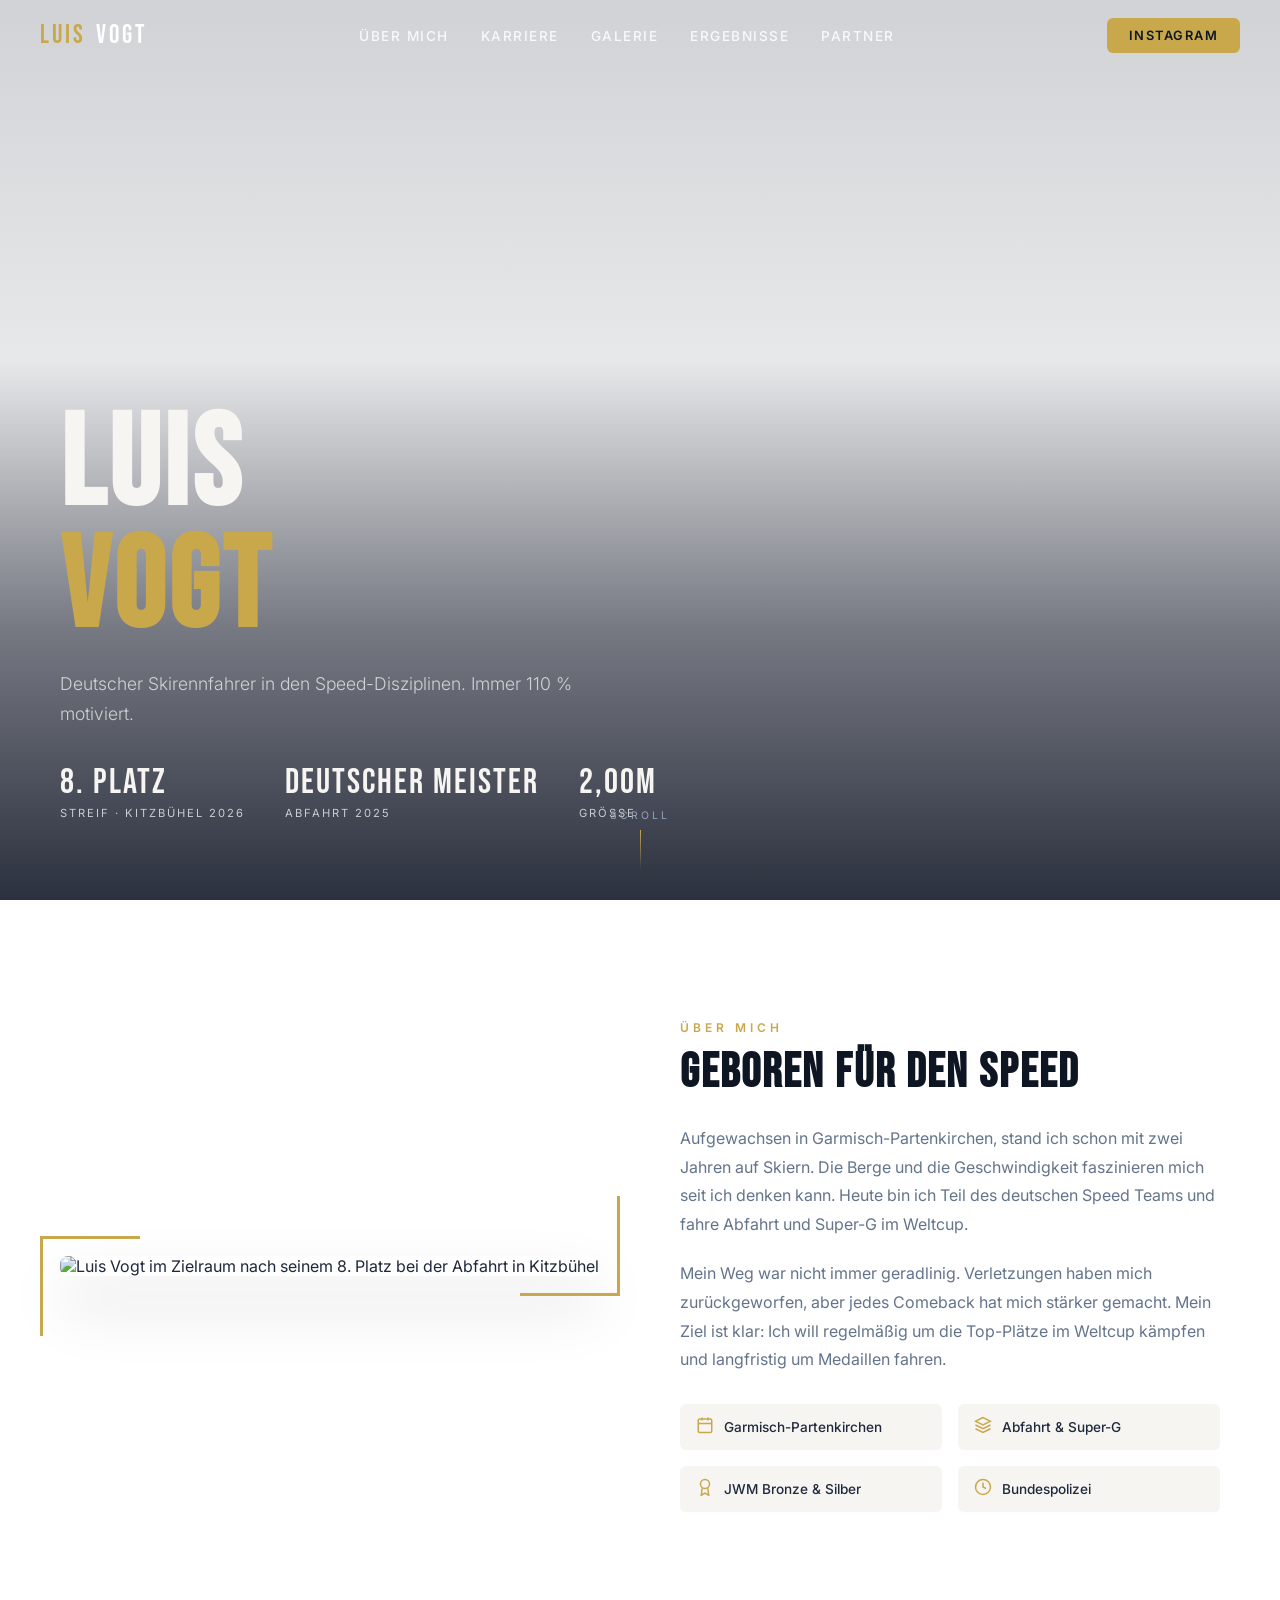
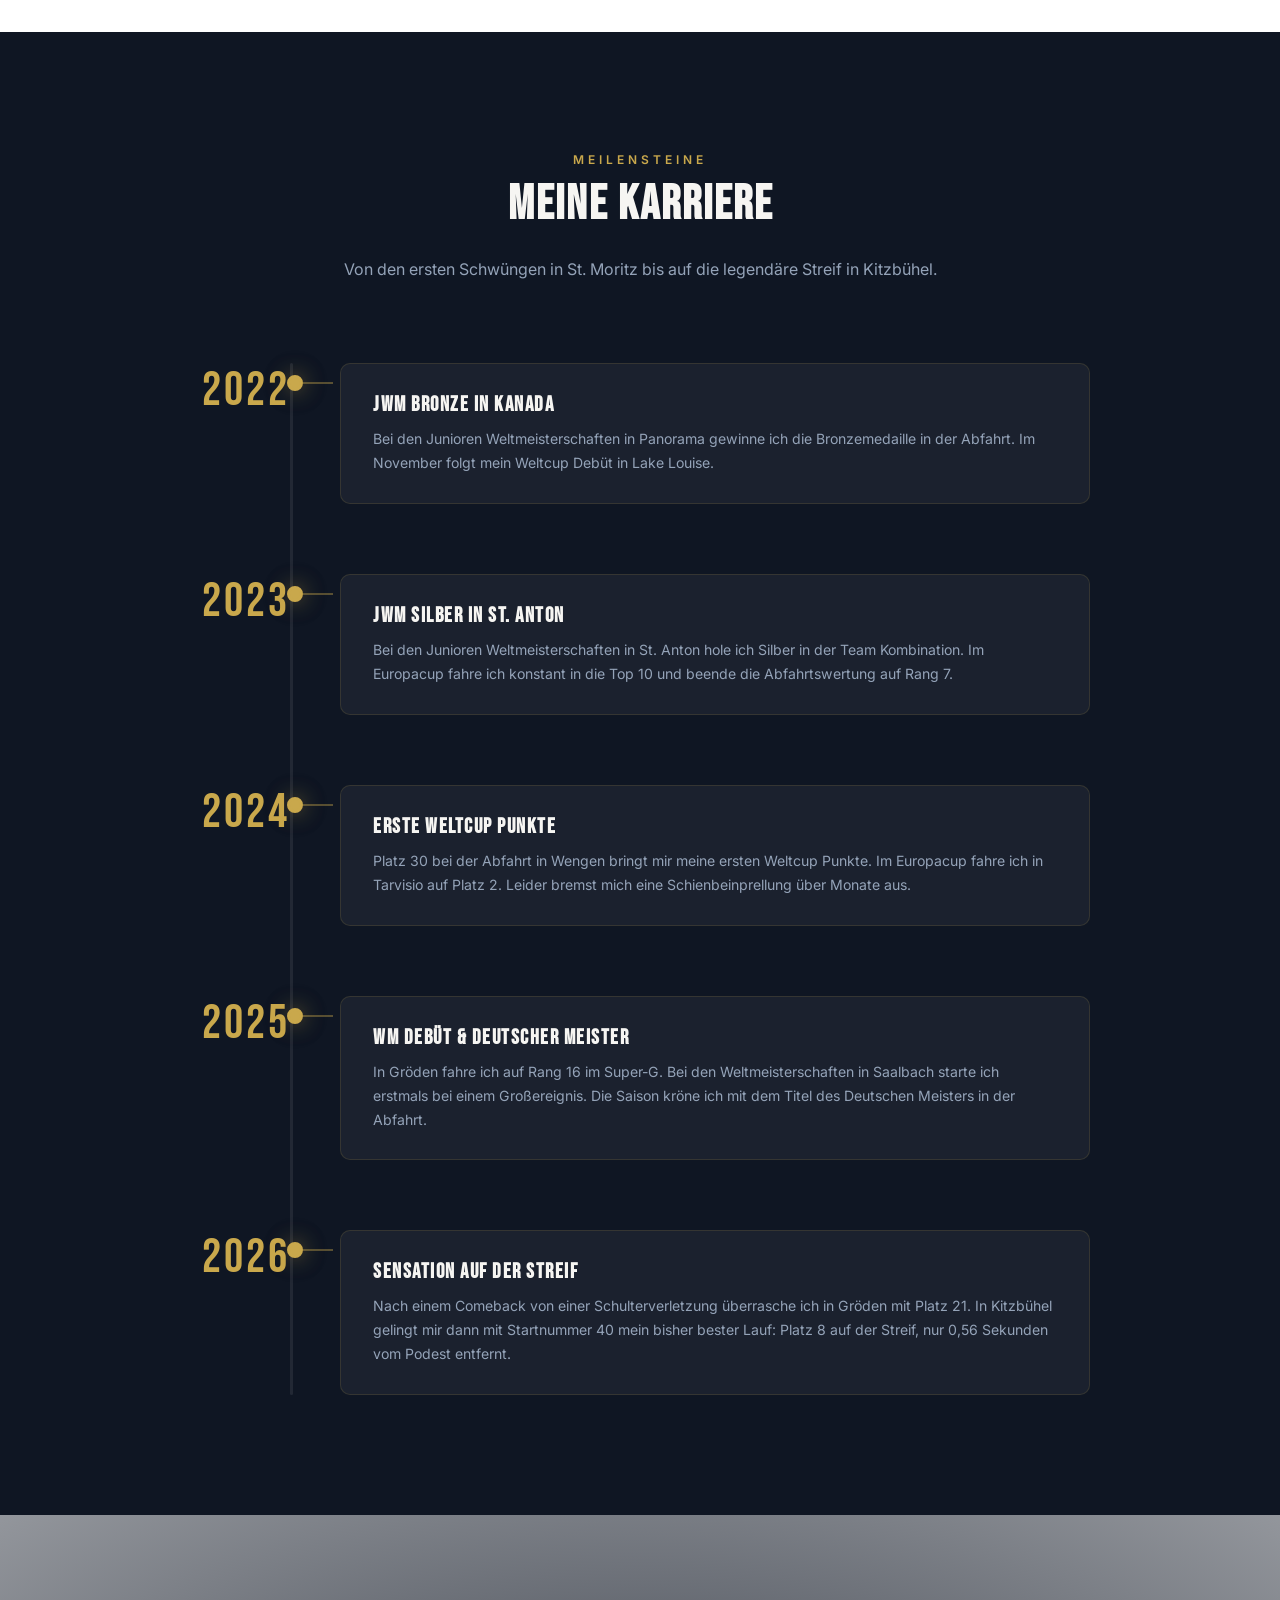
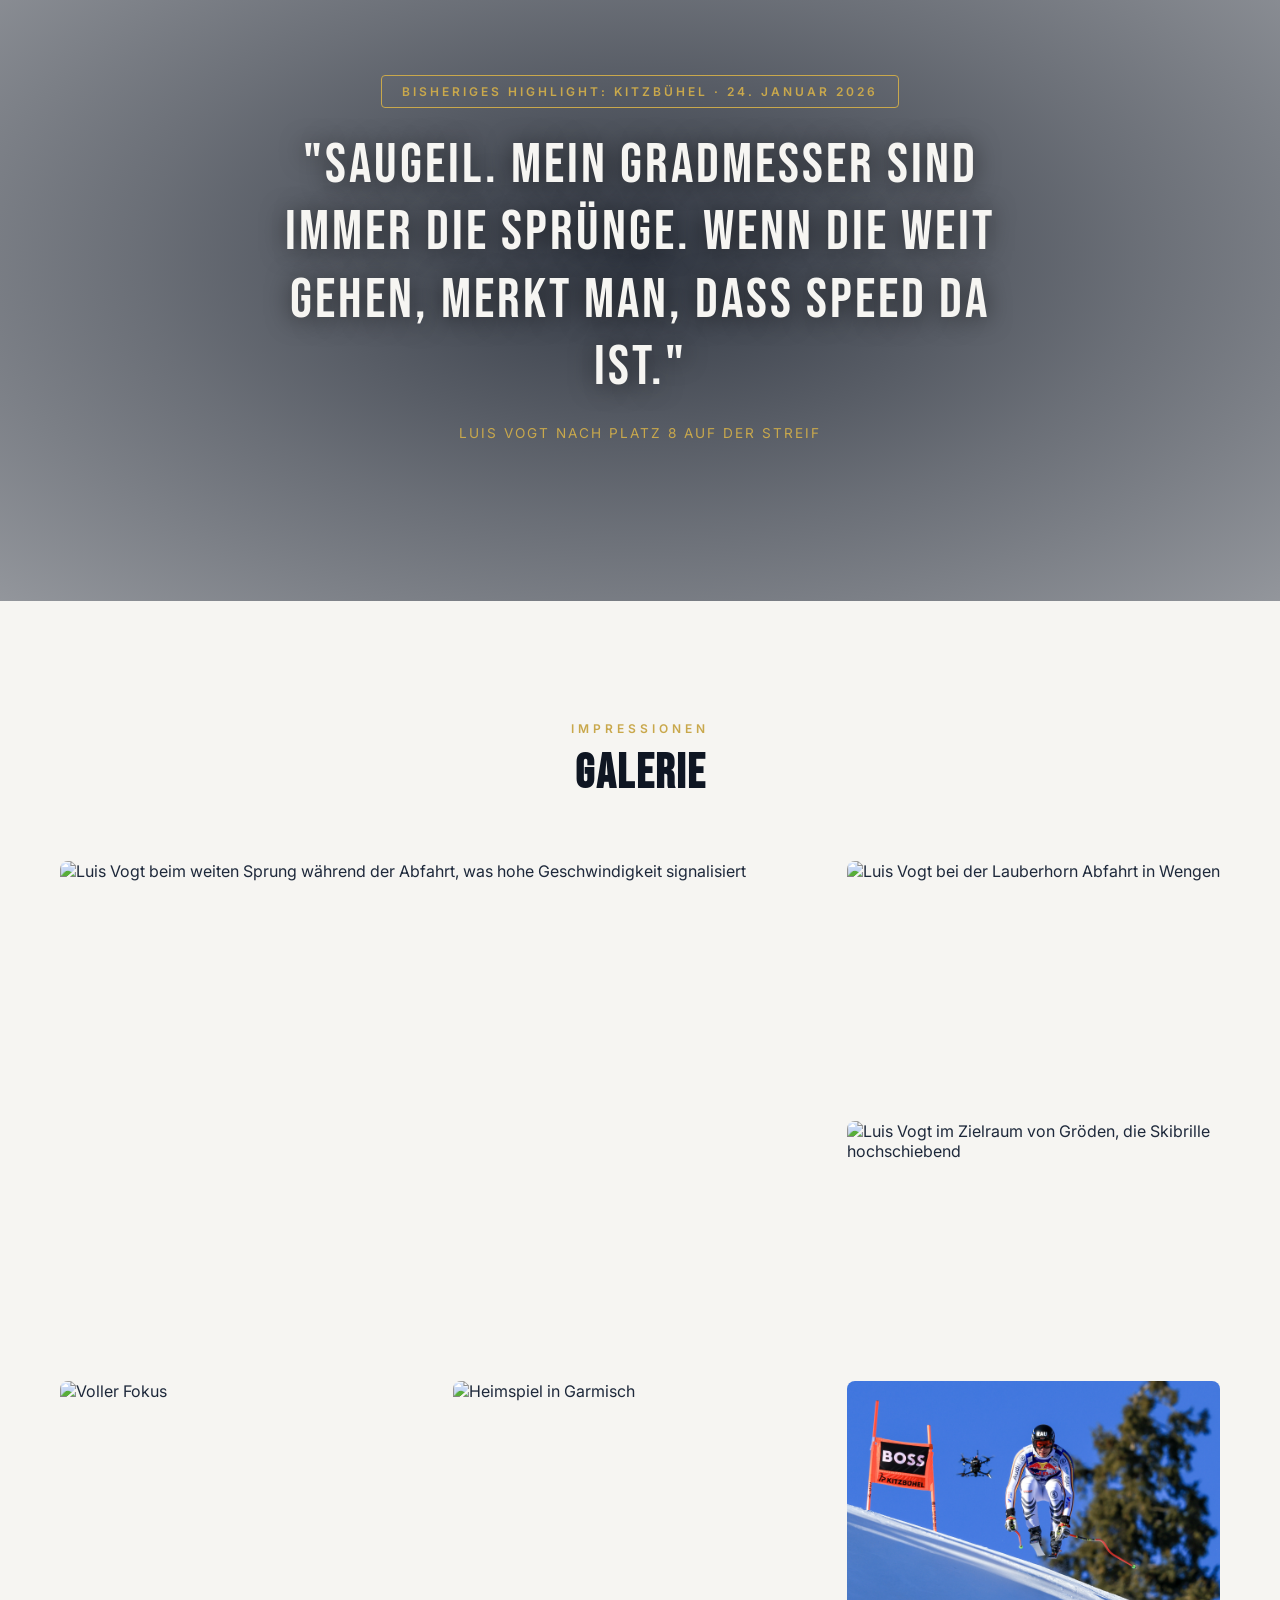
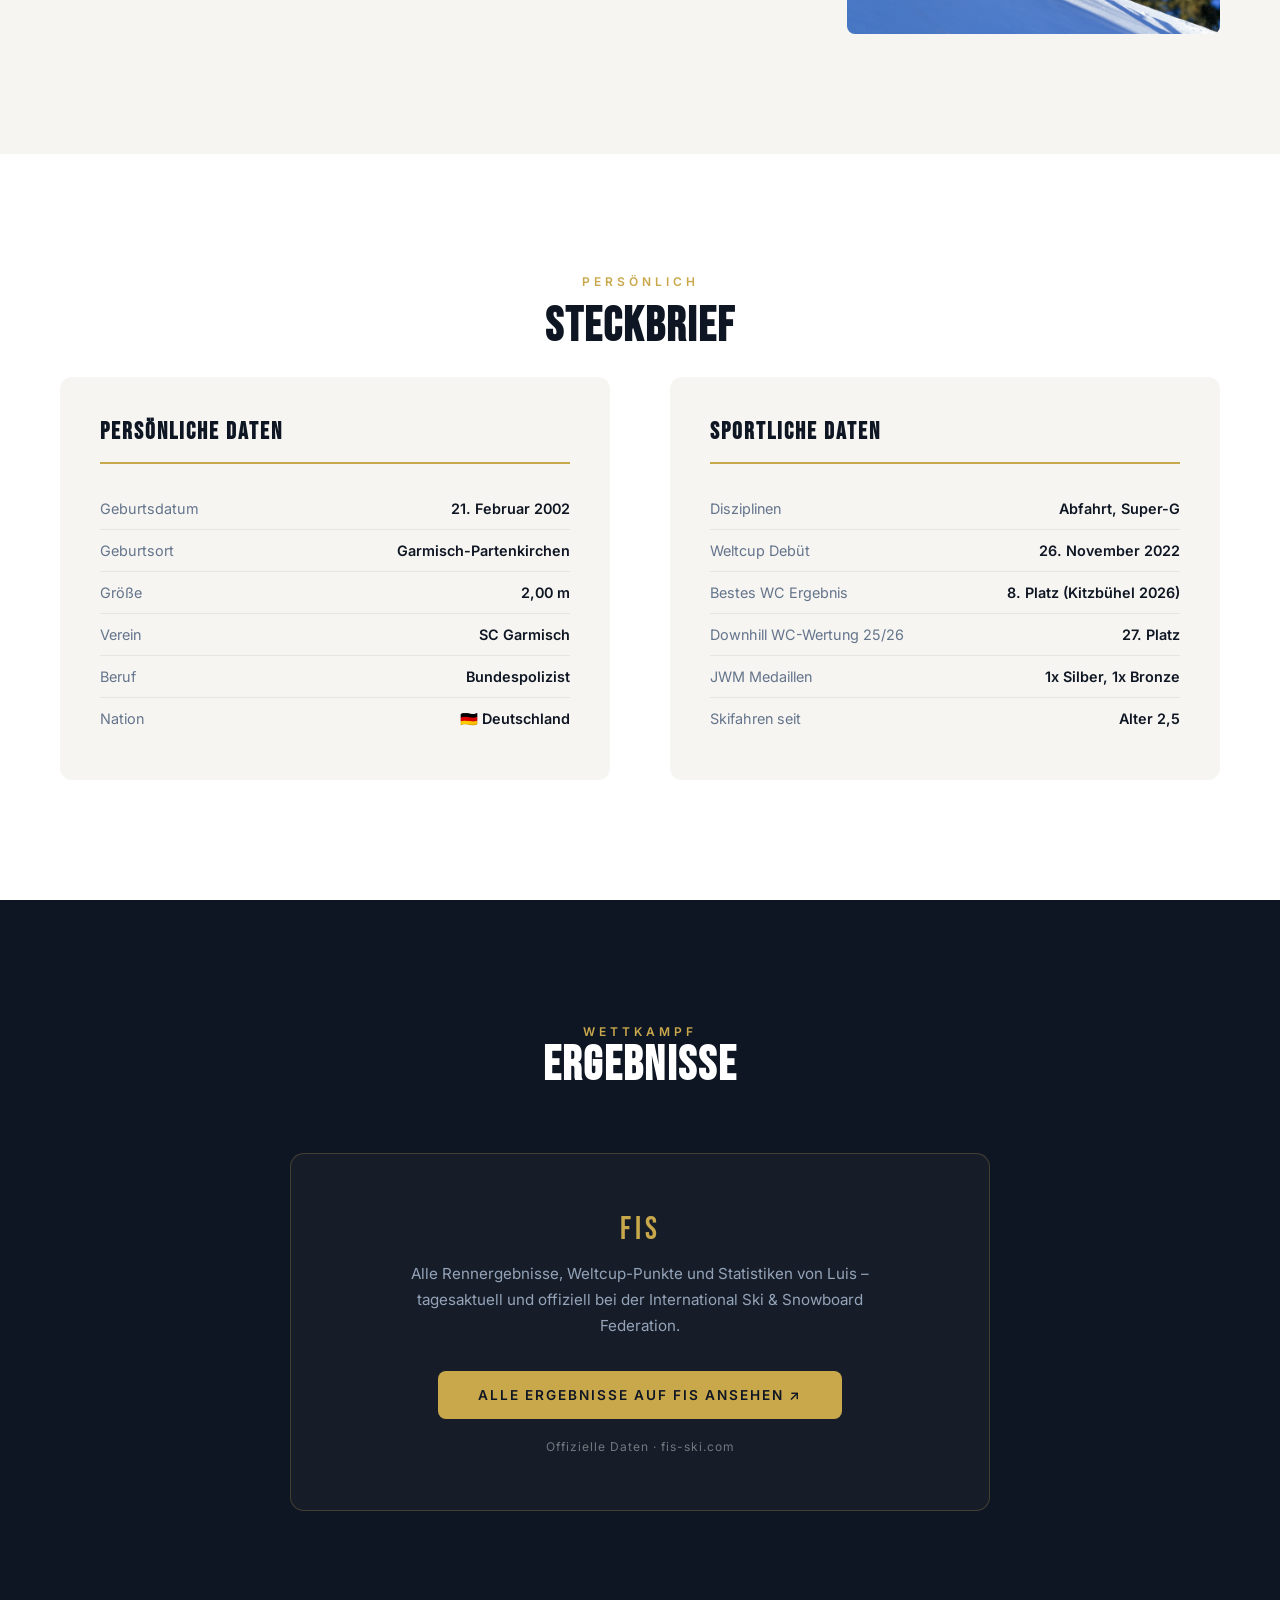
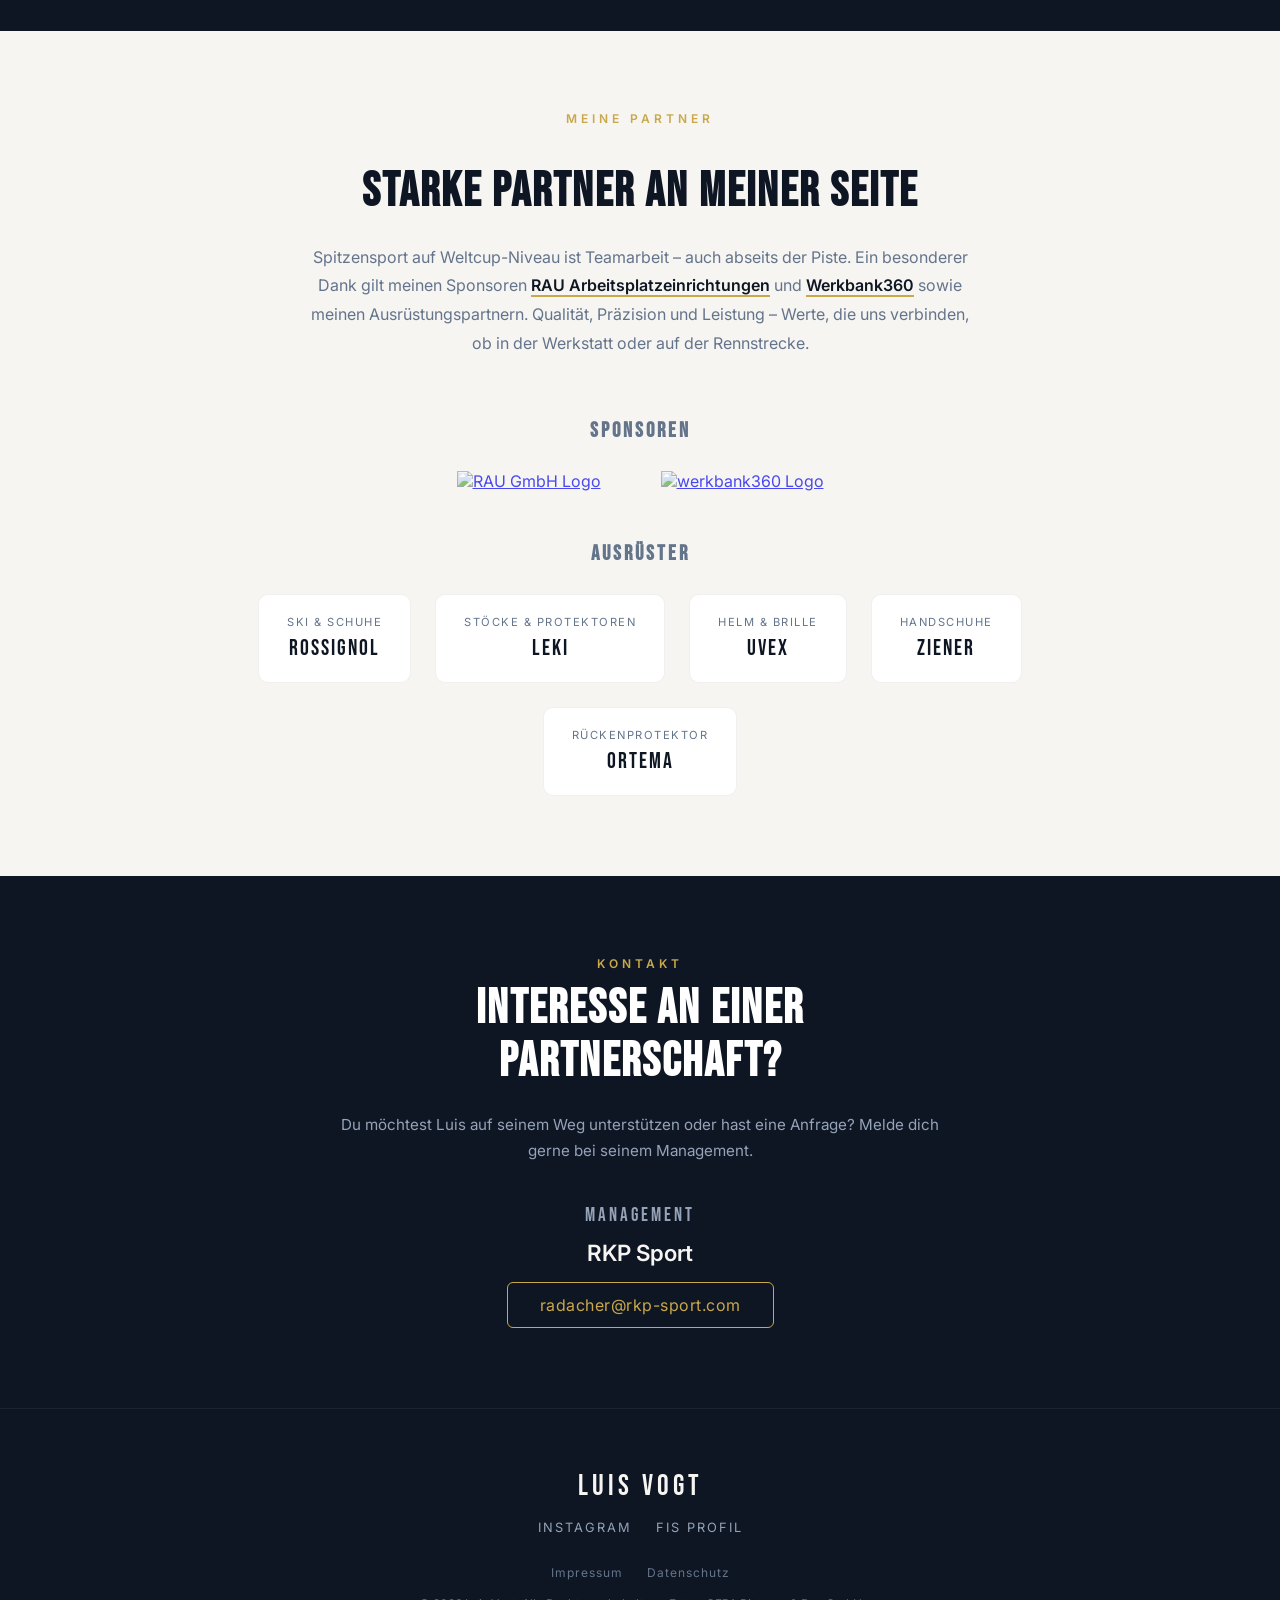
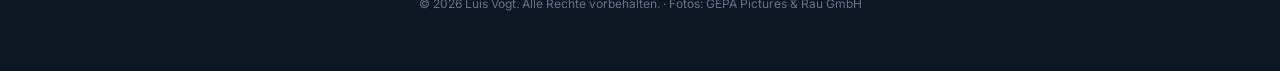
==== index.html @ d0027008 "Update index.html" ====
<!DOCTYPE html>
<html lang="de">
<head>
    <meta charset="UTF-8">
    <meta name="viewport" content="width=device-width, initial-scale=1.0">
    <title>Luis Vogt | Ski Alpin | Abfahrt & Super-G</title>

    <!-- SEO Meta-Tags -->
    <meta name="description" content="Luis Vogt, deutscher Skirennfahrer im Weltcup. Abfahrt und Super-G. Aktuell Rang 23 in der Weltcup-Abfahrtswertung. Platz 8 auf der Streif in Kitzbühel 2026.">
    <meta name="keywords" content="Luis Vogt, Ski Alpin, Abfahrt, Super-G, Weltcup, Kitzbühel, Streif, SC Garmisch, Skirennfahrer, Deutschland">
    <meta name="author" content="Luis Vogt">
    <meta name="robots" content="index, follow">
    <link rel="canonical" href="https://www.PLATZHALTER-DOMAIN.de/">

    <!-- Open Graph / Social Sharing -->
    <meta property="og:type" content="website">
    <meta property="og:title" content="Luis Vogt | Ski Alpin | Abfahrt & Super-G">
    <meta property="og:description" content="Deutscher Skirennfahrer im Weltcup. Abfahrt und Super-G. Platz 8 auf der Streif in Kitzbühel 2026.">
    <meta property="og:image" content="https://www.PLATZHALTER-DOMAIN.de/images/OG-IMAGE.jpg">
    <meta property="og:url" content="https://www.PLATZHALTER-DOMAIN.de/">
    <meta property="og:locale" content="de_DE">

    <!-- Twitter Card -->
    <meta name="twitter:card" content="summary_large_image">
    <meta name="twitter:title" content="Luis Vogt | Ski Alpin">
    <meta name="twitter:description" content="Deutscher Skirennfahrer im Weltcup. Abfahrt und Super-G. Platz 8 auf der Streif in Kitzbühel 2026.">
    <meta name="twitter:image" content="https://www.PLATZHALTER-DOMAIN.de/images/OG-IMAGE.jpg">

    <!-- Favicon -->
    <link rel="icon" type="image/png" sizes="32x32" href="images/favicon-32x32.png">
    <link rel="icon" type="image/png" sizes="16x16" href="images/favicon-16x16.png">
    <link rel="apple-touch-icon" sizes="180x180" href="images/apple-touch-icon.png">

    <!-- Schema.org Structured Data -->
    <script type="application/ld+json">
    {
        "@context": "https://schema.org",
        "@type": "Person",
        "name": "Luis Vogt",
        "url": "https://www.PLATZHALTER-DOMAIN.de/",
        "image": "https://www.PLATZHALTER-DOMAIN.de/images/OG-IMAGE.jpg",
        "jobTitle": "Professioneller Skirennfahrer",
        "birthDate": "2002-02-21",
        "birthPlace": {
            "@type": "Place",
            "name": "Garmisch-Partenkirchen, Deutschland"
        },
        "nationality": {
            "@type": "Country",
            "name": "Deutschland"
        },
        "height": "200 cm",
        "memberOf": {
            "@type": "SportsTeam",
            "name": "SC Garmisch"
        },
        "sport": "Ski Alpin",
        "sameAs": [
            "https://www.instagram.com/luis.vogt_21/",
            "https://www.fis-ski.com/DB/general/athlete-biography.html?sectorcode=al&competitorid=229136"
        ]
    }
    </script>

    <link rel="preconnect" href="https://fonts.googleapis.com">
    <link rel="preconnect" href="https://fonts.gstatic.com" crossorigin>
    <link href="https://fonts.googleapis.com/css2?family=Bebas+Neue&family=Inter:wght@300;400;500;600;700&display=swap" rel="stylesheet">

    <!-- Hero-Bild vorladen (LCP-Optimierung): Desktop Querformat, Mobile Hochformat -->
    <link rel="preload" as="image" href="images/lowres_8232_GEPA-20260115-101-156-0098.jpg" media="(min-width: 769px)">
    <link rel="preload" as="image" href="images/lowres_2319_GEPA-20260124-101-136-0131.jpg" media="(max-width: 768px)">
    <style>
        :root {
            --primary: #0f1623;
            --accent: #c9a84c;
            --accent-light: #dfc06a;
            --gray-100: #f6f5f2;
            --gray-200: #e7e5e0;
            --gray-400: #94a3b8;
            --gray-600: #64748b;
            --gray-800: #1e293b;
            --white: #ffffff;
        }

        * {
            margin: 0;
            padding: 0;
            box-sizing: border-box;
        }

        html {
            scroll-behavior: smooth;
        }

        body {
            font-family: 'Inter', -apple-system, BlinkMacSystemFont, sans-serif;
            color: var(--gray-800);
            background: var(--white);
            overflow-x: hidden;
        }

        /* ========== A11Y: SKIP-LINK & FOKUS ========== */
        .skip-link {
            position: absolute;
            top: -100px;
            left: 16px;
            z-index: 2000;
            padding: 12px 20px;
            background: var(--accent);
            color: var(--primary);
            font-weight: 600;
            font-size: 0.85rem;
            text-decoration: none;
            border-radius: 6px;
            transition: top 0.2s ease;
        }

        .skip-link:focus {
            top: 16px;
        }

        a:focus-visible,
        button:focus-visible {
            outline: 2px solid var(--accent);
            outline-offset: 3px;
            border-radius: 2px;
        }

        /* ========== NAVIGATION ========== */
        nav {
            position: fixed;
            top: 0;
            left: 0;
            right: 0;
            z-index: 1000;
            padding: 0 40px;
            height: 70px;
            display: flex;
            align-items: center;
            justify-content: space-between;
            transition: all 0.4s ease;
            background: transparent;
        }

        nav.scrolled {
            background: rgba(26,31,46, 0.95);
            backdrop-filter: blur(20px);
            box-shadow: 0 2px 30px rgba(0,0,0,0.3);
        }

        .nav-brand {
            font-family: 'Bebas Neue', sans-serif;
            font-size: 1.6rem;
            color: var(--white);
            text-decoration: none;
            letter-spacing: 3px;
            display: flex;
            align-items: center;
            gap: 10px;
        }

        .nav-brand .accent {
            color: var(--accent);
        }

        .nav-links {
            display: flex;
            list-style: none;
            gap: 32px;
        }

        .nav-links a {
            color: rgba(255,255,255,0.85);
            text-decoration: none;
            font-size: 0.85rem;
            font-weight: 500;
            letter-spacing: 1.5px;
            text-transform: uppercase;
            transition: color 0.3s;
            position: relative;
        }

        .nav-links a::after {
            content: '';
            position: absolute;
            bottom: -4px;
            left: 0;
            width: 0;
            height: 2px;
            background: var(--accent);
            transition: width 0.3s;
        }

        .nav-links a:hover {
            color: var(--white);
        }

        .nav-links a:hover::after {
            width: 100%;
        }

        .nav-right {
            display: flex;
            align-items: center;
            gap: 24px;
        }

        .nav-cta {
            display: inline-block;
            padding: 10px 22px;
            background: var(--accent);
            color: var(--primary);
            font-size: 0.8rem;
            font-weight: 600;
            letter-spacing: 1.5px;
            text-transform: uppercase;
            text-decoration: none;
            border-radius: 6px;
            transition: background 0.3s ease, transform 0.3s ease;
            white-space: nowrap;
        }

        .nav-cta:hover {
            background: var(--accent-light);
            transform: translateY(-1px);
        }

        /* Hamburger */
        .hamburger {
            display: none;
            flex-direction: column;
            gap: 5px;
            cursor: pointer;
            z-index: 1001;
            background: none;
            border: none;
            padding: 8px;
        }

        .hamburger span {
            width: 28px;
            height: 2px;
            background: var(--white);
            transition: all 0.3s;
            display: block;
        }

        /* Mobile Menu Backdrop */
        .nav-backdrop {
            display: none;
            position: fixed;
            inset: 0;
            background: rgba(0,0,0,0.5);
            z-index: 998;
            opacity: 0;
            transition: opacity 0.3s ease;
        }

        .nav-backdrop.active {
            display: block;
            opacity: 1;
        }

        /* ========== HERO ========== */
        .hero {
            position: relative;
            height: 100vh;
            min-height: 700px;
            display: flex;
            align-items: flex-end;
            justify-content: flex-start;
            overflow: hidden;
        }

        .hero-bg {
            position: absolute;
            inset: 0;
            background-image: url('images/lowres_8232_GEPA-20260115-101-156-0098.jpg');
            background-size: cover;
            background-position: center 30%;
            transform: scale(1.05);
            animation: heroZoom 20s ease-in-out infinite alternate;
        }

        @keyframes heroZoom {
            from { transform: scale(1.05); }
            to { transform: scale(1.12); }
        }

        .hero-overlay {
            position: absolute;
            inset: 0;
            background: linear-gradient(
                to bottom,
                rgba(26,31,46,0.2) 0%,
                rgba(26,31,46,0.1) 40%,
                rgba(26,31,46,0.6) 70%,
                rgba(26,31,46,0.92) 100%
            );
        }

        .hero-content {
            position: relative;
            z-index: 2;
            padding: 0 60px 80px;
            max-width: 900px;
        }

        .hero-tag {
            display: inline-block;
            font-size: 0.85rem;
            font-weight: 600;
            letter-spacing: 4px;
            text-transform: uppercase;
            color: var(--accent-light);
            margin-bottom: 16px;
            padding: 7px 16px;
            border: 1px solid rgba(201, 168, 76, 0.6);
            border-radius: 4px;
        }

        .hero-name {
            font-family: 'Bebas Neue', sans-serif;
            font-size: clamp(4rem, 10vw, 8rem);
            color: var(--gray-100);
            line-height: 0.95;
            letter-spacing: 4px;
            margin-bottom: 20px;
        }

        .hero-name .accent {
            color: var(--accent);
        }

        .hero-sub {
            font-size: 1.1rem;
            color: rgba(255,255,255,0.7);
            font-weight: 300;
            max-width: 550px;
            line-height: 1.7;
            margin-bottom: 32px;
        }

        .hero-stats {
            display: flex;
            gap: 40px;
            flex-wrap: wrap;
        }

        .hero-stat {
            text-align: left;
        }

        .hero-stat-value {
            font-family: 'Bebas Neue', sans-serif;
            font-size: 2.2rem;
            color: var(--gray-100);
            letter-spacing: 2px;
        }

        .hero-stat-label {
            font-size: 0.7rem;
            color: rgba(255,255,255,0.72);
            text-transform: uppercase;
            letter-spacing: 2px;
            margin-top: 2px;
        }

        .scroll-indicator {
            position: absolute;
            bottom: 30px;
            left: 50%;
            transform: translateX(-50%);
            z-index: 3;
            display: flex;
            flex-direction: column;
            align-items: center;
            gap: 8px;
            animation: float 2s ease-in-out infinite;
        }

        .scroll-indicator span {
            font-size: 0.65rem;
            color: var(--gray-400);
            letter-spacing: 3px;
            text-transform: uppercase;
        }

        .scroll-line {
            width: 1px;
            height: 40px;
            background: linear-gradient(to bottom, var(--accent), transparent);
        }

        @keyframes float {
            0%, 100% { transform: translateX(-50%) translateY(0); }
            50% { transform: translateX(-50%) translateY(8px); }
        }

        /* ========== ABOUT ========== */
        .about {
            padding: 120px 60px;
            background: var(--white);
        }

        .about-grid {
            max-width: 1200px;
            margin: 0 auto;
            display: grid;
            grid-template-columns: 1fr 1fr;
            gap: 80px;
            align-items: center;
        }

        .about-image-wrapper {
            position: relative;
        }

        .about-image {
            width: 100%;
            border-radius: 8px;
            box-shadow: 0 30px 60px rgba(0,0,0,0.15);
        }

        .about-image-accent {
            position: absolute;
            top: -20px;
            left: -20px;
            width: 100px;
            height: 100px;
            border-top: 3px solid var(--accent);
            border-left: 3px solid var(--accent);
        }

        .about-image-accent-br {
            position: absolute;
            bottom: -20px;
            right: -20px;
            width: 100px;
            height: 100px;
            border-bottom: 3px solid var(--accent);
            border-right: 3px solid var(--accent);
        }

        .section-label {
            font-size: 0.75rem;
            font-weight: 600;
            letter-spacing: 4px;
            text-transform: uppercase;
            color: var(--accent);
            margin-bottom: 12px;
        }

        .section-title {
            font-family: 'Bebas Neue', sans-serif;
            font-size: clamp(2rem, 4vw, 3rem);
            color: var(--primary);
            letter-spacing: 2px;
            margin-bottom: 24px;
            line-height: 1.1;
        }

        .section-title--light {
            color: var(--white);
        }

        .text-center {
            text-align: center;
        }

        .contact-text {
            color: var(--gray-400);
            font-size: 0.95rem;
            line-height: 1.7;
            margin-bottom: 10px;
        }

        .about-text {
            font-size: 1rem;
            line-height: 1.8;
            color: var(--gray-600);
            margin-bottom: 20px;
        }

        .about-facts {
            display: grid;
            grid-template-columns: 1fr 1fr;
            gap: 16px;
            margin-top: 30px;
        }

        .about-fact {
            display: flex;
            align-items: center;
            gap: 10px;
            padding: 12px 16px;
            background: var(--gray-100);
            border-radius: 6px;
            font-size: 0.85rem;
            color: var(--gray-800);
            font-weight: 500;
        }

        .about-fact-icon {
            color: var(--accent);
            font-size: 1rem;
            flex-shrink: 0;
        }

        /* ========== KARRIERE / TIMELINE ========== */
        .career {
            padding: 120px 60px;
            background: var(--primary);
            color: var(--white);
        }

        .career-header {
            text-align: center;
            max-width: 700px;
            margin: 0 auto 80px;
        }

        .career .section-title {
            color: var(--gray-100);
        }

        .career-subtitle {
            color: var(--gray-400);
            font-size: 1rem;
            line-height: 1.7;
        }

        .timeline {
            max-width: 900px;
            margin: 0 auto;
            position: relative;
            padding-left: 120px;
        }

        .timeline-track {
            position: absolute;
            left: 100px;
            top: 0;
            bottom: 0;
            width: 3px;
            background: rgba(255,255,255,0.08);
            border-radius: 3px;
        }

        .timeline-track-fill {
            position: absolute;
            left: 100px;
            top: 0;
            width: 3px;
            height: 0;
            background: linear-gradient(to bottom, var(--accent), var(--accent-light));
            border-radius: 3px;
            transition: height 0.1s linear;
            z-index: 1;
        }

        .timeline-item {
            display: flex;
            align-items: flex-start;
            margin-bottom: 70px;
            position: relative;
            opacity: 0;
            transform: translateX(40px);
            transition: opacity 0.7s ease, transform 0.7s ease;
        }

        .timeline-item:last-child {
            margin-bottom: 0;
        }

        .timeline-item.revealed {
            opacity: 1;
            transform: translateX(0);
        }

        .timeline-year-label {
            position: absolute;
            left: -120px;
            top: 4px;
            font-family: 'Bebas Neue', sans-serif;
            font-size: 3rem;
            color: rgba(255,255,255,0.06);
            letter-spacing: 3px;
            line-height: 1;
            transition: color 0.6s ease;
            width: 100px;
            text-align: right;
        }

        .timeline-item.revealed .timeline-year-label {
            color: var(--accent);
        }

        .timeline-dot {
            position: absolute;
            left: -23px;
            top: 12px;
            width: 16px;
            height: 16px;
            background: var(--primary);
            border: 3px solid rgba(255,255,255,0.12);
            border-radius: 50%;
            z-index: 2;
            transition: all 0.5s ease;
        }

        .timeline-item.revealed .timeline-dot {
            background: var(--accent);
            border-color: var(--accent);
            box-shadow: 0 0 20px rgba(201,168,76,0.5), 0 0 40px rgba(201,168,76,0.15);
        }

        .timeline-connector {
            position: absolute;
            left: -7px;
            top: 19px;
            width: 30px;
            height: 2px;
            background: rgba(255,255,255,0.06);
            transition: background 0.5s ease;
        }

        .timeline-item.revealed .timeline-connector {
            background: rgba(201,168,76,0.4);
        }

        .timeline-content {
            width: 100%;
            padding: 28px 32px;
            background: rgba(255,255,255,0.03);
            border: 1px solid rgba(255,255,255,0.06);
            border-radius: 10px;
            transition: all 0.4s ease;
            margin-left: 30px;
        }

        .timeline-item.revealed .timeline-content {
            background: rgba(255,255,255,0.05);
            border-color: rgba(201,168,76,0.15);
        }

        .timeline-content:hover {
            background: rgba(255,255,255,0.08);
            border-color: rgba(201,168,76,0.35);
            transform: translateY(-3px);
            box-shadow: 0 10px 40px rgba(0,0,0,0.3);
        }

        .timeline-year {
            display: none;
        }

        .timeline-title {
            font-family: 'Bebas Neue', sans-serif;
            font-size: 1.3rem;
            font-weight: 600;
            margin-bottom: 10px;
            letter-spacing: 1.5px;
            color: var(--gray-100);
        }

        .timeline-desc {
            font-size: 0.88rem;
            color: var(--gray-400);
            line-height: 1.7;
        }

        /* ========== HIGHLIGHT QUOTE ========== */
        .highlight {
            position: relative;
            padding: 160px 60px;
            overflow: hidden;
        }

        .highlight-bg {
            position: absolute;
            inset: 0;
            background-image: url('images/lowres_2319_GEPA-20260124-101-136-0131.jpg');
            background-size: cover;
            background-position: center 13%;
        }

        .highlight-overlay {
            position: absolute;
            inset: 0;
            background: radial-gradient(
                ellipse at center,
                rgba(15,22,35,0.85) 0%,
                rgba(15,22,35,0.62) 55%,
                rgba(15,22,35,0.45) 100%
            );
        }

        .highlight-content {
            position: relative;
            z-index: 2;
            max-width: 800px;
            margin: 0 auto;
            text-align: center;
        }

        .highlight-quote {
            font-family: 'Bebas Neue', sans-serif;
            font-size: clamp(2rem, 5vw, 3.5rem);
            color: var(--gray-100);
            letter-spacing: 3px;
            line-height: 1.2;
            margin-bottom: 24px;
            text-shadow: 0 2px 24px rgba(0,0,0,0.55);
        }

        .highlight-source {
            font-size: 0.85rem;
            color: var(--accent);
            letter-spacing: 2px;
            text-transform: uppercase;
        }

        .highlight-badge {
            display: inline-block;
            margin-bottom: 24px;
            padding: 8px 20px;
            border: 1px solid var(--accent);
            color: var(--accent);
            font-size: 0.75rem;
            font-weight: 600;
            letter-spacing: 3px;
            text-transform: uppercase;
            border-radius: 4px;
        }

        /* ========== GALERIE ========== */
        .gallery {
            padding: 120px 60px;
            background: var(--gray-100);
        }

        .gallery-header {
            text-align: center;
            max-width: 600px;
            margin: 0 auto 60px;
        }

        .gallery-grid {
            max-width: 1200px;
            margin: 0 auto;
            display: grid;
            grid-template-columns: repeat(3, 1fr);
            grid-template-rows: auto auto;
            gap: 20px;
        }

        .gallery-item {
            position: relative;
            overflow: hidden;
            border-radius: 8px;
            cursor: pointer;
        }

        .gallery-item img {
            width: 100%;
            height: 100%;
            object-fit: cover;
            transition: transform 0.6s ease;
        }

        .gallery-item:hover img {
            transform: scale(1.08);
        }

        .gallery-item-overlay {
            position: absolute;
            inset: 0;
            background: linear-gradient(to top, rgba(26,31,46,0.7) 0%, transparent 60%);
            opacity: 0;
            transition: opacity 0.4s;
            display: flex;
            align-items: flex-end;
            padding: 20px;
        }

        .gallery-item:hover .gallery-item-overlay {
            opacity: 1;
        }

        .gallery-item-label {
            color: var(--white);
            font-size: 0.85rem;
            font-weight: 600;
        }

        .gallery-item.large {
            grid-column: span 2;
            grid-row: span 2;
            min-height: 500px;
        }

        .gallery-item.small {
            min-height: 240px;
        }

        /* ========== LIGHTBOX ========== */
        .lightbox {
            display: none;
            position: fixed;
            inset: 0;
            z-index: 2000;
            background: rgba(0,0,0,0.92);
            align-items: center;
            justify-content: center;
            padding: 40px;
            cursor: pointer;
        }

        .lightbox.active {
            display: flex;
        }

        .lightbox img {
            max-width: 90vw;
            max-height: 85vh;
            object-fit: contain;
            border-radius: 4px;
            box-shadow: 0 20px 60px rgba(0,0,0,0.5);
        }

        .lightbox-close {
            position: absolute;
            top: 24px;
            right: 32px;
            background: none;
            border: none;
            color: var(--white);
            font-size: 2rem;
            cursor: pointer;
            z-index: 2001;
            line-height: 1;
            padding: 8px;
            opacity: 0.7;
            transition: opacity 0.3s;
        }

        .lightbox-close:hover {
            opacity: 1;
        }

        .lightbox-nav {
            position: absolute;
            top: 50%;
            transform: translateY(-50%);
            background: rgba(255,255,255,0.08);
            border: 1px solid rgba(255,255,255,0.2);
            color: var(--white);
            font-size: 1.6rem;
            line-height: 1;
            width: 52px;
            height: 52px;
            border-radius: 50%;
            cursor: pointer;
            z-index: 2001;
            opacity: 0.8;
            transition: opacity 0.3s, background 0.3s;
        }

        .lightbox-nav:hover {
            opacity: 1;
            background: rgba(255,255,255,0.18);
        }

        .lightbox-prev { left: 24px; }
        .lightbox-next { right: 24px; }

        @media (max-width: 768px) {
            .lightbox-nav {
                width: 42px;
                height: 42px;
                font-size: 1.3rem;
            }
            .lightbox-prev { left: 10px; }
            .lightbox-next { right: 10px; }
        }

        .lightbox-caption {
            position: absolute;
            bottom: 32px;
            left: 50%;
            transform: translateX(-50%);
            color: rgba(255,255,255,0.7);
            font-size: 0.9rem;
            letter-spacing: 1px;
            text-align: center;
        }

        /* ========== STECKBRIEF ========== */
        .profile {
            padding: 120px 60px;
            background: var(--white);
        }

        .profile-grid {
            max-width: 1200px;
            margin: 0 auto;
            display: grid;
            grid-template-columns: 1fr 1fr;
            gap: 60px;
        }

        .profile-card {
            background: var(--gray-100);
            border-radius: 12px;
            padding: 40px;
        }

        .profile-card h3 {
            font-family: 'Bebas Neue', sans-serif;
            font-size: 1.5rem;
            letter-spacing: 2px;
            color: var(--primary);
            margin-bottom: 24px;
            padding-bottom: 16px;
            border-bottom: 2px solid var(--accent);
        }

        .profile-row {
            display: flex;
            justify-content: space-between;
            padding: 12px 0;
            border-bottom: 1px solid var(--gray-200);
            font-size: 0.9rem;
        }

        .profile-row:last-child {
            border-bottom: none;
        }

        .profile-label {
            color: var(--gray-600);
            font-weight: 400;
        }

        .profile-value {
            color: var(--primary);
            font-weight: 600;
            text-align: right;
        }

        /* ========== ERGEBNISSE TABELLE ========== */
        .results {
            padding: 120px 60px;
            background: var(--primary);
            color: var(--gray-100);
        }

        .results-header {
            text-align: center;
            max-width: 700px;
            margin: 0 auto 60px;
        }

        .results .section-title {
            color: var(--white);
        }

        .results-cta-card {
            max-width: 700px;
            margin: 0 auto;
            text-align: center;
            padding: 56px 40px;
            background: rgba(255,255,255,0.03);
            border: 1px solid rgba(201,168,76,0.25);
            border-radius: 14px;
            transition: border-color 0.4s ease, background 0.4s ease;
        }

        .results-cta-card:hover {
            border-color: rgba(201,168,76,0.5);
            background: rgba(255,255,255,0.05);
        }

        .results-cta-fis {
            font-family: 'Bebas Neue', sans-serif;
            font-size: 2rem;
            letter-spacing: 4px;
            color: var(--accent);
            margin-bottom: 12px;
        }

        .results-cta-text {
            font-size: 0.95rem;
            color: var(--gray-400);
            line-height: 1.7;
            max-width: 480px;
            margin: 0 auto 32px;
        }

        .results-cta-button {
            display: inline-block;
            padding: 16px 40px;
            background: var(--accent);
            color: var(--primary);
            font-size: 0.85rem;
            font-weight: 600;
            letter-spacing: 2px;
            text-transform: uppercase;
            text-decoration: none;
            border-radius: 8px;
            transition: background 0.3s ease, transform 0.3s ease, box-shadow 0.3s ease;
        }

        .results-cta-button:hover {
            background: var(--accent-light);
            transform: translateY(-2px);
            box-shadow: 0 12px 30px rgba(201,168,76,0.25);
        }

        .results-cta-note {
            margin-top: 20px;
            font-size: 0.75rem;
            color: rgba(255,255,255,0.4);
            letter-spacing: 1px;
        }

        /* ========== SPONSORS ========== */
        .sponsors {
            padding: 80px 60px;
            background: var(--gray-100);
        }

        .sponsors-inner {
            max-width: 900px;
            margin: 0 auto;
            text-align: center;
        }

        .sponsors-text {
            max-width: 680px;
            margin: 0 auto 60px;
            font-size: 1rem;
            line-height: 1.8;
            color: var(--gray-600);
        }

        .sponsors-text a {
            color: var(--primary);
            font-weight: 600;
            text-decoration: none;
            border-bottom: 2px solid var(--accent);
            transition: color 0.3s;
        }

        .sponsors-text a:hover {
            color: var(--accent);
        }

        .sponsors .section-label {
            margin-bottom: 40px;
        }

        .sponsors-category {
            margin-bottom: 50px;
        }

        .sponsors-category:last-child {
            margin-bottom: 0;
        }

        .sponsors-category-title {
            font-family: 'Bebas Neue', sans-serif;
            font-size: 1.3rem;
            letter-spacing: 3px;
            text-transform: uppercase;
            color: var(--gray-600);
            margin-bottom: 28px;
        }

        .sponsors-grid {
            display: flex;
            justify-content: center;
            align-items: center;
            gap: 60px;
            flex-wrap: wrap;
        }

        .sponsor-logo {
            height: 50px;
            opacity: 0.7;
            transition: opacity 0.3s;
            filter: grayscale(0%);
        }

        .sponsor-logo:hover {
            opacity: 1;
        }

        .equipment-grid {
            gap: 24px;
            justify-content: center;
        }

        .equipment-item {
            display: flex;
            flex-direction: column;
            align-items: center;
            padding: 20px 28px;
            background: var(--white);
            border-radius: 10px;
            text-decoration: none;
            transition: all 0.3s ease;
            border: 1px solid rgba(0,0,0,0.06);
            min-width: 140px;
        }

        .equipment-item:hover {
            transform: translateY(-4px);
            box-shadow: 0 8px 25px rgba(0,0,0,0.08);
            border-color: var(--accent);
        }

        .equipment-category {
            font-size: 0.7rem;
            text-transform: uppercase;
            letter-spacing: 1.5px;
            color: var(--gray-600);
            margin-bottom: 6px;
        }

        .equipment-brand {
            font-family: 'Bebas Neue', sans-serif;
            font-size: 1.4rem;
            color: var(--primary);
            letter-spacing: 2px;
        }

        .equipment-item:hover .equipment-brand {
            color: var(--accent);
        }

        /* ========== KONTAKT ========== */
        .contact {
            padding: 80px 60px;
            background: var(--primary);
        }

        .contact-inner {
            max-width: 600px;
            margin: 0 auto;
            text-align: center;
        }

        .contact .section-label {
            color: var(--accent);
        }

        .contact-card {
            margin-top: 40px;
        }

        .contact-title {
            font-family: 'Bebas Neue', sans-serif;
            font-size: 1.2rem;
            letter-spacing: 3px;
            text-transform: uppercase;
            color: var(--gray-400);
            margin-bottom: 12px;
        }

        .contact-company {
            font-size: 1.4rem;
            font-weight: 600;
            color: var(--gray-100);
            margin-bottom: 16px;
        }

        .contact-email {
            display: inline-block;
            color: var(--accent);
            text-decoration: none;
            font-size: 1rem;
            letter-spacing: 0.5px;
            padding: 12px 32px;
            border: 1px solid var(--accent);
            border-radius: 6px;
            transition: all 0.3s ease;
        }

        .contact-email:hover {
            background: var(--accent);
            color: var(--primary);
        }

        /* ========== FOOTER ========== */
        footer {
            padding: 60px;
            background: var(--primary);
            text-align: center;
            border-top: 1px solid rgba(255,255,255,0.06);
        }

        .footer-name {
            font-family: 'Bebas Neue', sans-serif;
            font-size: 1.8rem;
            color: var(--gray-100);
            letter-spacing: 4px;
            margin-bottom: 16px;
        }

        .footer-social {
            display: flex;
            justify-content: center;
            gap: 24px;
            margin-bottom: 30px;
        }

        .footer-social a {
            color: var(--gray-400);
            text-decoration: none;
            font-size: 0.8rem;
            letter-spacing: 2px;
            text-transform: uppercase;
            transition: color 0.3s;
        }

        .footer-social a:hover {
            color: var(--accent);
        }

        .footer-legal {
            display: flex;
            justify-content: center;
            gap: 24px;
            margin-bottom: 16px;
        }

        .footer-legal a {
            color: var(--gray-600);
            text-decoration: none;
            font-size: 0.75rem;
            letter-spacing: 1px;
            transition: color 0.3s;
        }

        .footer-legal a:hover {
            color: var(--accent);
        }

        .footer-copy {
            font-size: 0.75rem;
            color: var(--gray-600);
        }

        /* ========== RESPONSIVE ========== */
        @media (max-width: 1024px) {
            .about-grid {
                grid-template-columns: 1fr;
                gap: 50px;
            }

            .timeline {
                padding-left: 90px;
            }

            .timeline-track,
            .timeline-track-fill {
                left: 70px;
            }

            .timeline-year-label {
                left: -90px;
                font-size: 2.4rem;
                width: 70px;
            }

            .timeline-item {
                margin-bottom: 50px;
            }

            .gallery-grid {
                grid-template-columns: 1fr 1fr;
            }

            .gallery-item.large {
                grid-column: span 2;
                grid-row: span 1;
                min-height: 350px;
            }

            .profile-grid {
                grid-template-columns: 1fr;
            }
        }

        @media (max-width: 768px) {
            nav {
                padding: 0 16px;
            }

            .nav-right {
                gap: 12px;
            }

            .nav-cta {
                padding: 8px 14px;
                font-size: 0.7rem;
                letter-spacing: 1px;
            }

            /* Art Direction: Hochformat-Bild auf Mobile – der Athlet bleibt sichtbar */
            .hero-bg {
                background-image: url('images/lowres_2319_GEPA-20260124-101-136-0131.jpg');
                background-position: center 20%;
            }

            .nav-links {
                position: fixed;
                top: 0;
                right: -100%;
                width: 280px;
                height: 100vh;
                background: rgba(26,31,46, 0.98);
                flex-direction: column;
                padding: 100px 40px 40px;
                transition: right 0.4s ease;
                gap: 20px;
                z-index: 999;
            }

            .nav-links.active {
                right: 0;
            }

            .hamburger {
                display: flex;
            }

            .hero-content {
                padding: 0 24px 60px;
            }

            .hero-stats {
                gap: 24px;
            }

            .about, .career, .gallery, .profile, .results, .highlight {
                padding: 80px 24px;
            }

            .timeline {
                padding-left: 65px;
            }

            .timeline-track,
            .timeline-track-fill {
                left: 45px;
            }

            .timeline-year-label {
                left: -65px;
                font-size: 1.8rem;
                width: 50px;
            }

            .timeline-content {
                padding: 20px;
                margin-left: 22px;
            }

            .timeline-connector {
                width: 22px;
            }

            .timeline-item {
                margin-bottom: 45px;
            }

            .sponsors {
                padding: 60px 24px;
            }

            .contact {
                padding: 60px 24px;
            }

            .equipment-grid {
                gap: 16px;
            }

            .equipment-item {
                min-width: 120px;
                padding: 16px 20px;
            }

            .gallery-grid {
                grid-template-columns: 1fr;
            }

            .gallery-item.large {
                grid-column: span 1;
                min-height: 280px;
            }

            .about-facts {
                grid-template-columns: 1fr;
            }

            footer {
                padding: 40px 24px;
            }
        }

        /* ========== REDUCED MOTION ========== */
        @media (prefers-reduced-motion: reduce) {
            html {
                scroll-behavior: auto;
            }

            .hero-bg,
            .scroll-indicator {
                animation: none;
            }

            *,
            *::before,
            *::after {
                transition-duration: 0.01ms !important;
                animation-duration: 0.01ms !important;
                animation-iteration-count: 1 !important;
            }
        }
    </style>
</head>
<body>

    <a class="skip-link" href="#about">Zum Inhalt springen</a>

    <!-- ========== NAVIGATION ========== -->
    <nav id="navbar" aria-label="Hauptnavigation">
        <a href="#" class="nav-brand"><span class="accent">LUIS</span> VOGT</a>
        <ul class="nav-links" id="navLinks">
            <li><a href="#about" onclick="closeMenu()">Über mich</a></li>
            <li><a href="#career" onclick="closeMenu()">Karriere</a></li>
            <li><a href="#gallery" onclick="closeMenu()">Galerie</a></li>
            <li><a href="#results" onclick="closeMenu()">Ergebnisse</a></li>
            <li><a href="#sponsors" onclick="closeMenu()">Partner</a></li>
        </ul>
        <div class="nav-right">
        <a
   	 		href="https://www.instagram.com/luis.vogt_21/"
    		class="nav-cta"
    		target="_blank"
    		rel="noopener noreferrer"
		>
   		 Instagram
		</a>
            <button class="hamburger" id="hamburgerBtn" aria-label="Menü öffnen" aria-expanded="false" aria-controls="navLinks">
                <span></span>
                <span></span>
                <span></span>
            </button>
        </div>
    </nav>
    <div class="nav-backdrop" id="navBackdrop"></div>

    <!-- ========== HERO ========== -->
    <header class="hero">
        <div class="hero-bg" role="img" aria-label="Luis Vogt bei der Abfahrt im Weltcup"></div>
        <div class="hero-overlay"></div>
        <div class="hero-content">
            <h1 class="hero-name">LUIS <br><span class="accent">VOGT</span></h1>
            <p class="hero-sub">Deutscher Skirennfahrer in den Speed-Disziplinen. Immer 110&nbsp;% motiviert.</p>
            <div class="hero-stats">
                <div class="hero-stat">
                    <div class="hero-stat-value">8. Platz</div>
                    <div class="hero-stat-label">Streif · Kitzbühel 2026</div>
                </div>
                <div class="hero-stat">
                    <div class="hero-stat-value">Deutscher Meister</div>
                    <div class="hero-stat-label">Abfahrt 2025</div>
                </div>
                <div class="hero-stat">
                    <div class="hero-stat-value">2,00m</div>
                    <div class="hero-stat-label">Größe</div>
                </div>
            </div>
        </div>
        <div class="scroll-indicator" aria-hidden="true">
            <span>Scroll</span>
            <div class="scroll-line"></div>
        </div>
    </header>

    <!-- ========== ABOUT ========== -->
    <section class="about" id="about">
        <div class="about-grid">
            <div class="about-image-wrapper">
                <img class="about-image" src="images/lowres_6114_GEPA-20260124-101-136-0136.jpg" alt="Luis Vogt im Zielraum nach seinem 8. Platz bei der Abfahrt in Kitzbühel" loading="lazy" width="600" height="800">
                <div class="about-image-accent" aria-hidden="true"></div>
                <div class="about-image-accent-br" aria-hidden="true"></div>
            </div>
            <div>
                <div class="section-label">Über mich</div>
                <h2 class="section-title">GEBOREN FÜR DEN SPEED</h2>
                <p class="about-text">Aufgewachsen in Garmisch-Partenkirchen, stand ich schon mit zwei Jahren auf Skiern. Die Berge und die Geschwindigkeit faszinieren mich seit ich denken kann. Heute bin ich Teil des deutschen Speed Teams und fahre Abfahrt und Super-G im Weltcup.</p>
                <p class="about-text">Mein Weg war nicht immer geradlinig. Verletzungen haben mich zurückgeworfen, aber jedes Comeback hat mich stärker gemacht. Mein Ziel ist klar: Ich will regelmäßig um die Top-Plätze im Weltcup kämpfen und langfristig um Medaillen fahren.</p>
                <div class="about-facts">
                    <div class="about-fact">
                        <span class="about-fact-icon" aria-hidden="true">
                            <svg width="18" height="18" viewBox="0 0 24 24" fill="none" stroke="currentColor" stroke-width="2"><path d="M8 2L8 6M16 2L16 6M3 10H21M5 4H19C20.1 4 21 4.9 21 6V20C21 21.1 20.1 22 19 22H5C3.9 22 3 21.1 3 20V6C3 4.9 3.9 4 5 4Z"/></svg>
                        </span>
                        Garmisch-Partenkirchen
                    </div>
                    <div class="about-fact">
                        <span class="about-fact-icon" aria-hidden="true">
                            <svg width="18" height="18" viewBox="0 0 24 24" fill="none" stroke="currentColor" stroke-width="2"><path d="M12 2L2 7L12 12L22 7L12 2Z"/><path d="M2 17L12 22L22 17"/><path d="M2 12L12 17L22 12"/></svg>
                        </span>
                        Abfahrt & Super-G
                    </div>
                    <div class="about-fact">
                        <span class="about-fact-icon" aria-hidden="true">
                            <svg width="18" height="18" viewBox="0 0 24 24" fill="none" stroke="currentColor" stroke-width="2"><circle cx="12" cy="8" r="6"/><path d="M8.21 13.89L7 23L12 20L17 23L15.79 13.88"/></svg>
                        </span>
                        JWM Bronze & Silber
                    </div>
                    <div class="about-fact">
                        <span class="about-fact-icon" aria-hidden="true">
                            <svg width="18" height="18" viewBox="0 0 24 24" fill="none" stroke="currentColor" stroke-width="2"><path d="M12 22C17.5228 22 22 17.5228 22 12C22 6.47715 17.5228 2 12 2C6.47715 2 2 6.47715 2 12C2 17.5228 6.47715 22 12 22Z"/><path d="M12 6V12L16 14"/></svg>
                        </span>
                        Bundespolizei
                    </div>
                </div>
            </div>
        </div>
    </section>

    <!-- ========== KARRIERE ========== -->
    <section class="career" id="career">
        <div class="career-header">
            <div class="section-label">Meilensteine</div>
            <h2 class="section-title">MEINE KARRIERE</h2>
            <p class="career-subtitle">Von den ersten Schwüngen in St. Moritz bis auf die legendäre Streif in Kitzbühel.</p>
        </div>
        <div class="timeline">
            <div class="timeline-track" aria-hidden="true"></div>
            <div class="timeline-track-fill" id="timelineTrackFill" aria-hidden="true"></div>

            <div class="timeline-item">
                <div class="timeline-year-label" aria-hidden="true">2022</div>
                <div class="timeline-dot" aria-hidden="true"></div>
                <div class="timeline-connector" aria-hidden="true"></div>
                <div class="timeline-content">
                    <div class="timeline-year">2022</div>
                    <div class="timeline-title">JWM Bronze in Kanada</div>
                    <div class="timeline-desc">Bei den Junioren Weltmeisterschaften in Panorama gewinne ich die Bronzemedaille in der Abfahrt. Im November folgt mein Weltcup Debüt in Lake Louise.</div>
                </div>
            </div>

            <div class="timeline-item">
                <div class="timeline-year-label" aria-hidden="true">2023</div>
                <div class="timeline-dot" aria-hidden="true"></div>
                <div class="timeline-connector" aria-hidden="true"></div>
                <div class="timeline-content">
                    <div class="timeline-year">2023</div>
                    <div class="timeline-title">JWM Silber in St. Anton</div>
                    <div class="timeline-desc">Bei den Junioren Weltmeisterschaften in St. Anton hole ich Silber in der Team Kombination. Im Europacup fahre ich konstant in die Top 10 und beende die Abfahrtswertung auf Rang 7.</div>
                </div>
            </div>

            <div class="timeline-item">
                <div class="timeline-year-label" aria-hidden="true">2024</div>
                <div class="timeline-dot" aria-hidden="true"></div>
                <div class="timeline-connector" aria-hidden="true"></div>
                <div class="timeline-content">
                    <div class="timeline-year">2024</div>
                    <div class="timeline-title">Erste Weltcup Punkte</div>
                    <div class="timeline-desc">Platz 30 bei der Abfahrt in Wengen bringt mir meine ersten Weltcup Punkte. Im Europacup fahre ich in Tarvisio auf Platz 2. Leider bremst mich eine Schienbeinprellung über Monate aus.</div>
                </div>
            </div>

            <div class="timeline-item">
                <div class="timeline-year-label" aria-hidden="true">2025</div>
                <div class="timeline-dot" aria-hidden="true"></div>
                <div class="timeline-connector" aria-hidden="true"></div>
                <div class="timeline-content">
                    <div class="timeline-year">2025</div>
                    <div class="timeline-title">WM Debüt & Deutscher Meister</div>
                    <div class="timeline-desc">In Gröden fahre ich auf Rang 16 im Super-G. Bei den Weltmeisterschaften in Saalbach starte ich erstmals bei einem Großereignis. Die Saison kröne ich mit dem Titel des Deutschen Meisters in der Abfahrt.</div>
                </div>
            </div>

            <div class="timeline-item">
                <div class="timeline-year-label" aria-hidden="true">2026</div>
                <div class="timeline-dot" aria-hidden="true"></div>
                <div class="timeline-connector" aria-hidden="true"></div>
                <div class="timeline-content">
                    <div class="timeline-year">2026</div>
                    <div class="timeline-title">Sensation auf der Streif</div>
                    <div class="timeline-desc">Nach einem Comeback von einer Schulterverletzung überrasche ich in Gröden mit Platz 21. In Kitzbühel gelingt mir dann mit Startnummer 40 mein bisher bester Lauf: Platz 8 auf der Streif, nur 0,56 Sekunden vom Podest entfernt.</div>
                </div>
				
            </div>
        </div>
    </section>

    <!-- ========== HIGHLIGHT QUOTE ========== -->
    <section class="highlight">
        <div class="highlight-bg" role="img" aria-label="Luis Vogt bei der Abfahrt in Kitzbühel auf der Streif"></div>
        <div class="highlight-overlay"></div>
        <div class="highlight-content">
            <div class="highlight-badge">Bisheriges Highlight: Kitzbühel · 24. Januar 2026</div>
            <blockquote>
                <p class="highlight-quote">"Saugeil. Mein Gradmesser sind immer die Sprünge. Wenn die weit gehen, merkt man, dass Speed da ist."</p>
            </blockquote>
            <p class="highlight-source">Luis Vogt nach Platz 8 auf der Streif</p>
        </div>
    </section>

    <!-- ========== GALERIE ========== -->
    <section class="gallery" id="gallery">
        <div class="gallery-header">
            <div class="section-label">Impressionen</div>
            <h2 class="section-title">GALERIE</h2>
        </div>
        <div class="gallery-grid">
            <div class="gallery-item large" data-caption="Weite Sprünge = Viel Geschwindigkeit">
                <img src="images/Sprung.jpg" alt="Luis Vogt beim weiten Sprung während der Abfahrt, was hohe Geschwindigkeit signalisiert" loading="lazy" width="800" height="600">
                <div class="gallery-item-overlay">
                    <span class="gallery-item-label">Weite Sprünge = Viel Geschwindigkeit</span>
                </div>
            </div>
            <div class="gallery-item small" data-caption="Wengen · Lauberhorn">
                <img src="images/lowres_7135_GEPA-20260113-101-125-0050.jpg" alt="Luis Vogt bei der Lauberhorn Abfahrt in Wengen" loading="lazy" width="600" height="400">
                <div class="gallery-item-overlay">
                    <span class="gallery-item-label">Wengen · Lauberhorn</span>
                </div>
			</div>
            <div class="gallery-item small" data-caption="Im Ziel · Gröden">
                <img src="images/lowres_1500_GEPA-20251218-101-133-0101.jpg" alt="Luis Vogt im Zielraum von Gröden, die Skibrille hochschiebend" loading="lazy" width="600" height="400">
                <div class="gallery-item-overlay">
                    <span class="gallery-item-label">Im Ziel · Gröden</span>
                </div>
			</div>
            <div class="gallery-item small" data-caption="Voller Fokus">
                <img src="images/focus.jpg" alt="Voller Fokus" loading="lazy" width="600" height="400">
                <div class="gallery-item-overlay">
                    <span class="gallery-item-label">Fokus</span>
                </div>
			</div>
            <div class="gallery-item small" data-caption="Heimspiel in Garmisch">
                <img src="images/Heimspiel.jpg" alt="Heimspiel in Garmisch" loading="lazy" width="600" height="400">
                <div class="gallery-item-overlay">
                    <span class="gallery-item-label">Heimspiel in Garmisch</span>
                </div>					
            </div>
            <div class="gallery-item small" data-caption="Kitzbühel">
                <img src="Images/lowres_3145_GEPA-20260121-101-106-0059.jpg" alt="In Kitzbühel in der Luft" loading="lazy" width="600" height="400">
                <div class="gallery-item-overlay">
                    <span class="gallery-item-label">Kitzbühel</span>
                </div>
            </div>
        </div>
    </section>
    <!-- ========== LIGHTBOX ========== -->
    <div class="lightbox" id="lightbox" role="dialog" aria-label="Bildvorschau" aria-modal="true">
        <button class="lightbox-close" aria-label="Bild schließen">&times;</button>
        <button class="lightbox-nav lightbox-prev" aria-label="Vorheriges Bild">&#10094;</button>
        <img src="" alt="">
        <button class="lightbox-nav lightbox-next" aria-label="Nächstes Bild">&#10095;</button>
        <div class="lightbox-caption"></div>
    </div>

    <!-- ========== STECKBRIEF ========== -->
    <section class="profile" id="profile">
        <div class="section-label text-center">Persönlich</div>
        <h2 class="section-title text-center">STECKBRIEF</h2>
        <div class="profile-grid">
            <div class="profile-card">
                <h3>Persönliche Daten</h3>
                <div class="profile-row"><span class="profile-label">Geburtsdatum</span><span class="profile-value">21. Februar 2002</span></div>
                <div class="profile-row"><span class="profile-label">Geburtsort</span><span class="profile-value">Garmisch-Partenkirchen</span></div>
                <div class="profile-row"><span class="profile-label">Größe</span><span class="profile-value">2,00 m</span></div>
                <div class="profile-row"><span class="profile-label">Verein</span><span class="profile-value">SC Garmisch</span></div>
                <div class="profile-row"><span class="profile-label">Beruf</span><span class="profile-value">Bundespolizist</span></div>
                <div class="profile-row"><span class="profile-label">Nation</span><span class="profile-value">🇩🇪 Deutschland</span></div>
            </div>
            <div class="profile-card">
                <h3>Sportliche Daten</h3>
                <div class="profile-row"><span class="profile-label">Disziplinen</span><span class="profile-value">Abfahrt, Super-G</span></div>
                <div class="profile-row"><span class="profile-label">Weltcup Debüt</span><span class="profile-value">26. November 2022</span></div>
                <div class="profile-row"><span class="profile-label">Bestes WC Ergebnis</span><span class="profile-value">8. Platz (Kitzbühel 2026)</span></div>
                <div class="profile-row"><span class="profile-label">Downhill WC-Wertung 25/26</span><span class="profile-value">27. Platz</span></div>
                <div class="profile-row"><span class="profile-label">JWM Medaillen</span><span class="profile-value">1x Silber, 1x Bronze</span></div>
                <div class="profile-row"><span class="profile-label">Skifahren seit</span><span class="profile-value">Alter 2,5</span></div>
            </div>
        </div>
    </section>

    <!-- ========== ERGEBNISSE ========== -->
    <section class="results" id="results">
        <div class="results-header">
            <span class="section-label">Wettkampf</span>
            <h2 class="section-title">ERGEBNISSE</h2>
        </div>

        <div class="results-cta-card">
            <div class="results-cta-fis">FIS</div>
            <p class="results-cta-text">
                Alle Rennergebnisse, Weltcup-Punkte und Statistiken von Luis – tagesaktuell
                und offiziell bei der International Ski &amp; Snowboard Federation.
            </p>
            <a
                href="https://www.fis-ski.com/DB/general/athlete-biography.html?sectorcode=AL&competitorid=229136&type=result"
                target="_blank"
                rel="noopener noreferrer"
                class="results-cta-button"
            >
                Alle Ergebnisse auf FIS ansehen&nbsp;↗
            </a>
            <p class="results-cta-note">Offizielle Daten · fis-ski.com</p>
        </div>
    </section>

    <!-- ========== SPONSORS ========== -->
    <section class="sponsors" id="sponsors">
        <div class="sponsors-inner">
            <p class="section-label">Meine Partner</p>
            <h2 class="section-title">STARKE PARTNER AN MEINER SEITE</h2>
            <p class="sponsors-text">
                Spitzensport auf Weltcup-Niveau ist Teamarbeit – auch abseits der Piste.
                Ein besonderer Dank gilt meinen Sponsoren
                <a href="https://www.rau-gmbh.de" rel="sponsored noopener" target="_blank">RAU Arbeitsplatzeinrichtungen</a>
                und <a href="https://www.werkbank360.de" rel="sponsored noopener" target="_blank">Werkbank360</a>
                sowie meinen Ausrüstungspartnern. Qualität, Präzision und Leistung –
                Werte, die uns verbinden, ob in der Werkstatt oder auf der Rennstrecke.
            </p>

            <div class="sponsors-category">
                <h3 class="sponsors-category-title">Sponsoren</h3>
                <div class="sponsors-grid">
                    <!-- PLATZHALTER: SVG-Logos ersetzen die JPEG-Versionen -->
                    <a href="https://www.rau-gmbh.de" target="_blank" rel="noopener noreferrer" aria-label="RAU GmbH Website besuchen">
                        <img class="sponsor-logo" src="images/Logo_RAU_4c.jpg" alt="RAU GmbH Logo" loading="lazy" width="150" height="50">
                        <!-- TODO: Ersetze durch SVG: <img class="sponsor-logo" src="images/Logo_RAU_4c.svg" alt="RAU GmbH Logo" loading="lazy" width="150" height="50"> -->
                    </a>
                    <a href="https://www.werkbank360.de" target="_blank" rel="noopener noreferrer" aria-label="werkbank360 Website besuchen">
                        <img class="sponsor-logo" src="images/logo_werkbank360.jpg" alt="werkbank360 Logo" loading="lazy" width="150" height="50">
                        <!-- TODO: Ersetze durch SVG: <img class="sponsor-logo" src="images/logo_werkbank360.svg" alt="werkbank360 Logo" loading="lazy" width="150" height="50"> -->
                    </a>
                </div>
            </div>

            <div class="sponsors-category">
                <h3 class="sponsors-category-title">Ausrüster</h3>
                <div class="sponsors-grid equipment-grid">
                    <a href="https://www.rossignol.com" target="_blank" rel="noopener noreferrer" class="equipment-item">
                        <span class="equipment-category">Ski & Schuhe</span>
                        <span class="equipment-brand">Rossignol</span>
                    </a>
                    <a href="https://www.leki.com" target="_blank" rel="noopener noreferrer" class="equipment-item">
                        <span class="equipment-category">Stöcke & Protektoren</span>
                        <span class="equipment-brand">Leki</span>
                    </a>
                    <a href="https://www.uvex.de" target="_blank" rel="noopener noreferrer" class="equipment-item">
                        <span class="equipment-category">Helm & Brille</span>
                        <span class="equipment-brand">Uvex</span>
                    </a>
                    <a href="https://www.ziener.com" target="_blank" rel="noopener noreferrer" class="equipment-item">
                        <span class="equipment-category">Handschuhe</span>
                        <span class="equipment-brand">Ziener</span>
                    </a>
                    <a href="https://www.ortema.de" target="_blank" rel="noopener noreferrer" class="equipment-item">
                        <span class="equipment-category">Rückenprotektor</span>
                        <span class="equipment-brand">Ortema</span>
                    </a>
                </div>
            </div>
        </div>
    </section>

    <!-- ========== KONTAKT ========== -->
    <section class="contact" id="contact">
        <div class="contact-inner">
            <div class="section-label">Kontakt</div>
            <h2 class="section-title section-title--light">INTERESSE AN EINER PARTNERSCHAFT?</h2>
            <p class="contact-text">Du möchtest Luis auf seinem Weg unterstützen oder hast eine Anfrage? Melde dich gerne bei seinem Management.</p>
            <div class="contact-card">
                <div class="contact-title">Management</div>
                <div class="contact-company">RKP Sport</div>
                <a href="mailto:radacher@rkp-sport.com" class="contact-email">radacher@rkp-sport.com</a>
            </div>
        </div>
    </section>

    <!-- ========== FOOTER ========== -->
    <footer>
        <div class="footer-name">LUIS VOGT</div>
        <div class="footer-social">
            <a href="https://www.instagram.com/luis.vogt_21/" target="_blank" rel="noopener noreferrer">Instagram</a>
            <a href="https://www.fis-ski.com/DB/general/athlete-biography.html?sectorcode=al&competitorid=229136" target="_blank" rel="noopener noreferrer">FIS Profil</a>
        </div>
        <div class="footer-legal">
            <!-- PLATZHALTER: Links zu Impressum und Datenschutz -->
            <a href="impressum.html">Impressum</a>
            <a href="datenschutz.html">Datenschutz</a>
        </div>
        <div class="footer-copy">&copy; 2026 Luis Vogt. Alle Rechte vorbehalten. · Fotos: GEPA Pictures & Rau GmbH</div>
    </footer>

    <script>
        // ========== NAVIGATION ==========
        const navbar = document.getElementById('navbar');
        const navLinks = document.getElementById('navLinks');
        const hamburgerBtn = document.getElementById('hamburgerBtn');
        const navBackdrop = document.getElementById('navBackdrop');

        // Navbar scroll effect mit rAF
        let lastScrollY = window.scrollY;
        let navTicking = false;

        function updateNav() {
            if (lastScrollY > 80) {
                navbar.classList.add('scrolled');
            } else {
                navbar.classList.remove('scrolled');
            }
            navTicking = false;
        }

        window.addEventListener('scroll', function() {
            lastScrollY = window.scrollY;
            if (!navTicking) {
                requestAnimationFrame(updateNav);
                navTicking = true;
            }
        }, { passive: true });

        // Mobile menu
        function toggleMenu() {
            const isOpen = navLinks.classList.toggle('active');
            navBackdrop.classList.toggle('active', isOpen);
            hamburgerBtn.setAttribute('aria-expanded', isOpen);
            hamburgerBtn.setAttribute('aria-label', isOpen ? 'Menü schließen' : 'Menü öffnen');
            document.body.style.overflow = isOpen ? 'hidden' : '';
        }

        function closeMenu() {
            navLinks.classList.remove('active');
            navBackdrop.classList.remove('active');
            hamburgerBtn.setAttribute('aria-expanded', 'false');
            hamburgerBtn.setAttribute('aria-label', 'Menü öffnen');
            document.body.style.overflow = '';
        }

        hamburgerBtn.addEventListener('click', toggleMenu);
        navBackdrop.addEventListener('click', closeMenu);

        // Close menu on Escape key
        document.addEventListener('keydown', function(e) {
            if (e.key === 'Escape') {
                closeMenu();
                closeLightbox();
            }
        });

        // ========== INTERSECTION OBSERVER (mit cleanup) ==========
        const prefersReducedMotion = window.matchMedia('(prefers-reduced-motion: reduce)').matches;

        const observerOptions = {
            threshold: 0.15,
            rootMargin: '0px 0px -50px 0px'
        };

        const fadeObserver = new IntersectionObserver(function(entries, obs) {
            entries.forEach(function(entry) {
                if (entry.isIntersecting) {
                    entry.target.style.opacity = '1';
                    entry.target.style.transform = 'translateY(0)';
                    obs.unobserve(entry.target);
                }
            });
        }, observerOptions);

        if (!prefersReducedMotion) {
            document.querySelectorAll('.about-grid, .gallery-item, .profile-card, .results-cta-card').forEach(function(el) {
                el.style.opacity = '0';
                el.style.transform = 'translateY(30px)';
                el.style.transition = 'opacity 0.8s ease, transform 0.8s ease';
                fadeObserver.observe(el);
            });
        }

        // ========== TIMELINE ==========
        const timelineItems = document.querySelectorAll('.timeline-item');
        const timelineTrackFill = document.getElementById('timelineTrackFill');
        const timelineEl = document.querySelector('.timeline');

        const timelineObserver = new IntersectionObserver(function(entries, obs) {
            entries.forEach(function(entry) {
                if (entry.isIntersecting) {
                    entry.target.classList.add('revealed');
                    obs.unobserve(entry.target);
                }
            });
        }, {
            threshold: 0.25,
            rootMargin: '0px 0px -60px 0px'
        });

        timelineItems.forEach(function(item) {
            timelineObserver.observe(item);
        });

        // Timeline fill mit rAF
        let timelineTicking = false;

        function updateTimelineFill() {
            if (!timelineEl || !timelineTrackFill) return;
            var rect = timelineEl.getBoundingClientRect();
            var windowHeight = window.innerHeight;
            var scrollProgress = (windowHeight * 0.55 - rect.top) / rect.height;
            var clamped = Math.max(0, Math.min(1, scrollProgress));
            timelineTrackFill.style.height = (clamped * rect.height) + 'px';
            timelineTicking = false;
        }

        window.addEventListener('scroll', function() {
            if (!timelineTicking) {
                requestAnimationFrame(updateTimelineFill);
                timelineTicking = true;
            }
        }, { passive: true });

        updateTimelineFill();

        // ========== LIGHTBOX ==========
        const lightbox = document.getElementById('lightbox');
        const lightboxImg = lightbox.querySelector('img');
        const lightboxCaption = lightbox.querySelector('.lightbox-caption');
        const lightboxClose = lightbox.querySelector('.lightbox-close');
        const lightboxPrev = lightbox.querySelector('.lightbox-prev');
        const lightboxNext = lightbox.querySelector('.lightbox-next');

        const galleryItems = Array.from(document.querySelectorAll('.gallery-item'));
        let currentIndex = 0;
        let lastFocusedElement = null;

        function showImage(index) {
            currentIndex = (index + galleryItems.length) % galleryItems.length;
            var item = galleryItems[currentIndex];
            var img = item.querySelector('img');
            lightboxImg.src = img.src;
            lightboxImg.alt = img.alt;
            lightboxCaption.textContent = item.getAttribute('data-caption') || '';
        }

        function openLightbox(index) {
            lastFocusedElement = document.activeElement;
            showImage(index);
            lightbox.classList.add('active');
            document.body.style.overflow = 'hidden';
            lightboxClose.focus();
        }

        galleryItems.forEach(function(item, index) {
            item.addEventListener('click', function() {
                openLightbox(index);
            });
            // Tastaturbedienung der Galerie-Kacheln
            item.setAttribute('tabindex', '0');
            item.setAttribute('role', 'button');
            item.setAttribute('aria-label', 'Bild vergrößern: ' + (item.getAttribute('data-caption') || ''));
            item.addEventListener('keydown', function(e) {
                if (e.key === 'Enter' || e.key === ' ') {
                    e.preventDefault();
                    openLightbox(index);
                }
            });
        });

        function closeLightbox() {
            lightbox.classList.remove('active');
            document.body.style.overflow = '';
            lightboxImg.src = '';
            if (lastFocusedElement) {
                lastFocusedElement.focus();
                lastFocusedElement = null;
            }
        }

        lightboxClose.addEventListener('click', function(e) {
            e.stopPropagation();
            closeLightbox();
        });

        lightboxPrev.addEventListener('click', function(e) {
            e.stopPropagation();
            showImage(currentIndex - 1);
        });

        lightboxNext.addEventListener('click', function(e) {
            e.stopPropagation();
            showImage(currentIndex + 1);
        });

        lightbox.addEventListener('click', function(e) {
            if (e.target === lightbox) {
                closeLightbox();
            }
        });

        // Pfeiltasten-Navigation in der Lightbox
        document.addEventListener('keydown', function(e) {
            if (!lightbox.classList.contains('active')) return;
            if (e.key === 'ArrowLeft') showImage(currentIndex - 1);
            if (e.key === 'ArrowRight') showImage(currentIndex + 1);
        });
    </script>
</body>
</html>
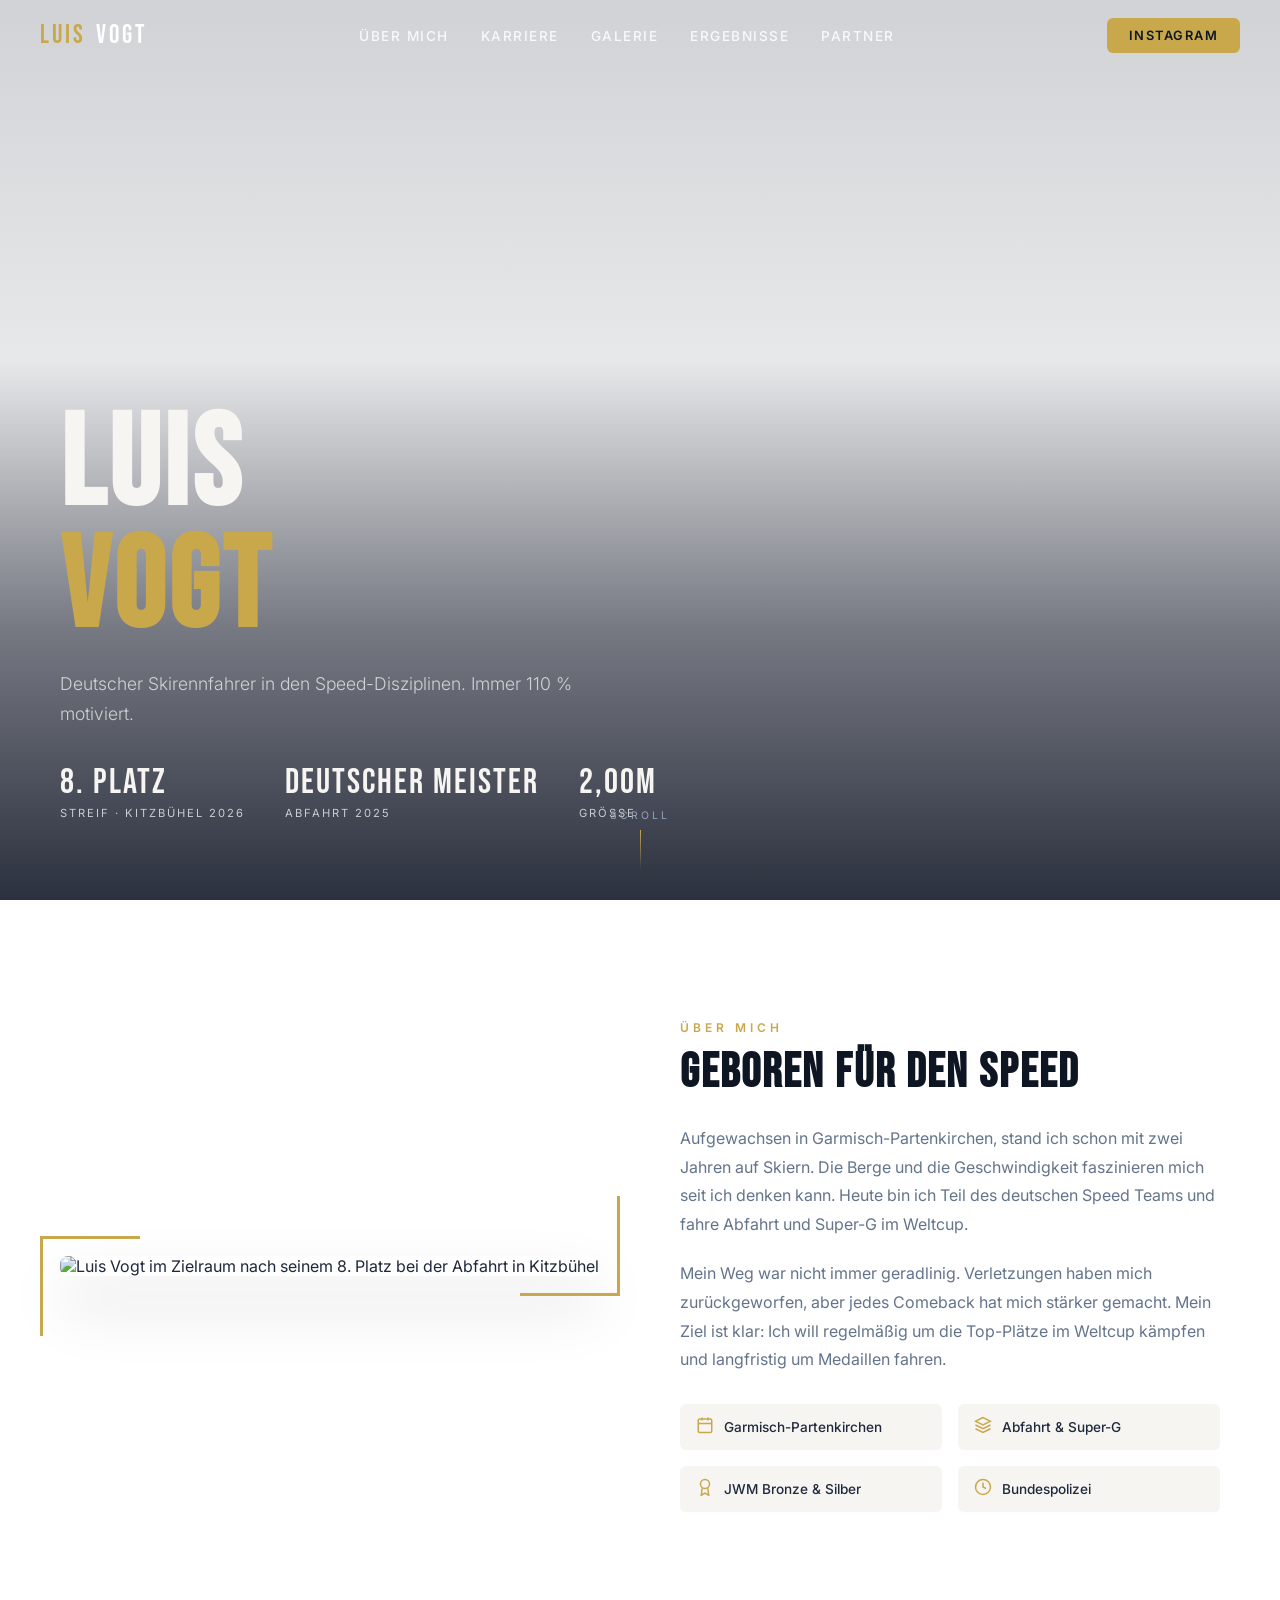
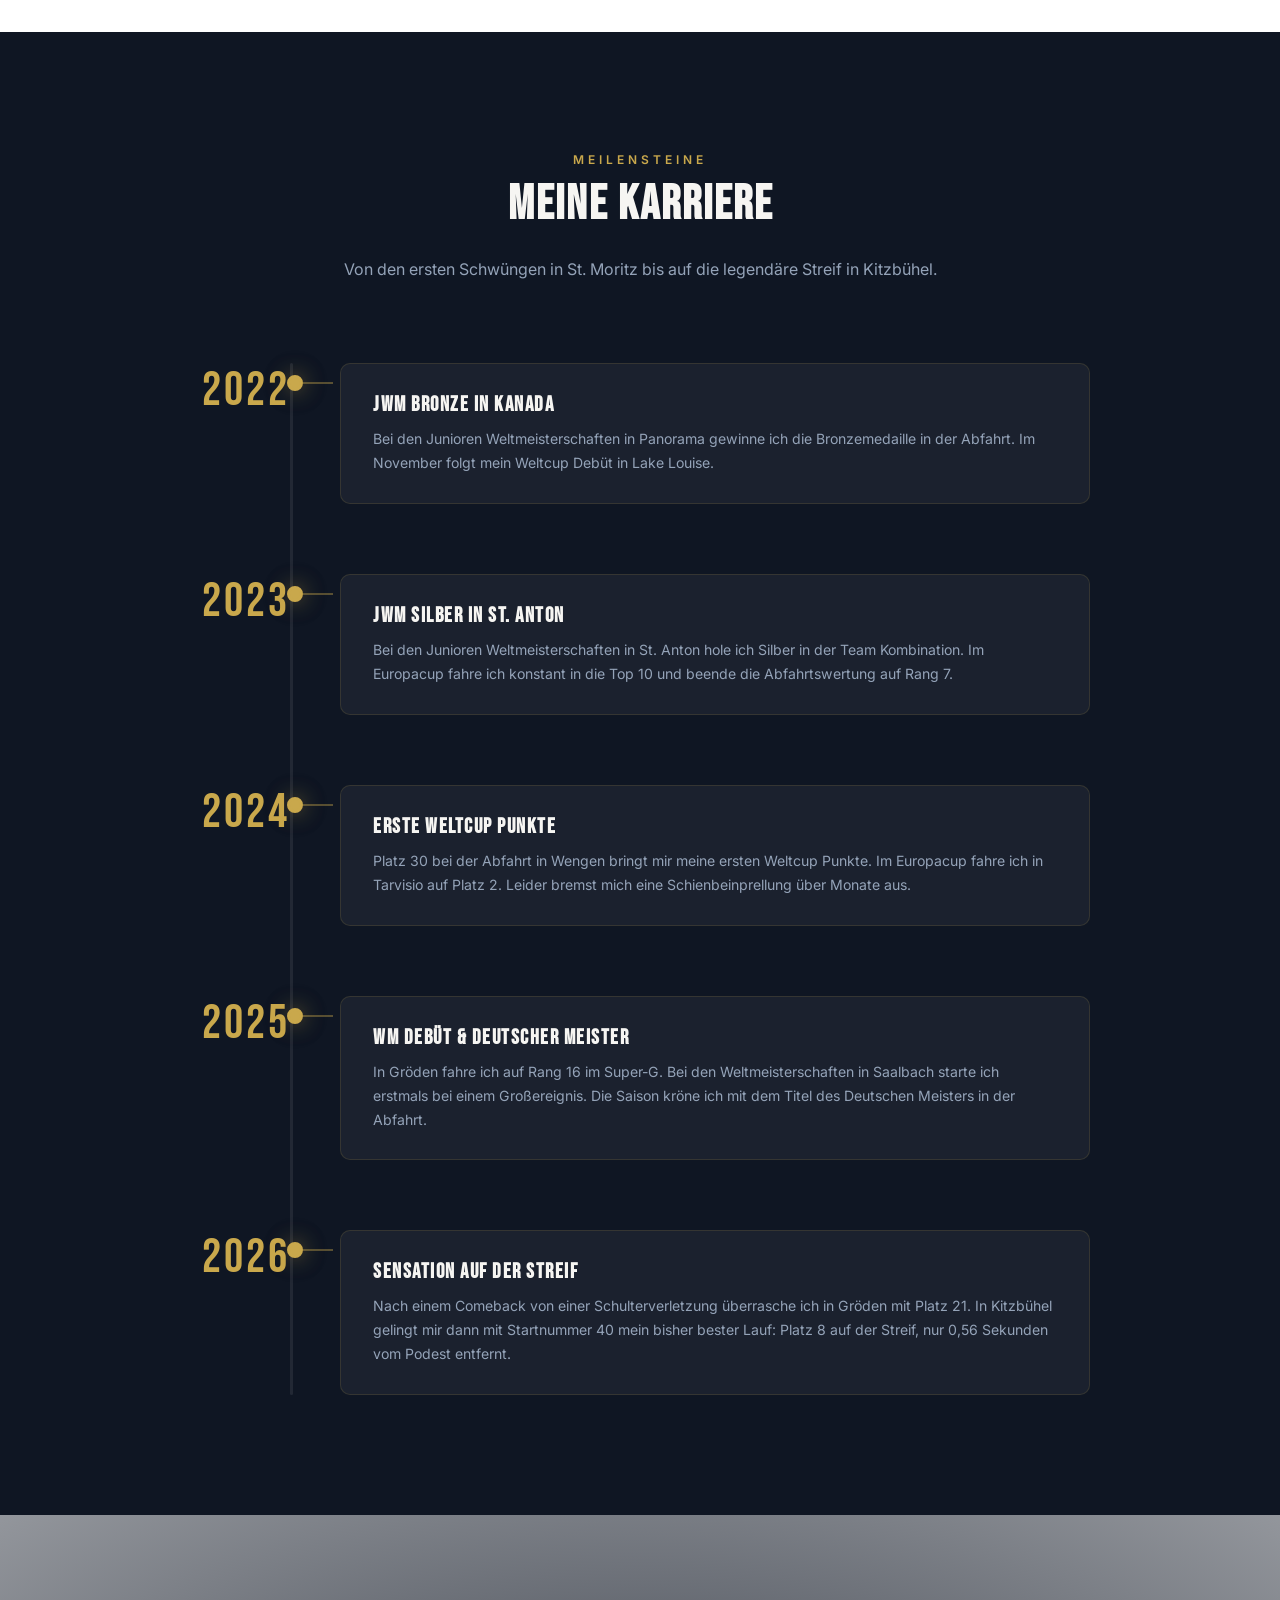
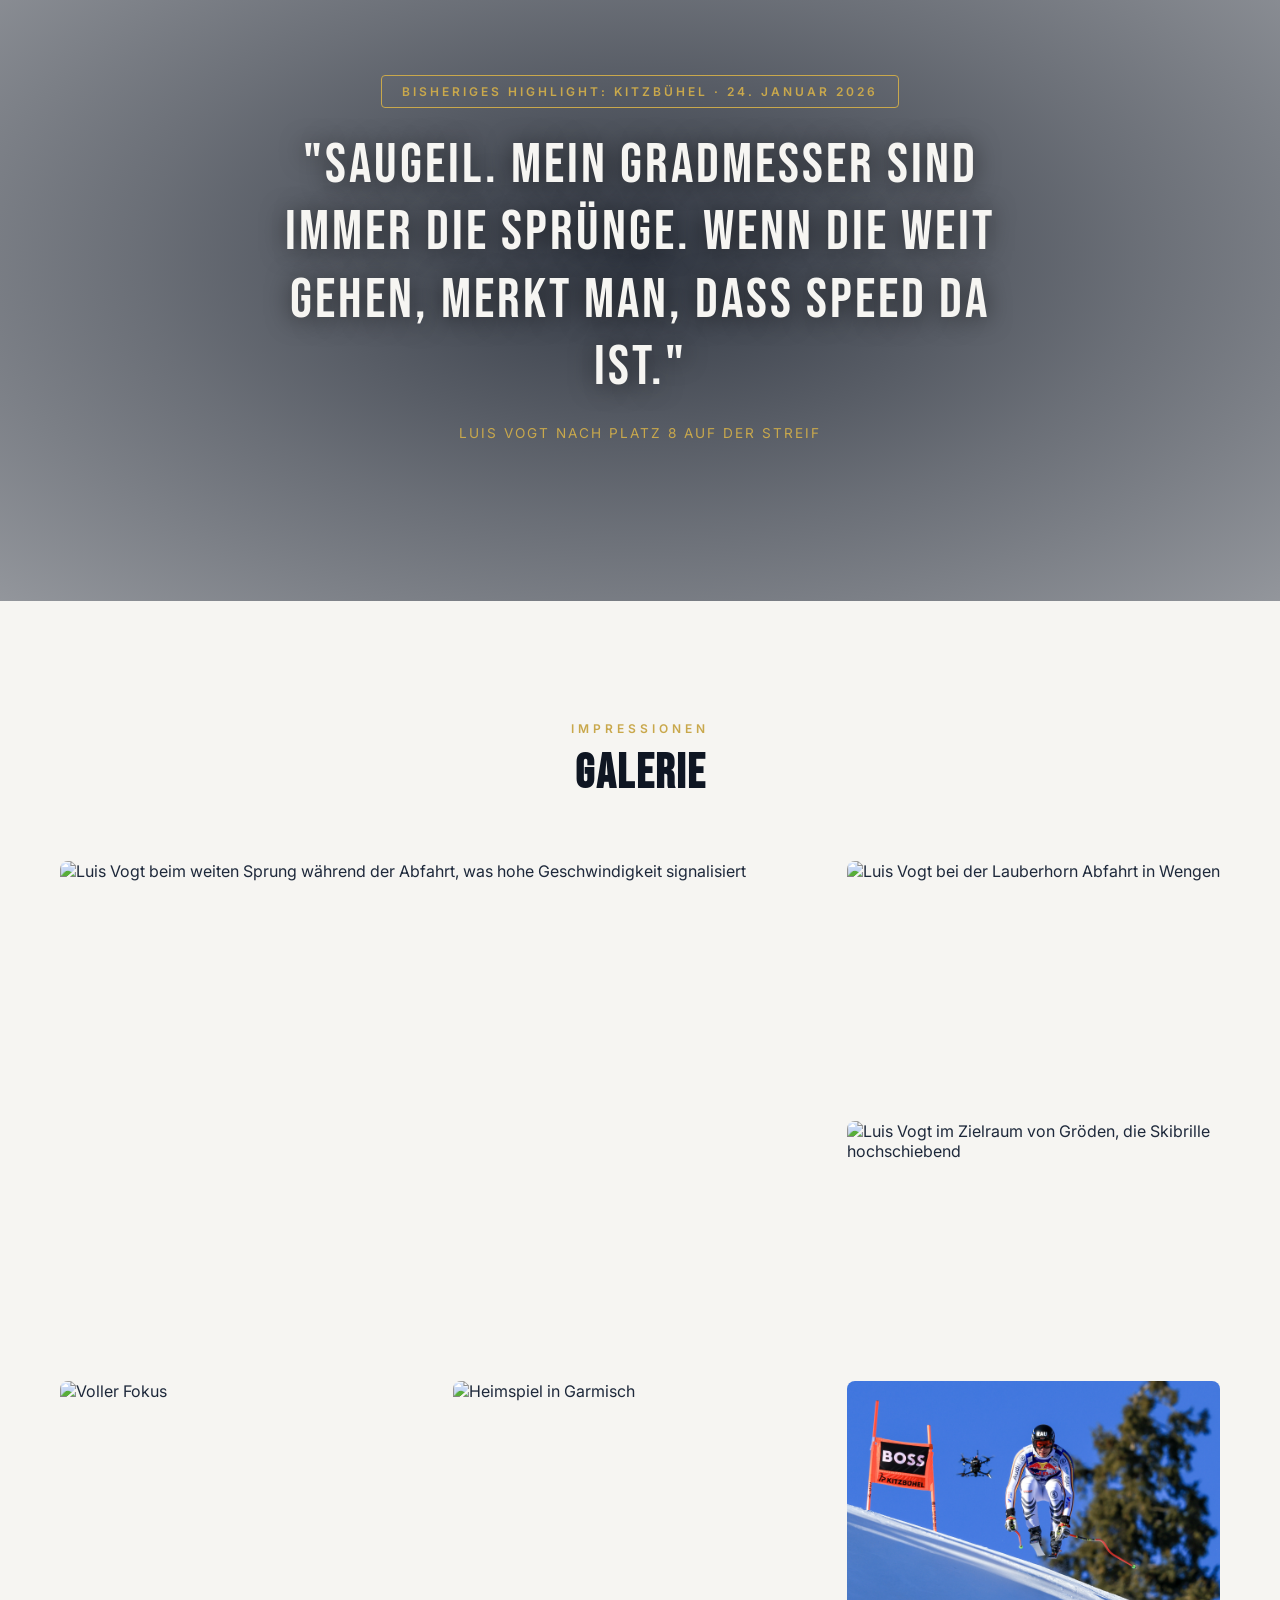
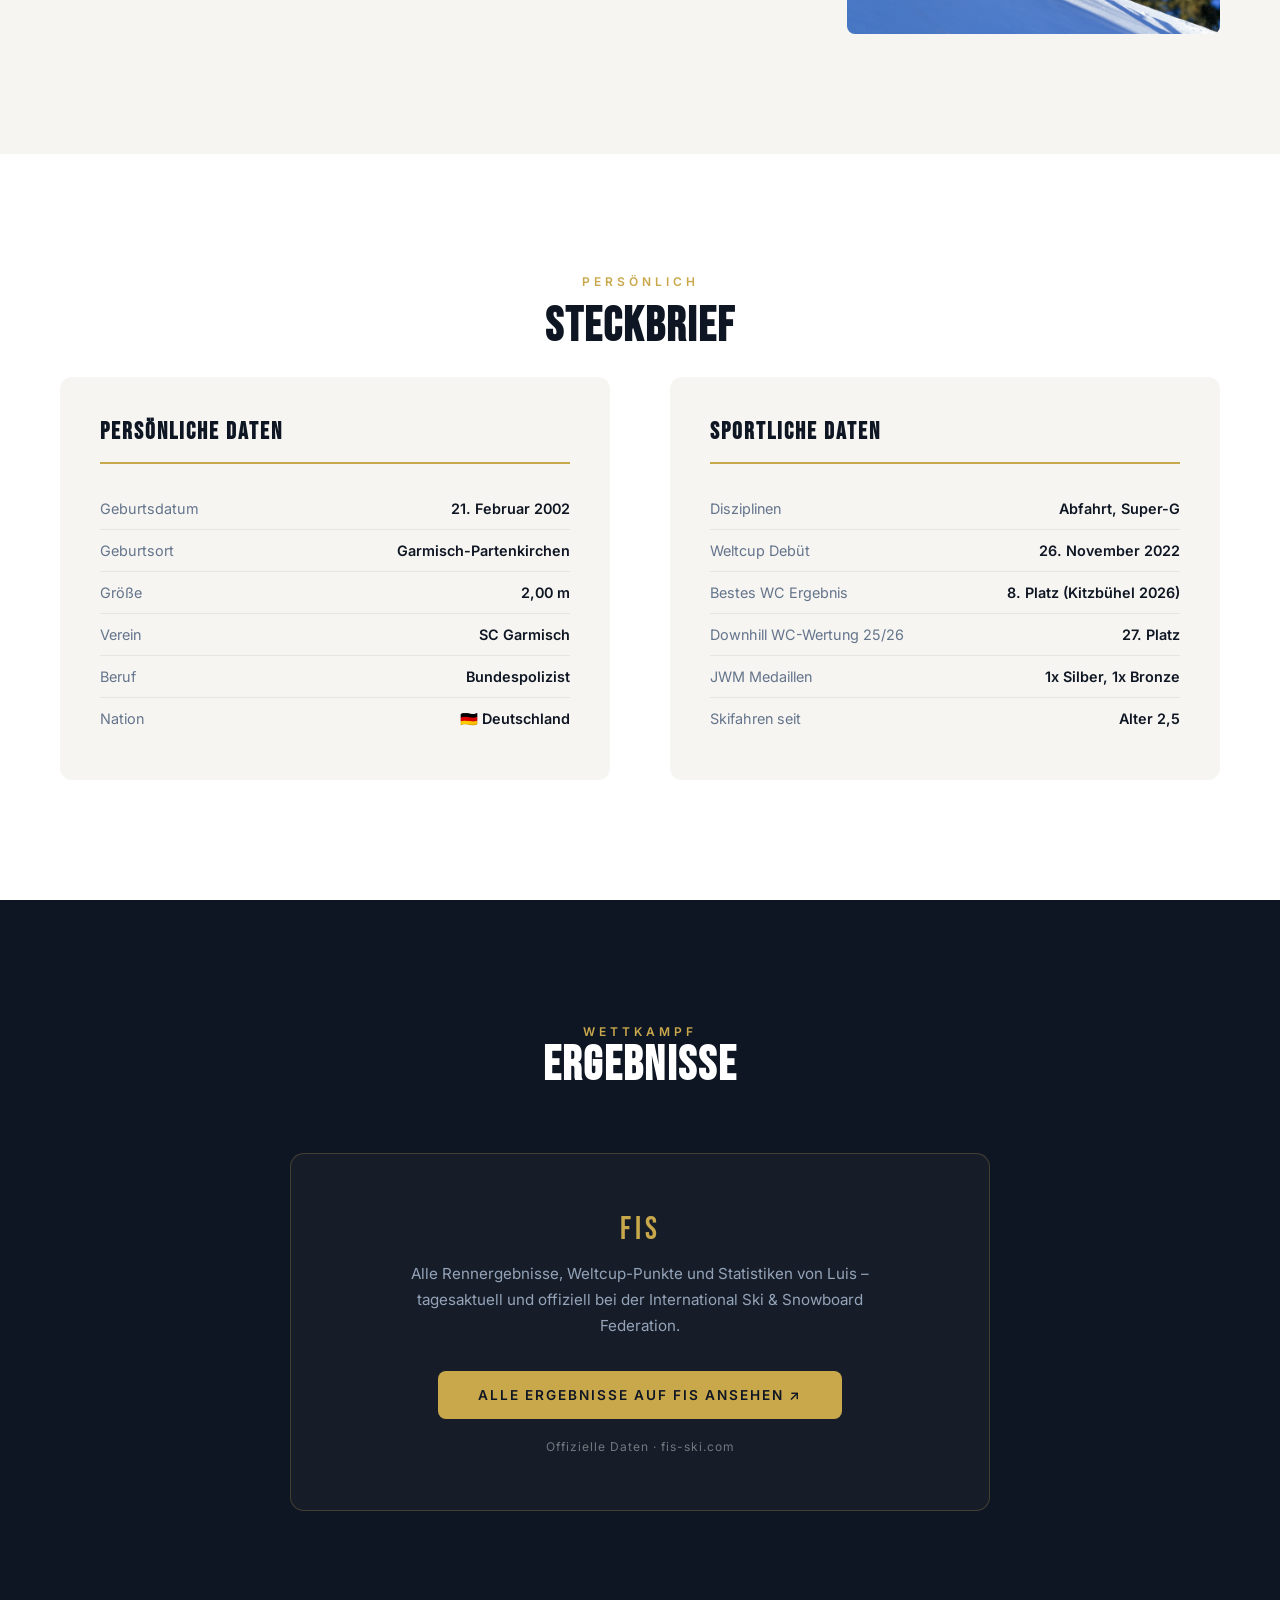
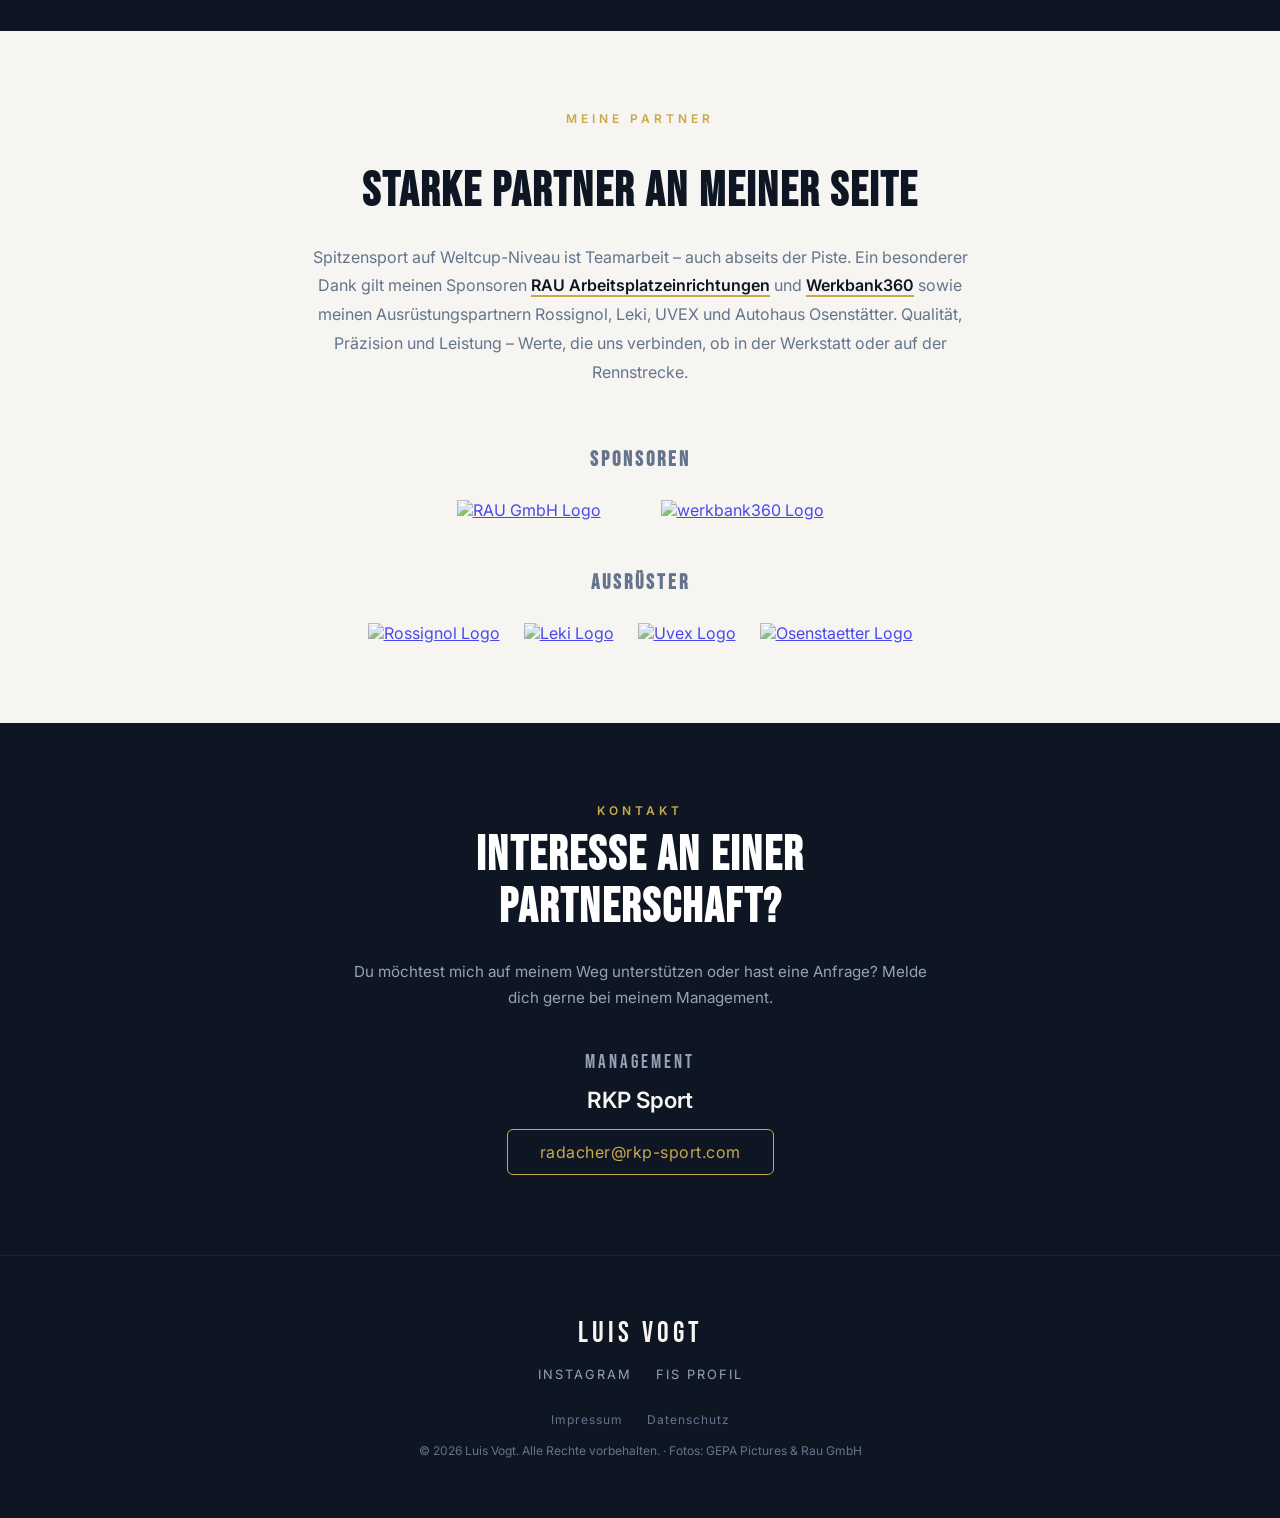
==== commit c27cbbbe: "Update index.html" ====
--- a/index.html
+++ b/index.html
@@ -1497,7 +1497,7 @@
     <section class="about" id="about">
         <div class="about-grid">
             <div class="about-image-wrapper">
-                <img class="about-image" src="images/lowres_6114_GEPA-20260124-101-136-0136.jpg" alt="Luis Vogt im Zielraum nach seinem 8. Platz bei der Abfahrt in Kitzbühel" loading="lazy" width="600" height="800">
+                <img class="about-image" src="images/lowres_6114_GEPA-20260124-101-136-0136.jpg" alt="Luis Vogt im Zielraum nach seinem 8. Platz bei der Abfahrt in Kitzbühel" loading="lazy">
                 <div class="about-image-accent" aria-hidden="true"></div>
                 <div class="about-image-accent-br" aria-hidden="true"></div>
             </div>
@@ -1733,21 +1733,18 @@
                 Ein besonderer Dank gilt meinen Sponsoren
                 <a href="https://www.rau-gmbh.de" rel="sponsored noopener" target="_blank">RAU Arbeitsplatzeinrichtungen</a>
                 und <a href="https://www.werkbank360.de" rel="sponsored noopener" target="_blank">Werkbank360</a>
-                sowie meinen Ausrüstungspartnern. Qualität, Präzision und Leistung –
+                sowie meinen Ausrüstungspartnern Rossignol, Leki, UVEX und Autohaus Osenstätter. Qualität, Präzision und Leistung –
                 Werte, die uns verbinden, ob in der Werkstatt oder auf der Rennstrecke.
             </p>
 
             <div class="sponsors-category">
                 <h3 class="sponsors-category-title">Sponsoren</h3>
                 <div class="sponsors-grid">
-                    <!-- PLATZHALTER: SVG-Logos ersetzen die JPEG-Versionen -->
                     <a href="https://www.rau-gmbh.de" target="_blank" rel="noopener noreferrer" aria-label="RAU GmbH Website besuchen">
-                        <img class="sponsor-logo" src="images/Logo_RAU_4c.jpg" alt="RAU GmbH Logo" loading="lazy" width="150" height="50">
-                        <!-- TODO: Ersetze durch SVG: <img class="sponsor-logo" src="images/Logo_RAU_4c.svg" alt="RAU GmbH Logo" loading="lazy" width="150" height="50"> -->
+                        <img class="sponsor-logo" src="images/Logo_RAU_4c.png" alt="RAU GmbH Logo" loading="lazy" width="150" height="50">
                     </a>
                     <a href="https://www.werkbank360.de" target="_blank" rel="noopener noreferrer" aria-label="werkbank360 Website besuchen">
-                        <img class="sponsor-logo" src="images/logo_werkbank360.jpg" alt="werkbank360 Logo" loading="lazy" width="150" height="50">
-                        <!-- TODO: Ersetze durch SVG: <img class="sponsor-logo" src="images/logo_werkbank360.svg" alt="werkbank360 Logo" loading="lazy" width="150" height="50"> -->
+                        <img class="sponsor-logo" src="images/logo_werkbank360.png" alt="werkbank360 Logo" loading="lazy" width="200" height="50">
                     </a>
                 </div>
             </div>
@@ -1755,37 +1752,30 @@
             <div class="sponsors-category">
                 <h3 class="sponsors-category-title">Ausrüster</h3>
                 <div class="sponsors-grid equipment-grid">
-                    <a href="https://www.rossignol.com" target="_blank" rel="noopener noreferrer" class="equipment-item">
-                        <span class="equipment-category">Ski & Schuhe</span>
-                        <span class="equipment-brand">Rossignol</span>
+                    <a href="https://www.rossignol.com" target="_blank" rel="noopener noreferrer" aria-label="Rossignol Website besuchen">
+                        <img class="sponsor-logo" src="images/Rossignol.png" alt="Rossignol Logo" loading="lazy" width="300" height="59">
                     </a>
-                    <a href="https://www.leki.com" target="_blank" rel="noopener noreferrer" class="equipment-item">
-                        <span class="equipment-category">Stöcke & Protektoren</span>
-                        <span class="equipment-brand">Leki</span>
+                    <a href="https://www.leki.com" target="_blank" rel="noopener noreferrer" aria-label="Leki Website besuchen">
+                        <img class="sponsor-logo" src="images/logo_large.png" alt="Leki Logo" loading="lazy" width="200" height="100">
                     </a>
-                    <a href="https://www.uvex.de" target="_blank" rel="noopener noreferrer" class="equipment-item">
-                        <span class="equipment-category">Helm & Brille</span>
-                        <span class="equipment-brand">Uvex</span>
+                    <a href="https://www.uvex.de" target="_blank" rel="noopener noreferrer" aria-label="Uvex Website besuchen">
+                        <img class="sponsor-logo" src="images/uvex.png" alt="Uvex Logo" loading="lazy" width="200" height="100">
                     </a>
-                    <a href="https://www.ziener.com" target="_blank" rel="noopener noreferrer" class="equipment-item">
-                        <span class="equipment-category">Handschuhe</span>
-                        <span class="equipment-brand">Ziener</span>
+                    <a href="https://www.autohaus-osenstaetter.de" target="_blank" rel="noopener noreferrer" aria-label="osenstaetter Website besuchen">
+                        <img class="sponsor-logo" src="images/Osenstätter.png" alt="Osenstaetter Logo" loading="lazy" width="200" height="100">
                     </a>
-                    <a href="https://www.ortema.de" target="_blank" rel="noopener noreferrer" class="equipment-item">
-                        <span class="equipment-category">Rückenprotektor</span>
-                        <span class="equipment-brand">Ortema</span>
-                    </a>
+
                 </div>
             </div>
         </div>
     </section>
-
+	
     <!-- ========== KONTAKT ========== -->
     <section class="contact" id="contact">
         <div class="contact-inner">
             <div class="section-label">Kontakt</div>
             <h2 class="section-title section-title--light">INTERESSE AN EINER PARTNERSCHAFT?</h2>
-            <p class="contact-text">Du möchtest Luis auf seinem Weg unterstützen oder hast eine Anfrage? Melde dich gerne bei seinem Management.</p>
+            <p class="contact-text">Du möchtest mich auf meinem Weg unterstützen oder hast eine Anfrage? Melde dich gerne bei meinem Management.</p>
             <div class="contact-card">
                 <div class="contact-title">Management</div>
                 <div class="contact-company">RKP Sport</div>
@@ -1802,7 +1792,7 @@
             <a href="https://www.fis-ski.com/DB/general/athlete-biography.html?sectorcode=al&competitorid=229136" target="_blank" rel="noopener noreferrer">FIS Profil</a>
         </div>
         <div class="footer-legal">
-            <!-- PLATZHALTER: Links zu Impressum und Datenschutz -->
+            <!-- Links zu Impressum und Datenschutz -->
             <a href="impressum.html">Impressum</a>
             <a href="datenschutz.html">Datenschutz</a>
         </div>
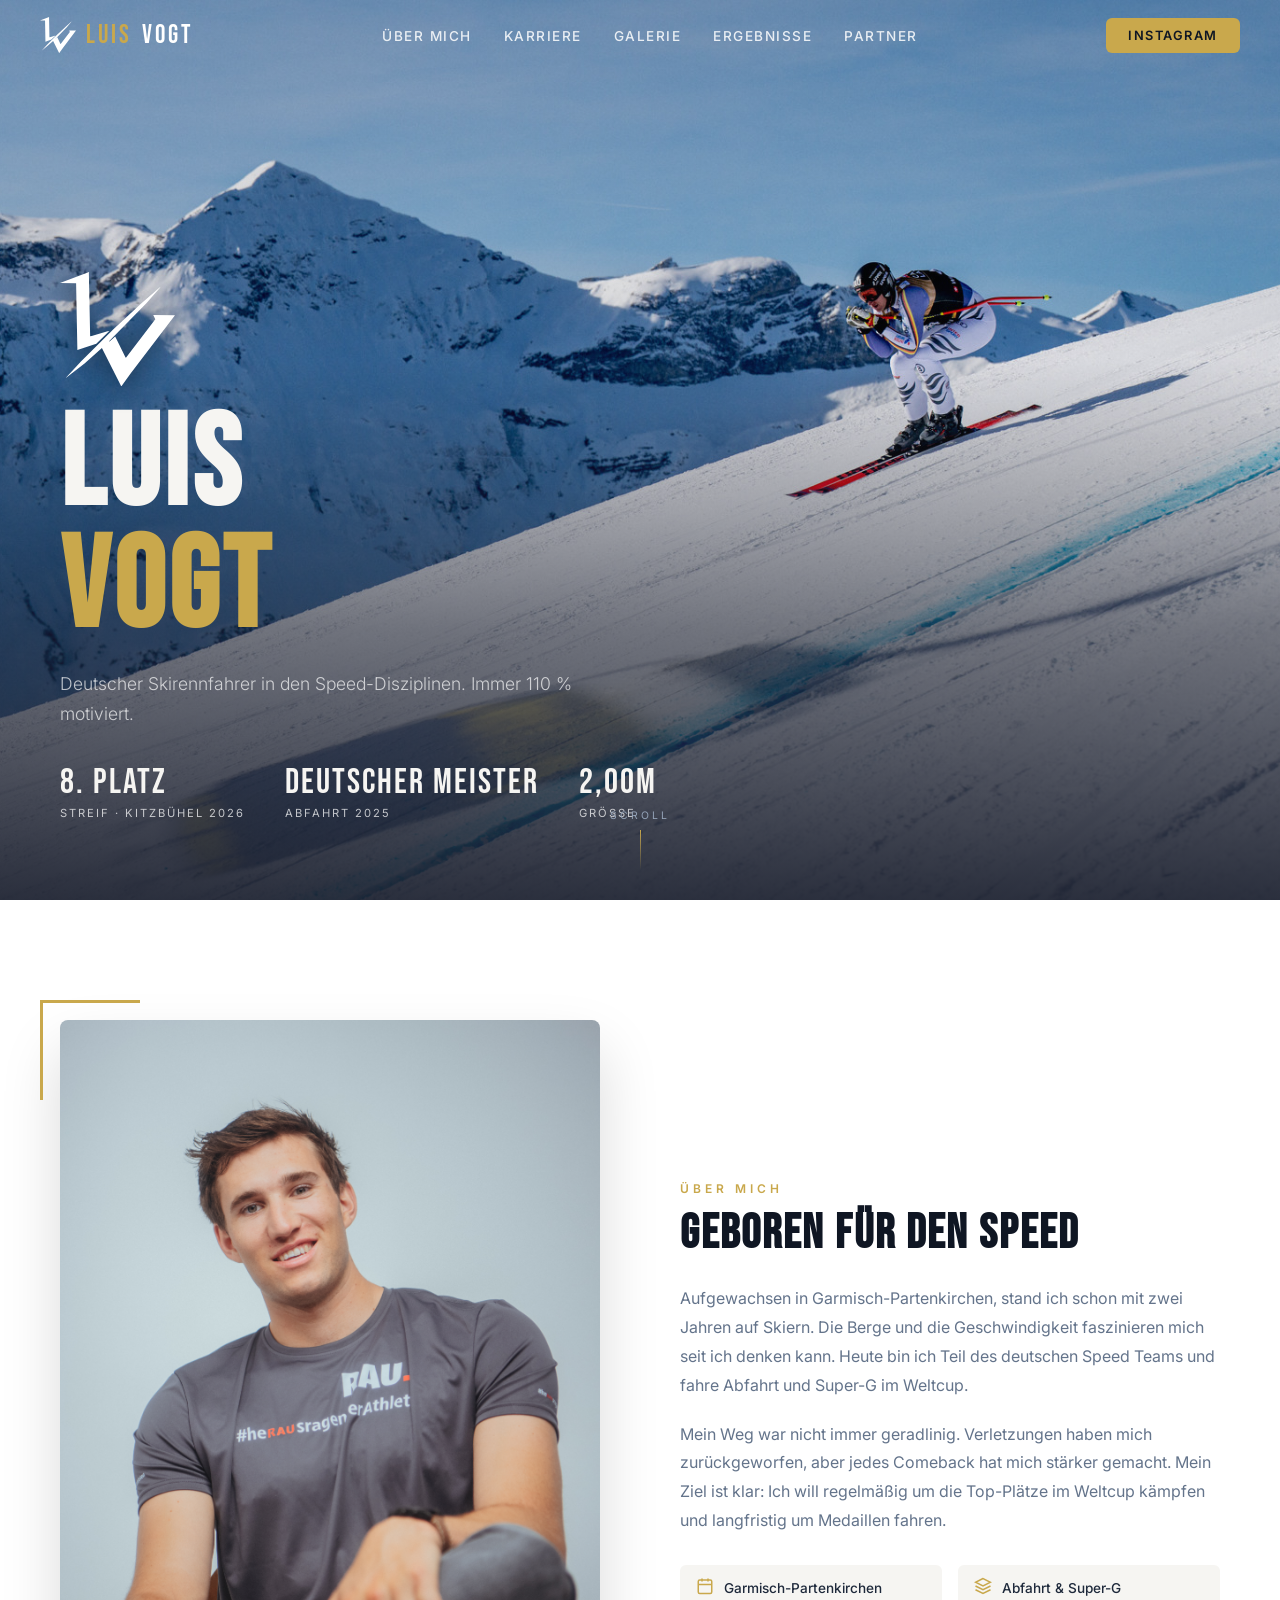
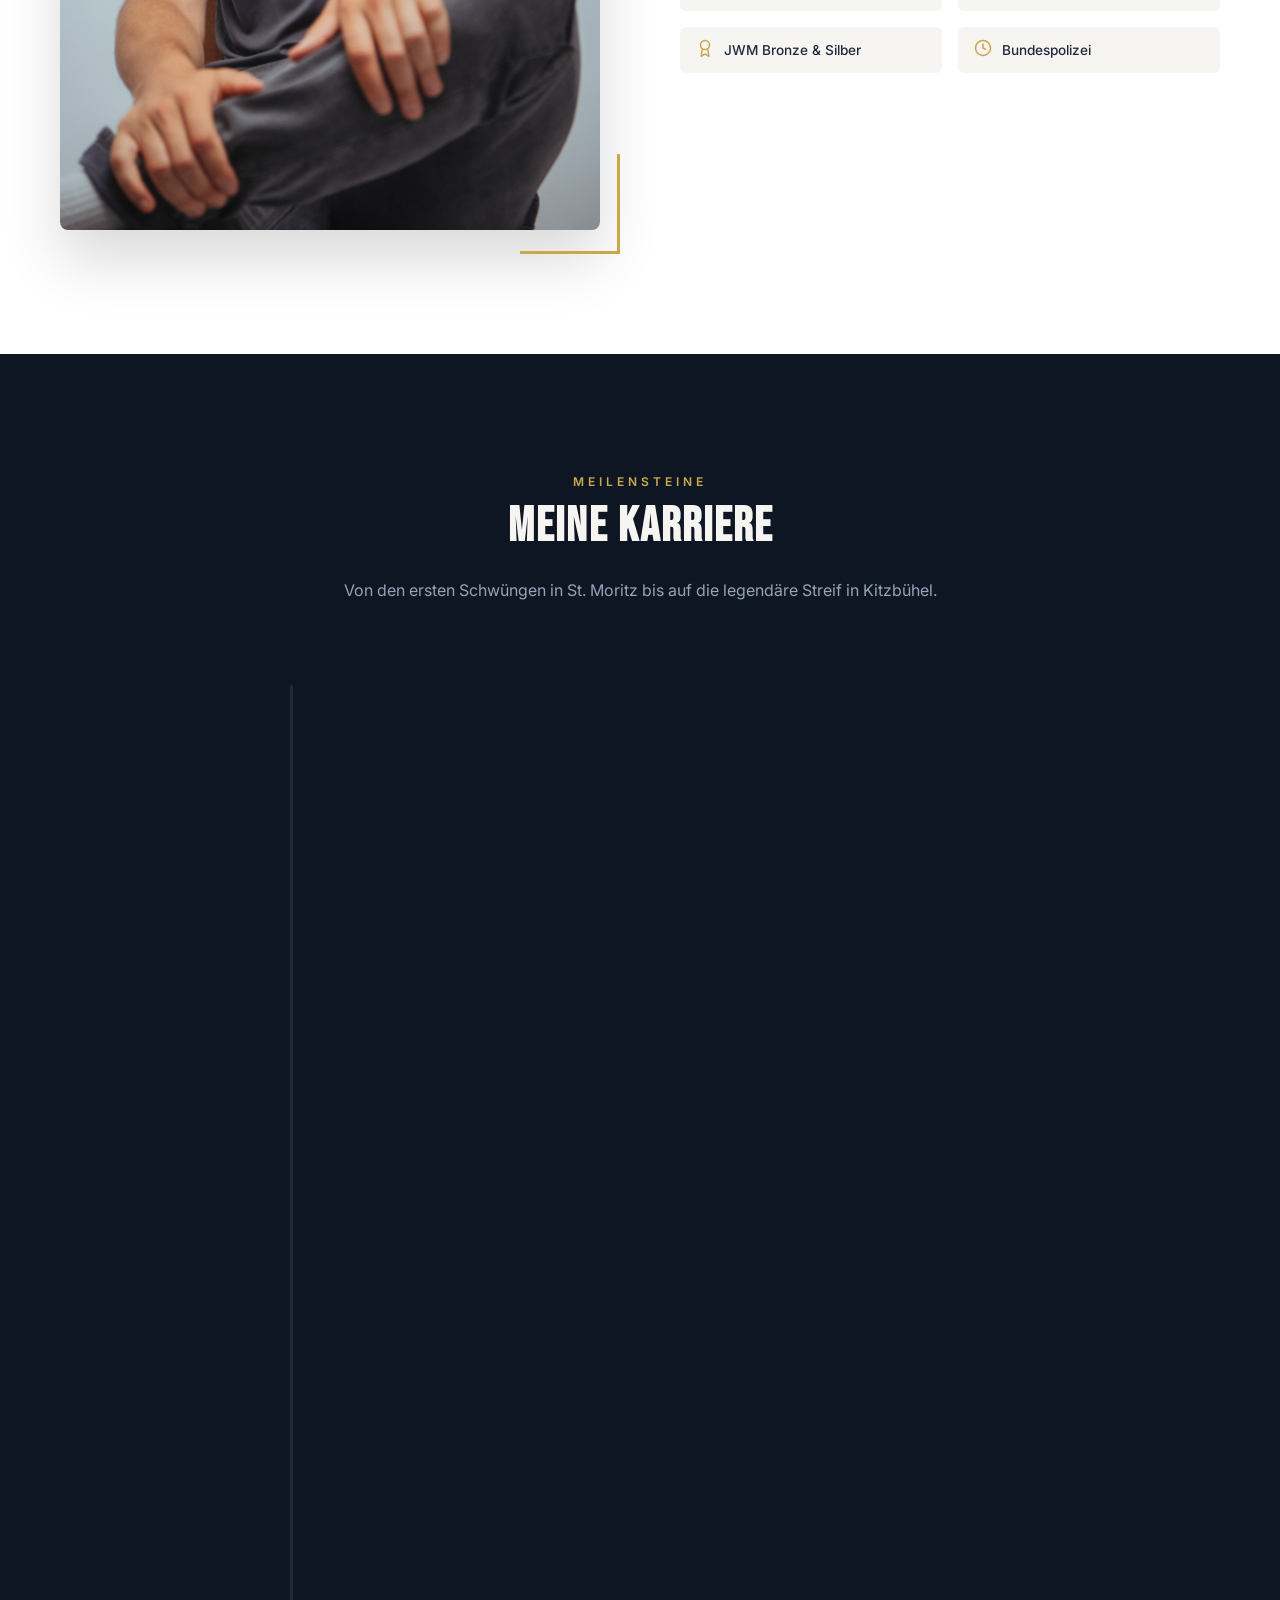
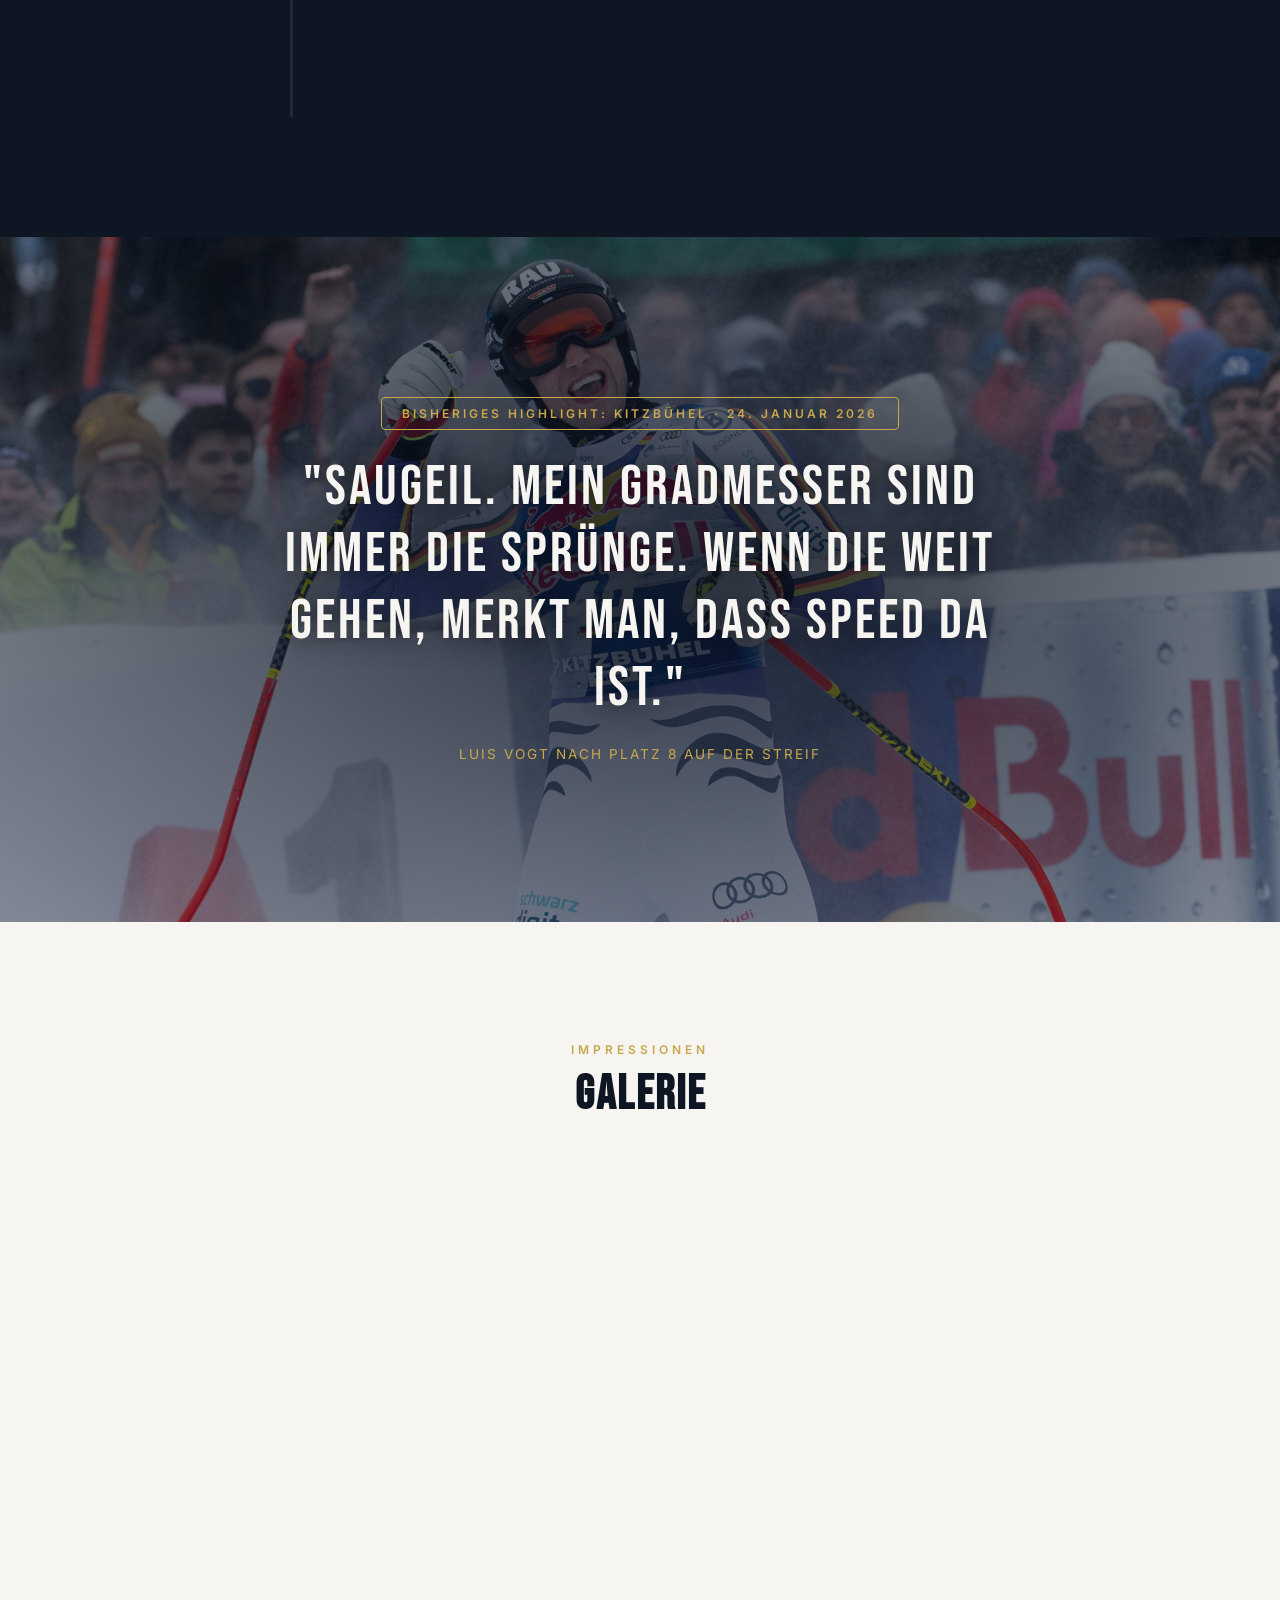
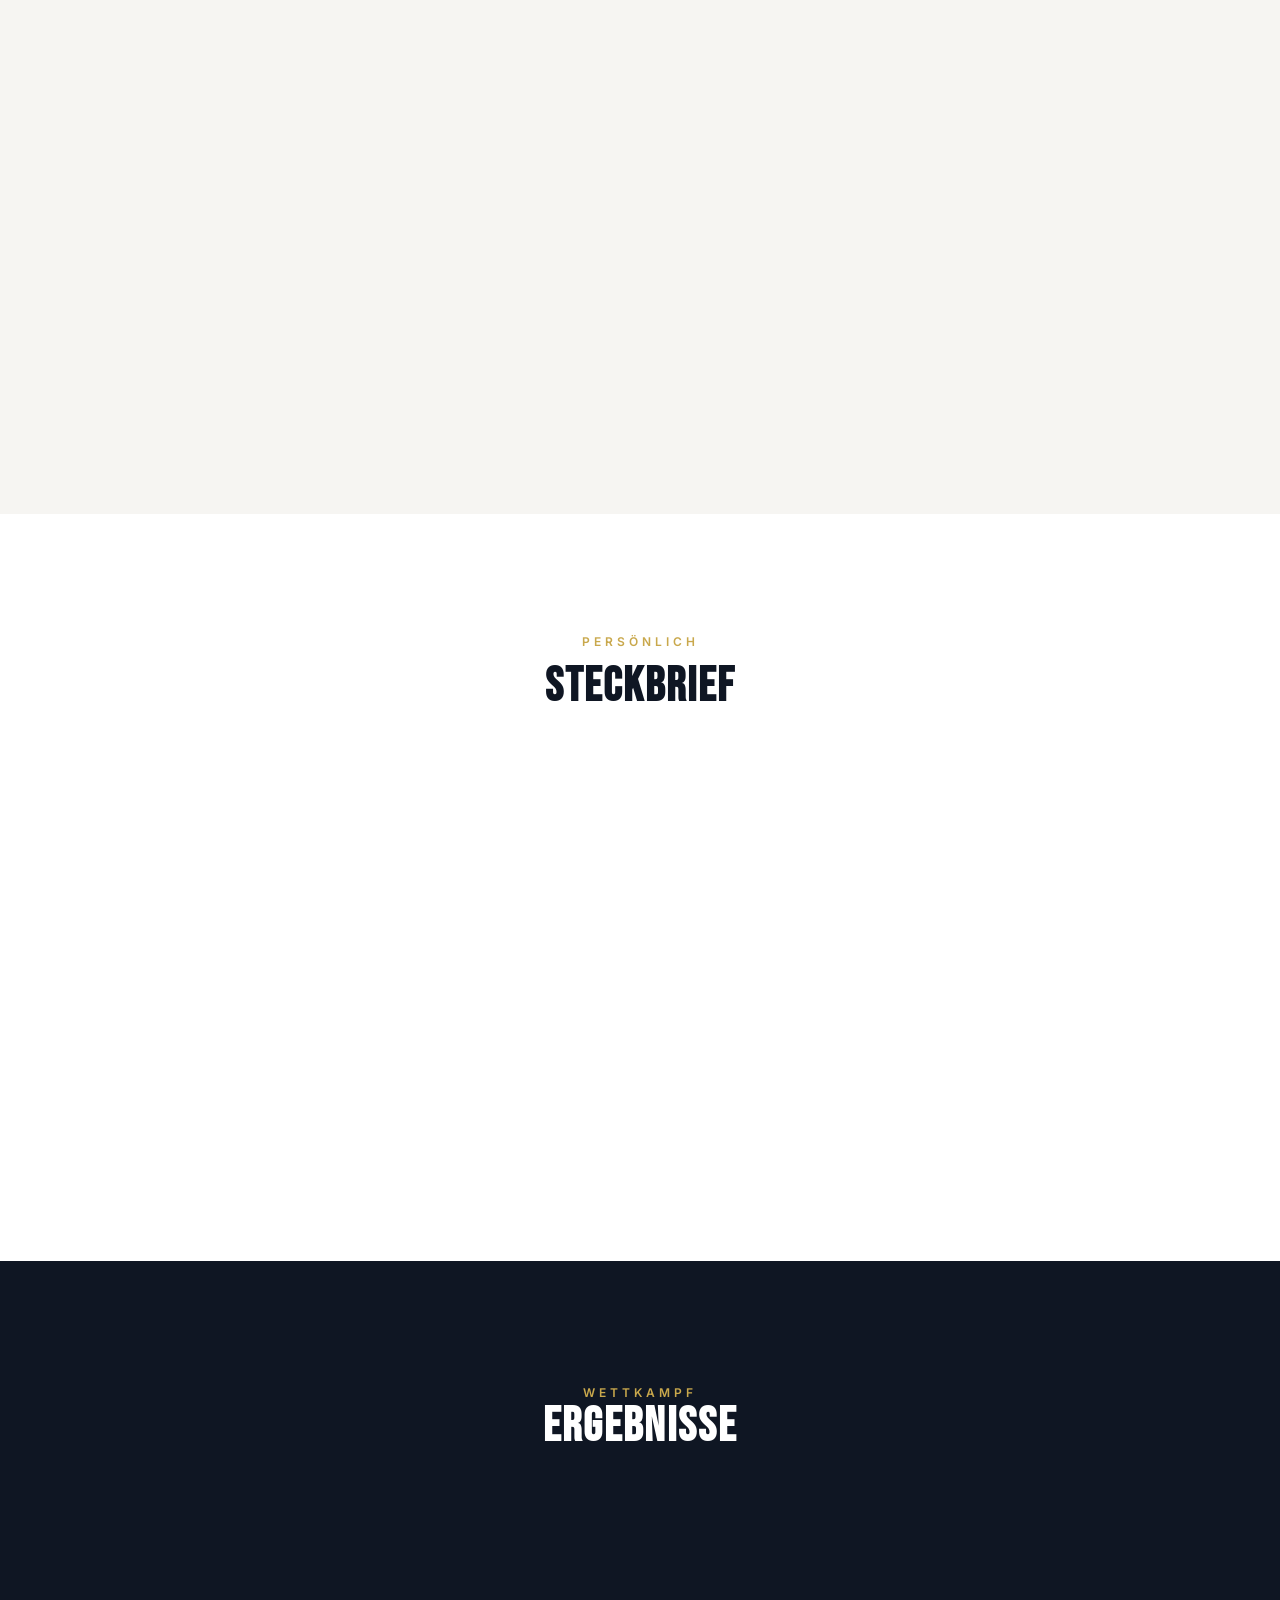
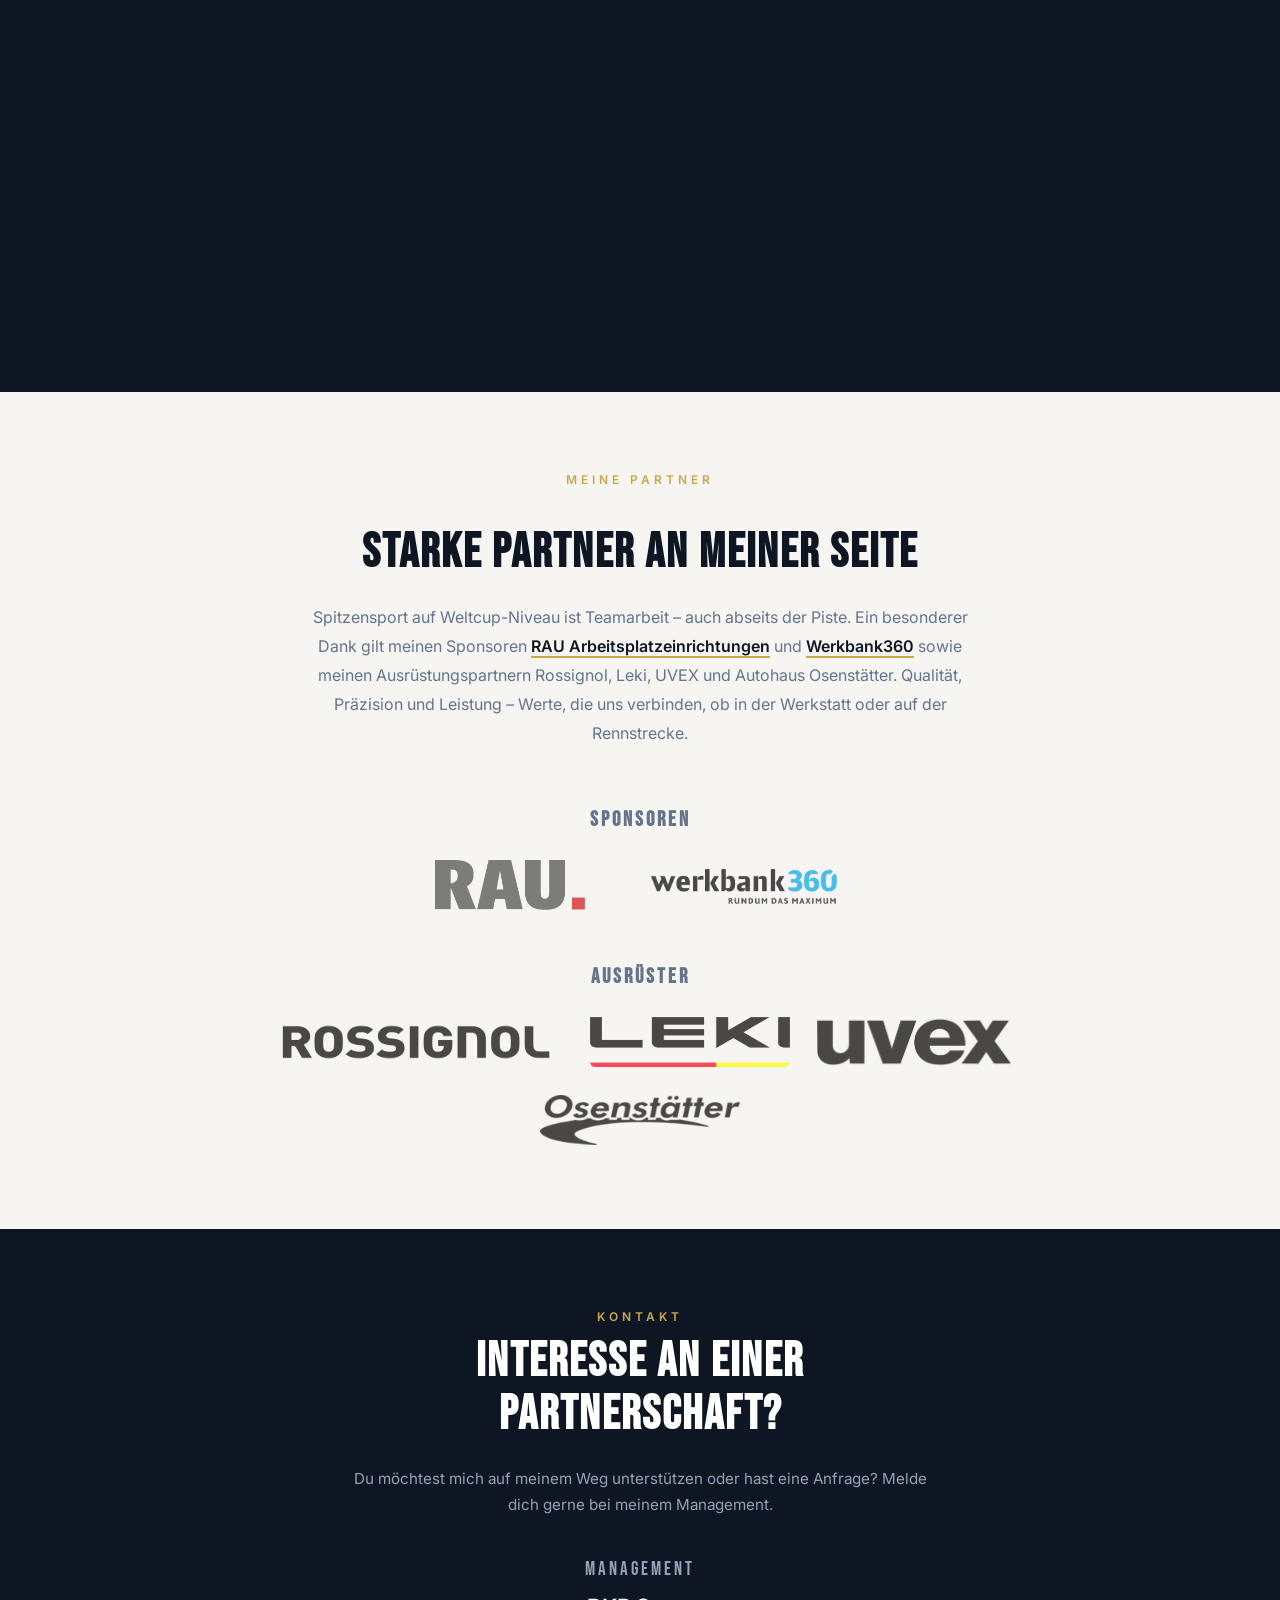
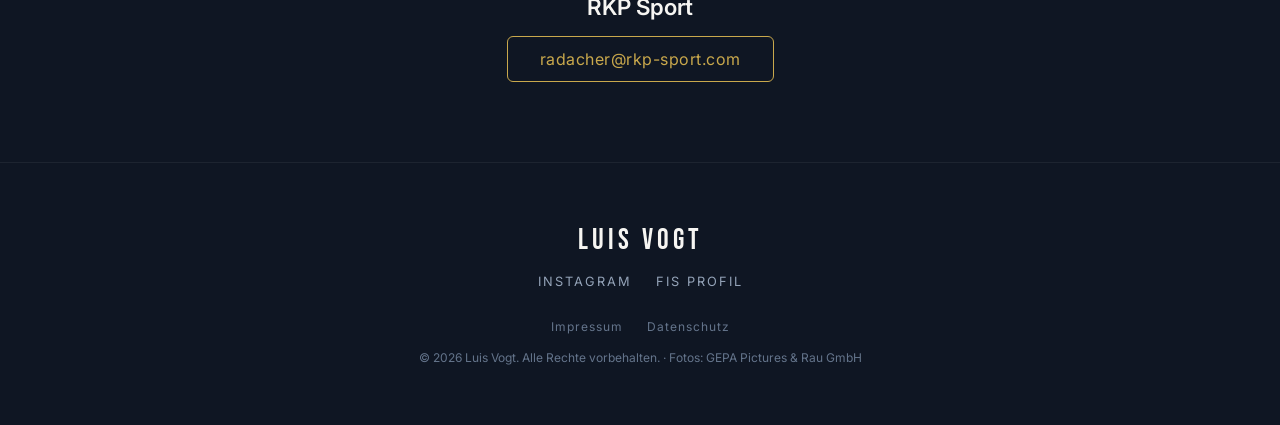
==== commit 1e1674bb: "Integrate Luis Vogt logo in nav and hero, add SVG favicon, and fix case-sensitive image paths" ====
--- a/index.html
+++ b/index.html
@@ -16,7 +16,7 @@
     <meta property="og:type" content="website">
     <meta property="og:title" content="Luis Vogt | Ski Alpin | Abfahrt & Super-G">
     <meta property="og:description" content="Deutscher Skirennfahrer im Weltcup. Abfahrt und Super-G. Platz 8 auf der Streif in Kitzbühel 2026.">
-    <meta property="og:image" content="https://www.PLATZHALTER-DOMAIN.de/images/OG-IMAGE.jpg">
+    <meta property="og:image" content="https://www.PLATZHALTER-DOMAIN.de/Images/og-image.jpg">
     <meta property="og:url" content="https://www.PLATZHALTER-DOMAIN.de/">
     <meta property="og:locale" content="de_DE">
 
@@ -24,12 +24,13 @@
     <meta name="twitter:card" content="summary_large_image">
     <meta name="twitter:title" content="Luis Vogt | Ski Alpin">
     <meta name="twitter:description" content="Deutscher Skirennfahrer im Weltcup. Abfahrt und Super-G. Platz 8 auf der Streif in Kitzbühel 2026.">
-    <meta name="twitter:image" content="https://www.PLATZHALTER-DOMAIN.de/images/OG-IMAGE.jpg">
+    <meta name="twitter:image" content="https://www.PLATZHALTER-DOMAIN.de/Images/og-image.jpg">
 
     <!-- Favicon -->
-    <link rel="icon" type="image/png" sizes="32x32" href="images/favicon-32x32.png">
-    <link rel="icon" type="image/png" sizes="16x16" href="images/favicon-16x16.png">
-    <link rel="apple-touch-icon" sizes="180x180" href="images/apple-touch-icon.png">
+    <link rel="icon" type="image/png" sizes="32x32" href="Images/favicon-32x32.png">
+    <link rel="icon" type="image/png" sizes="16x16" href="Images/favicon-16x16.png">
+    <link rel="icon" type="image/svg+xml" href="Images/logo-lv-navy.svg">
+    <link rel="apple-touch-icon" sizes="180x180" href="Images/apple-touch-icon.png">
 
     <!-- Schema.org Structured Data -->
     <script type="application/ld+json">
@@ -38,7 +39,7 @@
         "@type": "Person",
         "name": "Luis Vogt",
         "url": "https://www.PLATZHALTER-DOMAIN.de/",
-        "image": "https://www.PLATZHALTER-DOMAIN.de/images/OG-IMAGE.jpg",
+        "image": "https://www.PLATZHALTER-DOMAIN.de/Images/og-image.jpg",
         "jobTitle": "Professioneller Skirennfahrer",
         "birthDate": "2002-02-21",
         "birthPlace": {
@@ -67,8 +68,8 @@
     <link href="https://fonts.googleapis.com/css2?family=Bebas+Neue&family=Inter:wght@300;400;500;600;700&display=swap" rel="stylesheet">
 
     <!-- Hero-Bild vorladen (LCP-Optimierung): Desktop Querformat, Mobile Hochformat -->
-    <link rel="preload" as="image" href="images/lowres_8232_GEPA-20260115-101-156-0098.jpg" media="(min-width: 769px)">
-    <link rel="preload" as="image" href="images/lowres_2319_GEPA-20260124-101-136-0131.jpg" media="(max-width: 768px)">
+    <link rel="preload" as="image" href="Images/lowres_8232_GEPA-20260115-101-156-0098.jpg" media="(min-width: 769px)">
+    <link rel="preload" as="image" href="Images/lowres_2319_GEPA-20260124-101-136-0131.jpg" media="(max-width: 768px)">
     <style>
         :root {
             --primary: #0f1623;
@@ -148,6 +149,12 @@
             box-shadow: 0 2px 30px rgba(0,0,0,0.3);
         }
 
+        .nav-logo {
+            height: 36px;
+            width: auto;
+            display: block;
+        }
+
         .nav-brand {
             font-family: 'Bebas Neue', sans-serif;
             font-size: 1.6rem;
@@ -275,7 +282,7 @@
         .hero-bg {
             position: absolute;
             inset: 0;
-            background-image: url('images/lowres_8232_GEPA-20260115-101-156-0098.jpg');
+            background-image: url('Images/lowres_8232_GEPA-20260115-101-156-0098.jpg');
             background-size: cover;
             background-position: center 30%;
             transform: scale(1.05);
@@ -304,6 +311,14 @@
             z-index: 2;
             padding: 0 60px 80px;
             max-width: 900px;
+        }
+
+        .hero-logo {
+            display: block;
+            width: clamp(72px, 9vw, 120px);
+            height: auto;
+            margin-bottom: 20px;
+            filter: drop-shadow(0 4px 14px rgba(0,0,0,0.45));
         }
 
         .hero-tag {
@@ -680,7 +695,7 @@
         .highlight-bg {
             position: absolute;
             inset: 0;
-            background-image: url('images/lowres_2319_GEPA-20260124-101-136-0131.jpg');
+            background-image: url('Images/lowres_2319_GEPA-20260124-101-136-0131.jpg');
             background-size: cover;
             background-position: center 13%;
         }
@@ -1311,7 +1326,7 @@
 
             /* Art Direction: Hochformat-Bild auf Mobile – der Athlet bleibt sichtbar */
             .hero-bg {
-                background-image: url('images/lowres_2319_GEPA-20260124-101-136-0131.jpg');
+                background-image: url('Images/lowres_2319_GEPA-20260124-101-136-0131.jpg');
                 background-position: center 20%;
             }
 
@@ -1439,7 +1454,7 @@
 
     <!-- ========== NAVIGATION ========== -->
     <nav id="navbar" aria-label="Hauptnavigation">
-        <a href="#" class="nav-brand"><span class="accent">LUIS</span> VOGT</a>
+        <a href="#" class="nav-brand"><img class="nav-logo" src="Images/logo-lv-white.svg" alt="" width="450" height="444"><span class="accent">LUIS</span> VOGT</a>
         <ul class="nav-links" id="navLinks">
             <li><a href="#about" onclick="closeMenu()">Über mich</a></li>
             <li><a href="#career" onclick="closeMenu()">Karriere</a></li>
@@ -1470,6 +1485,7 @@
         <div class="hero-bg" role="img" aria-label="Luis Vogt bei der Abfahrt im Weltcup"></div>
         <div class="hero-overlay"></div>
         <div class="hero-content">
+            <img class="hero-logo" src="Images/logo-lv-white.svg" alt="" width="450" height="444">
             <h1 class="hero-name">LUIS <br><span class="accent">VOGT</span></h1>
             <p class="hero-sub">Deutscher Skirennfahrer in den Speed-Disziplinen. Immer 110&nbsp;% motiviert.</p>
             <div class="hero-stats">
@@ -1497,7 +1513,7 @@
     <section class="about" id="about">
         <div class="about-grid">
             <div class="about-image-wrapper">
-                <img class="about-image" src="images/lowres_6114_GEPA-20260124-101-136-0136.jpg" alt="Luis Vogt im Zielraum nach seinem 8. Platz bei der Abfahrt in Kitzbühel" loading="lazy">
+                <img class="about-image" src="Images/lowres_6114_GEPA-20260124-101-136-0136.jpg" alt="Luis Vogt im Zielraum nach seinem 8. Platz bei der Abfahrt in Kitzbühel" loading="lazy">
                 <div class="about-image-accent" aria-hidden="true"></div>
                 <div class="about-image-accent-br" aria-hidden="true"></div>
             </div>
@@ -1626,31 +1642,31 @@
         </div>
         <div class="gallery-grid">
             <div class="gallery-item large" data-caption="Weite Sprünge = Viel Geschwindigkeit">
-                <img src="images/Sprung.jpg" alt="Luis Vogt beim weiten Sprung während der Abfahrt, was hohe Geschwindigkeit signalisiert" loading="lazy" width="800" height="600">
+                <img src="Images/Sprung.JPG" alt="Luis Vogt beim weiten Sprung während der Abfahrt, was hohe Geschwindigkeit signalisiert" loading="lazy" width="800" height="600">
                 <div class="gallery-item-overlay">
                     <span class="gallery-item-label">Weite Sprünge = Viel Geschwindigkeit</span>
                 </div>
             </div>
             <div class="gallery-item small" data-caption="Wengen · Lauberhorn">
-                <img src="images/lowres_7135_GEPA-20260113-101-125-0050.jpg" alt="Luis Vogt bei der Lauberhorn Abfahrt in Wengen" loading="lazy" width="600" height="400">
+                <img src="Images/lowres_7135_GEPA-20260113-101-125-0050.jpg" alt="Luis Vogt bei der Lauberhorn Abfahrt in Wengen" loading="lazy" width="600" height="400">
                 <div class="gallery-item-overlay">
                     <span class="gallery-item-label">Wengen · Lauberhorn</span>
                 </div>
 			</div>
             <div class="gallery-item small" data-caption="Im Ziel · Gröden">
-                <img src="images/lowres_1500_GEPA-20251218-101-133-0101.jpg" alt="Luis Vogt im Zielraum von Gröden, die Skibrille hochschiebend" loading="lazy" width="600" height="400">
+                <img src="Images/lowres_1500_GEPA-20251218-101-133-0101.jpg" alt="Luis Vogt im Zielraum von Gröden, die Skibrille hochschiebend" loading="lazy" width="600" height="400">
                 <div class="gallery-item-overlay">
                     <span class="gallery-item-label">Im Ziel · Gröden</span>
                 </div>
 			</div>
             <div class="gallery-item small" data-caption="Voller Fokus">
-                <img src="images/focus.jpg" alt="Voller Fokus" loading="lazy" width="600" height="400">
+                <img src="Images/focus.jpg" alt="Voller Fokus" loading="lazy" width="600" height="400">
                 <div class="gallery-item-overlay">
                     <span class="gallery-item-label">Fokus</span>
                 </div>
 			</div>
             <div class="gallery-item small" data-caption="Heimspiel in Garmisch">
-                <img src="images/Heimspiel.jpg" alt="Heimspiel in Garmisch" loading="lazy" width="600" height="400">
+                <img src="Images/Heimspiel.jpg" alt="Heimspiel in Garmisch" loading="lazy" width="600" height="400">
                 <div class="gallery-item-overlay">
                     <span class="gallery-item-label">Heimspiel in Garmisch</span>
                 </div>					
@@ -1741,10 +1757,10 @@
                 <h3 class="sponsors-category-title">Sponsoren</h3>
                 <div class="sponsors-grid">
                     <a href="https://www.rau-gmbh.de" target="_blank" rel="noopener noreferrer" aria-label="RAU GmbH Website besuchen">
-                        <img class="sponsor-logo" src="images/Logo_RAU_4c.png" alt="RAU GmbH Logo" loading="lazy" width="150" height="50">
+                        <img class="sponsor-logo" src="Images/Logo_RAU_4c.png" alt="RAU GmbH Logo" loading="lazy" width="150" height="50">
                     </a>
                     <a href="https://www.werkbank360.de" target="_blank" rel="noopener noreferrer" aria-label="werkbank360 Website besuchen">
-                        <img class="sponsor-logo" src="images/logo_werkbank360.png" alt="werkbank360 Logo" loading="lazy" width="200" height="50">
+                        <img class="sponsor-logo" src="Images/logo_werkbank360.png" alt="werkbank360 Logo" loading="lazy" width="200" height="50">
                     </a>
                 </div>
             </div>
@@ -1753,16 +1769,16 @@
                 <h3 class="sponsors-category-title">Ausrüster</h3>
                 <div class="sponsors-grid equipment-grid">
                     <a href="https://www.rossignol.com" target="_blank" rel="noopener noreferrer" aria-label="Rossignol Website besuchen">
-                        <img class="sponsor-logo" src="images/Rossignol.png" alt="Rossignol Logo" loading="lazy" width="300" height="59">
+                        <img class="sponsor-logo" src="Images/Rossignol.png" alt="Rossignol Logo" loading="lazy" width="300" height="59">
                     </a>
                     <a href="https://www.leki.com" target="_blank" rel="noopener noreferrer" aria-label="Leki Website besuchen">
-                        <img class="sponsor-logo" src="images/logo_large.png" alt="Leki Logo" loading="lazy" width="200" height="100">
+                        <img class="sponsor-logo" src="Images/logo_large.png" alt="Leki Logo" loading="lazy" width="200" height="100">
                     </a>
                     <a href="https://www.uvex.de" target="_blank" rel="noopener noreferrer" aria-label="Uvex Website besuchen">
-                        <img class="sponsor-logo" src="images/uvex.png" alt="Uvex Logo" loading="lazy" width="200" height="100">
+                        <img class="sponsor-logo" src="Images/Uvex.png" alt="Uvex Logo" loading="lazy" width="200" height="100">
                     </a>
                     <a href="https://www.autohaus-osenstaetter.de" target="_blank" rel="noopener noreferrer" aria-label="osenstaetter Website besuchen">
-                        <img class="sponsor-logo" src="images/Osenstätter.png" alt="Osenstaetter Logo" loading="lazy" width="200" height="100">
+                        <img class="sponsor-logo" src="Images/Osenstätter.png" alt="Osenstaetter Logo" loading="lazy" width="200" height="100">
                     </a>
 
                 </div>
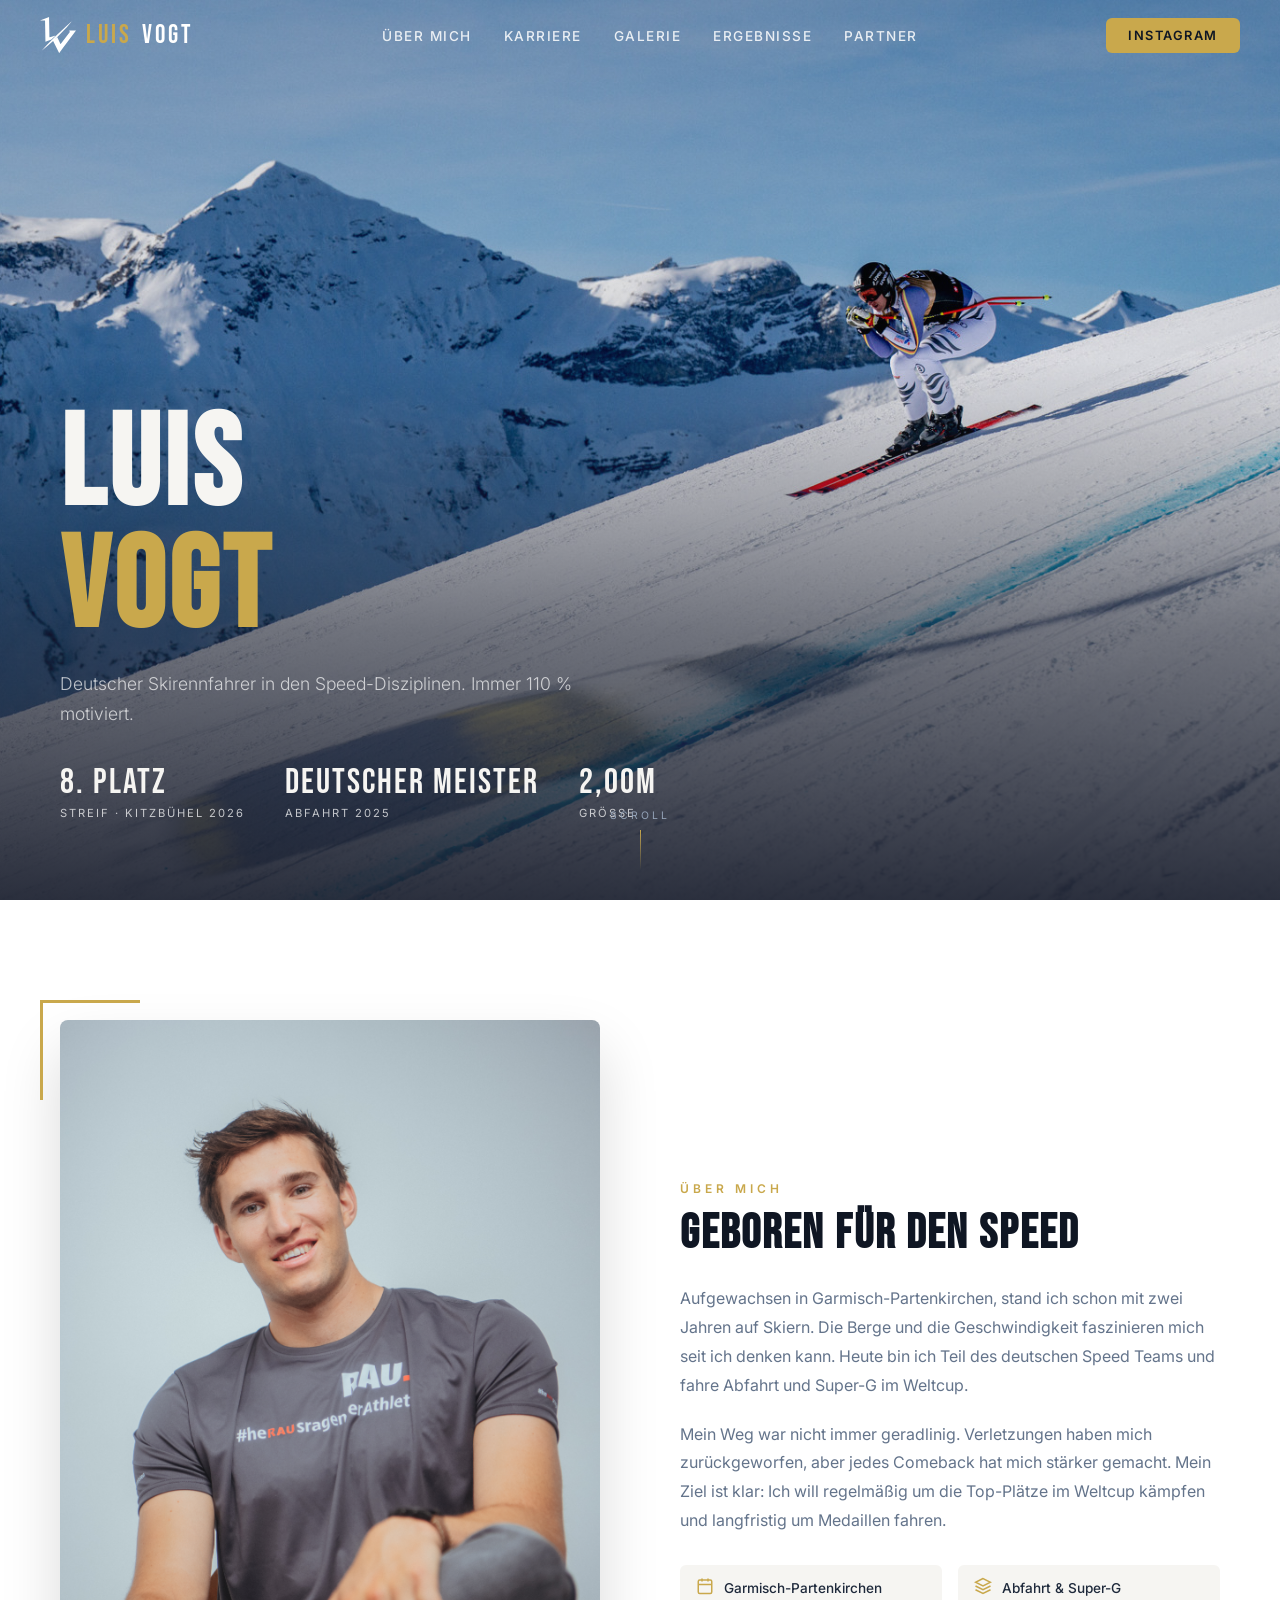
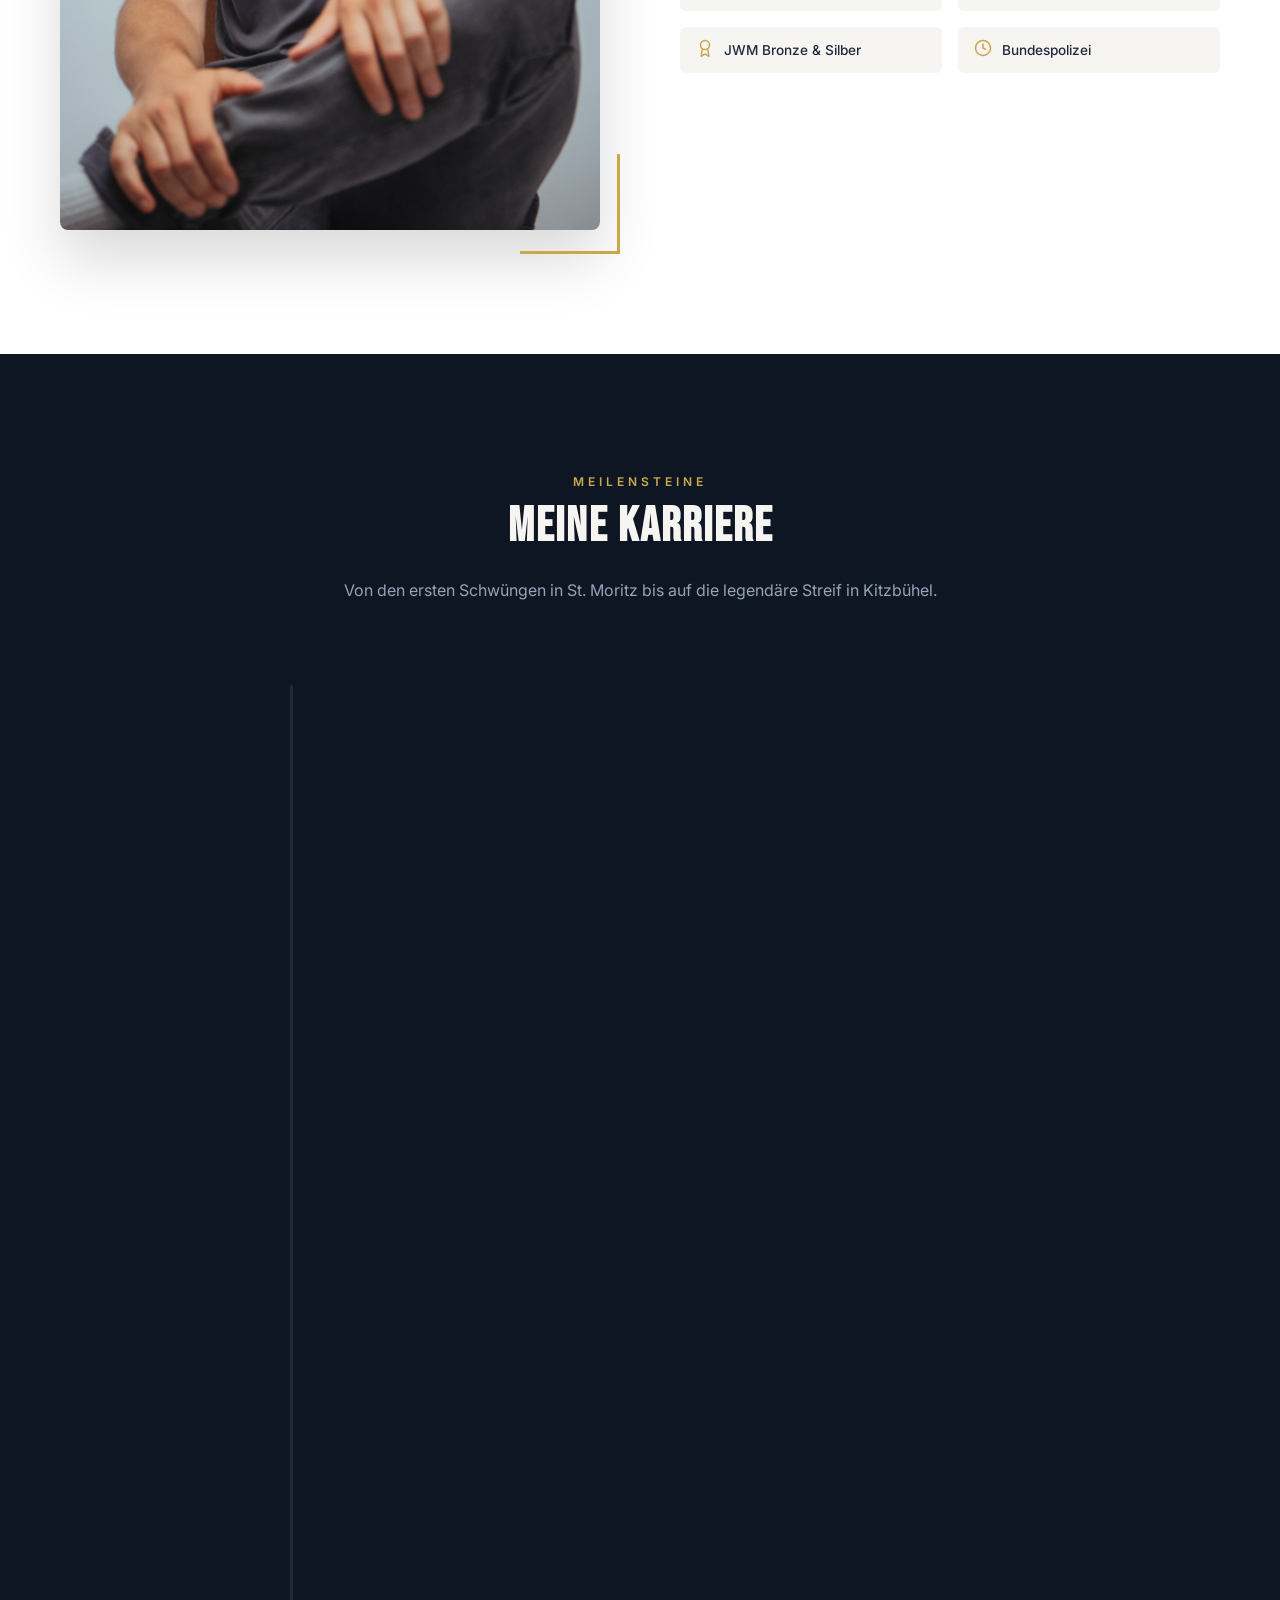
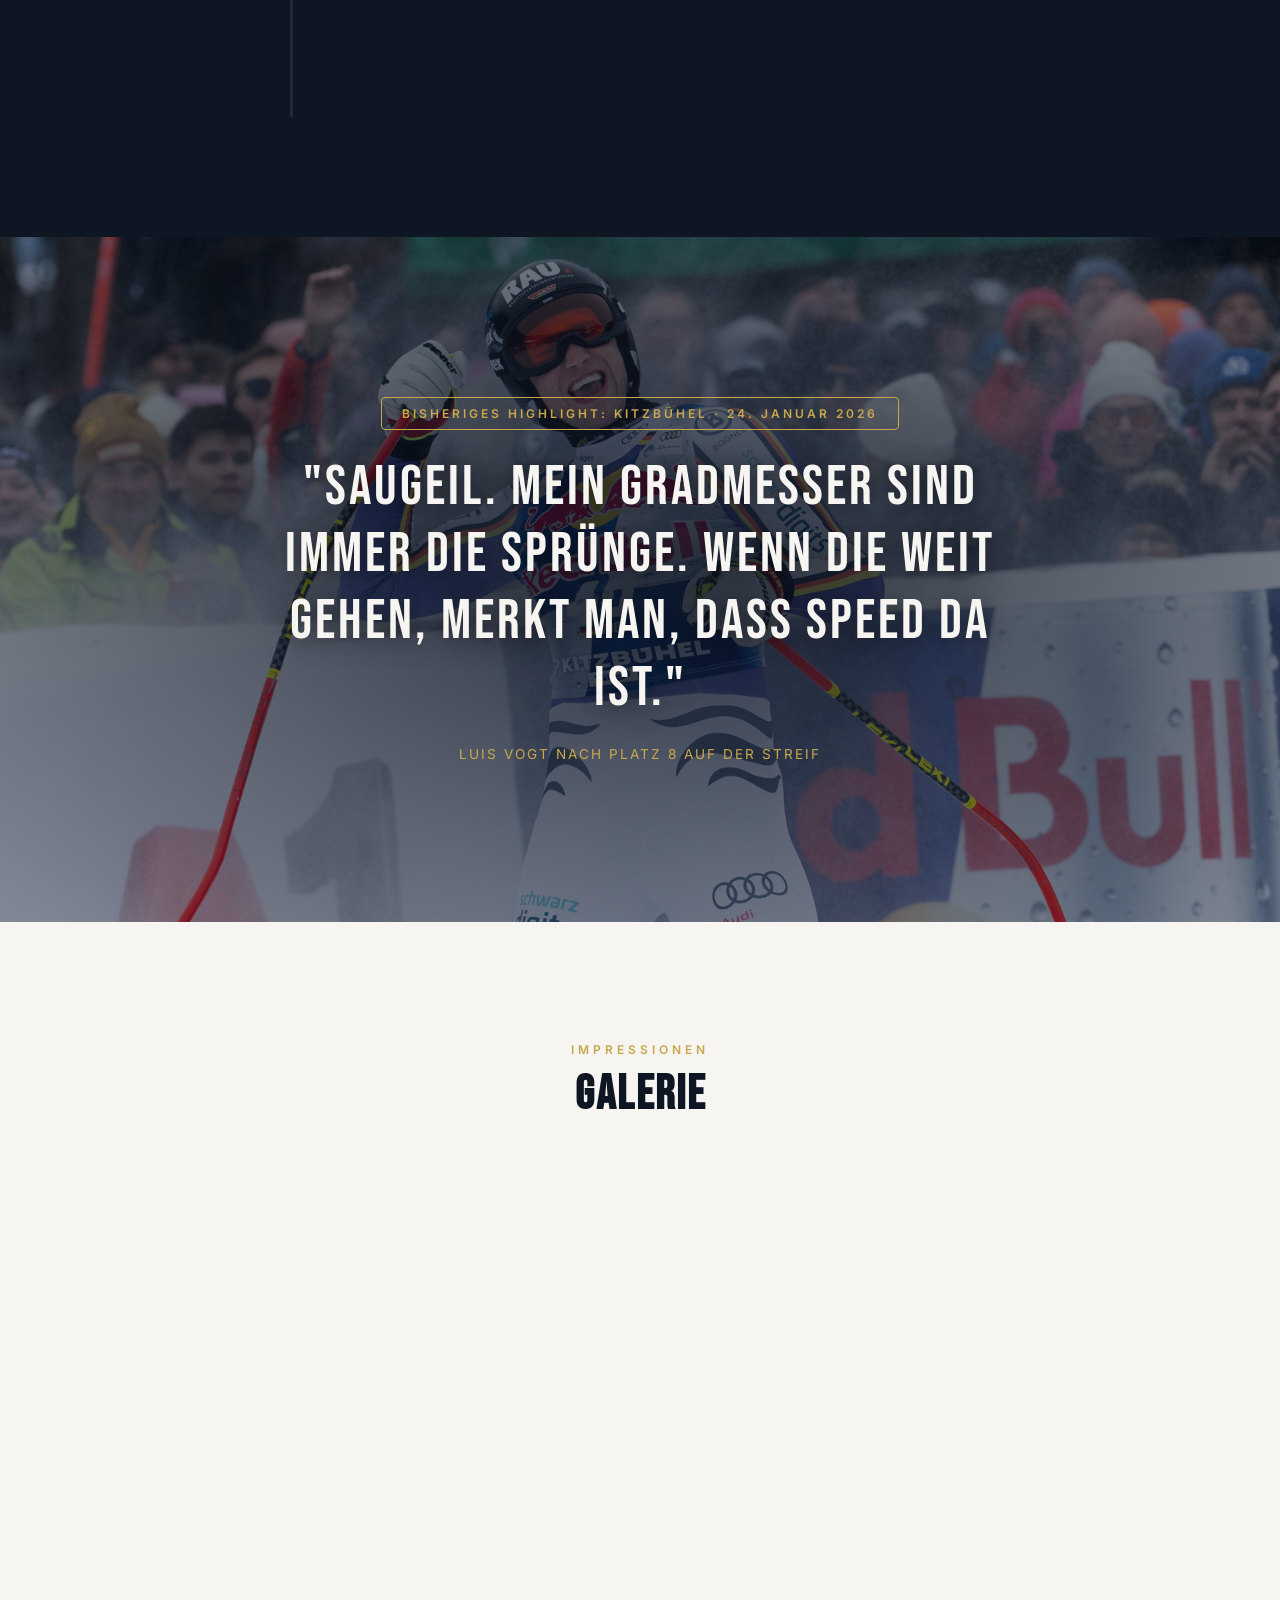
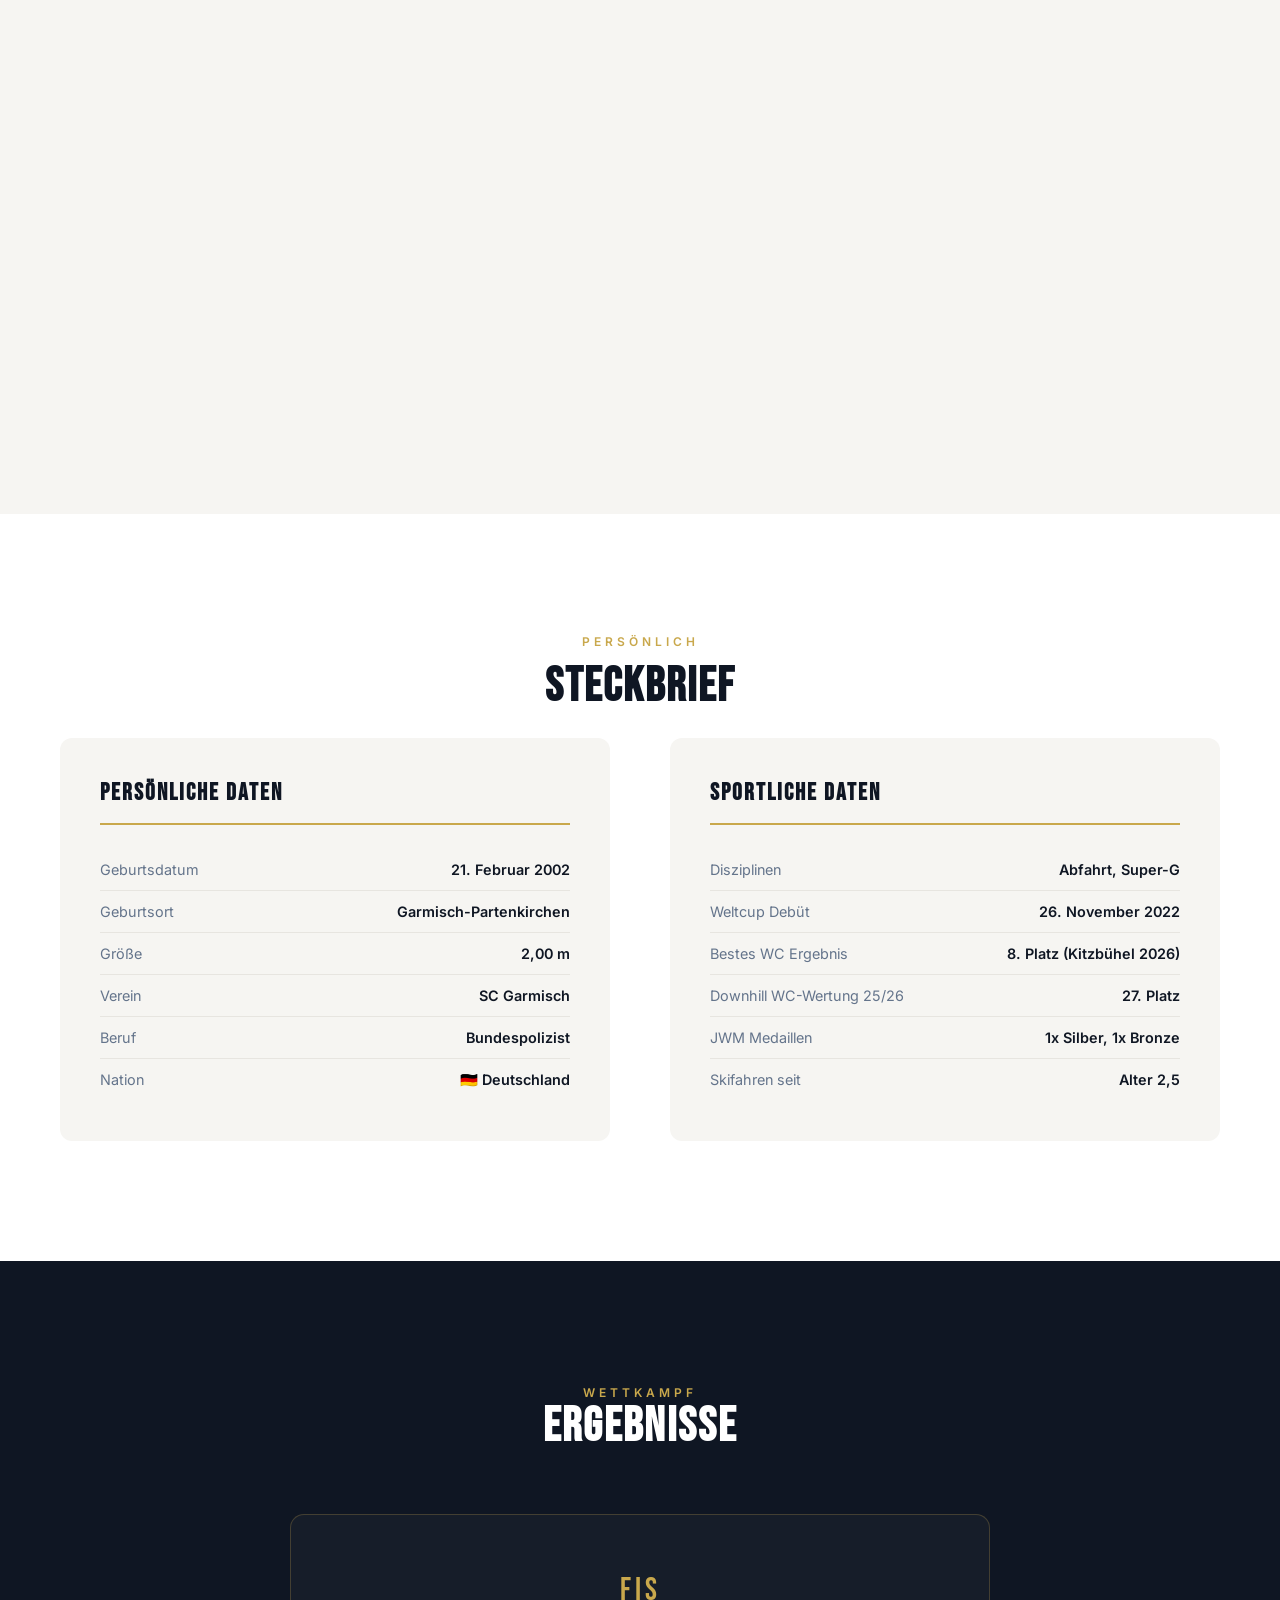
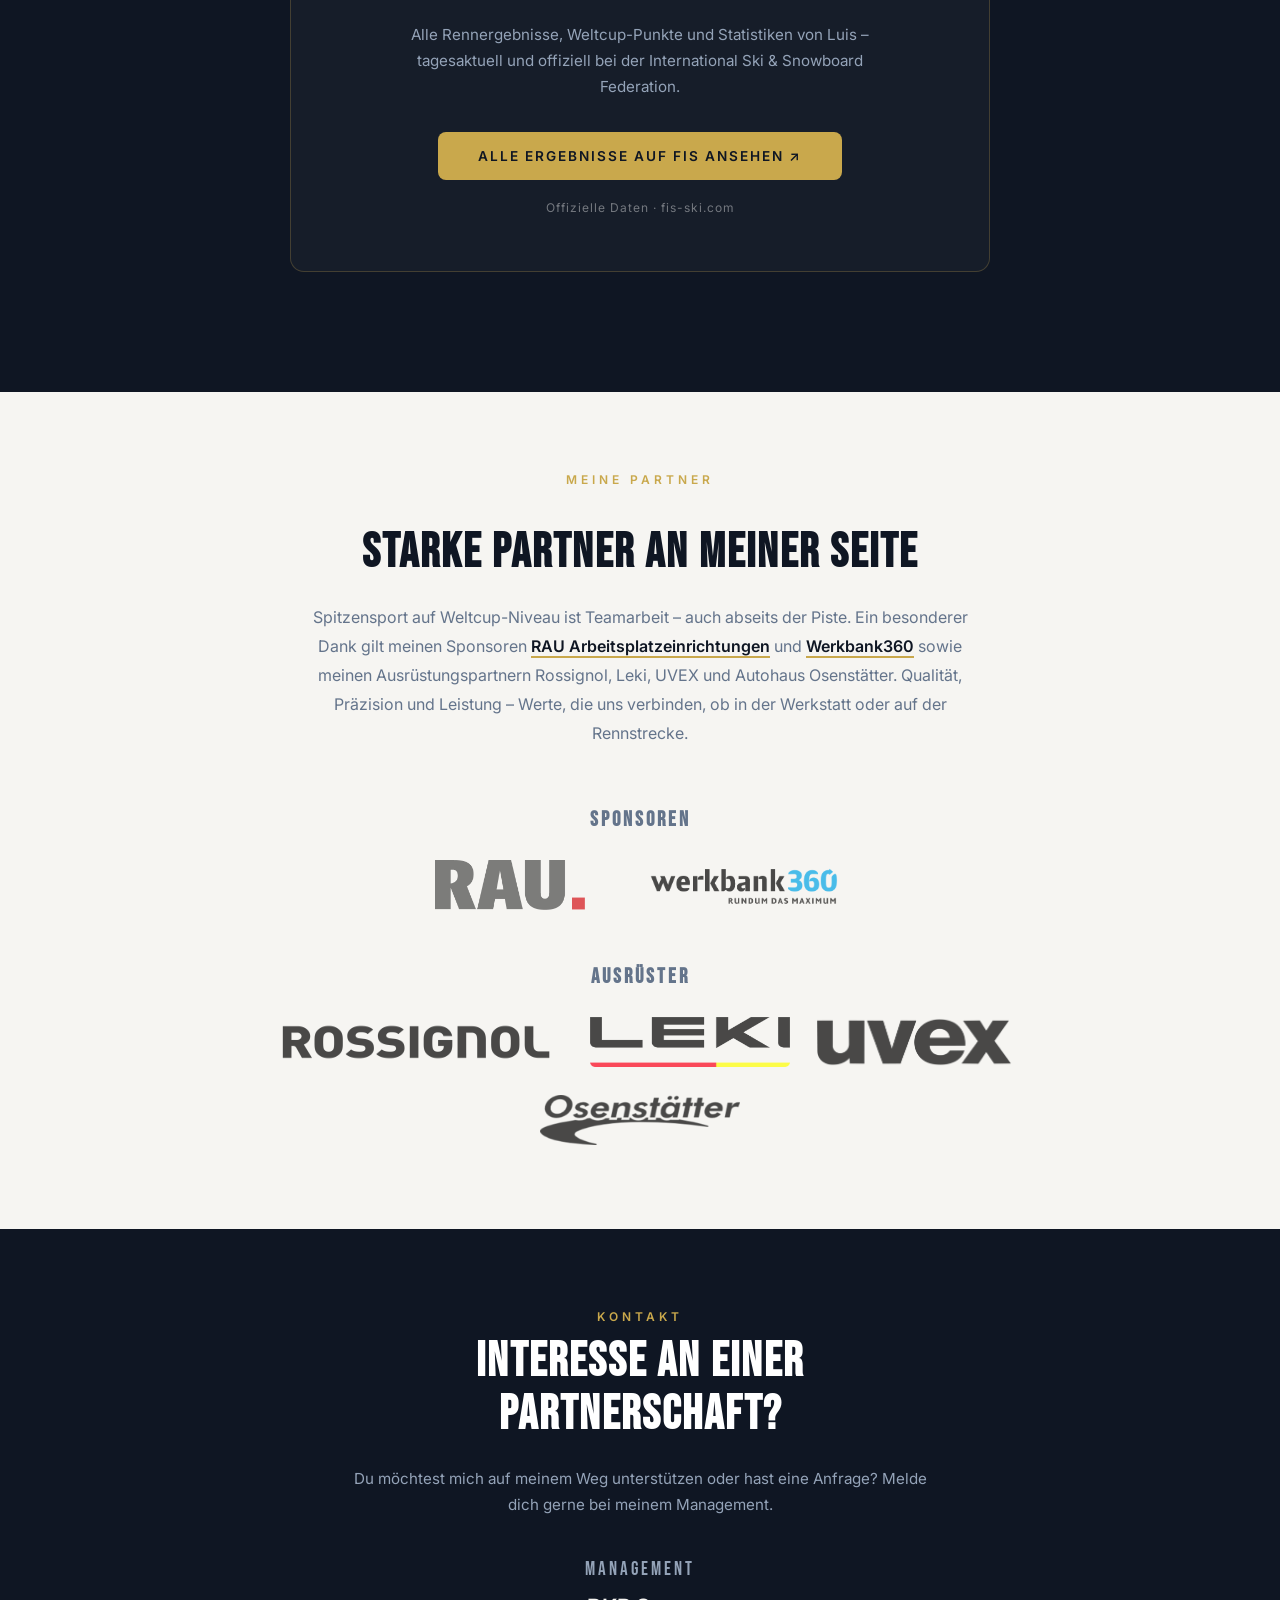
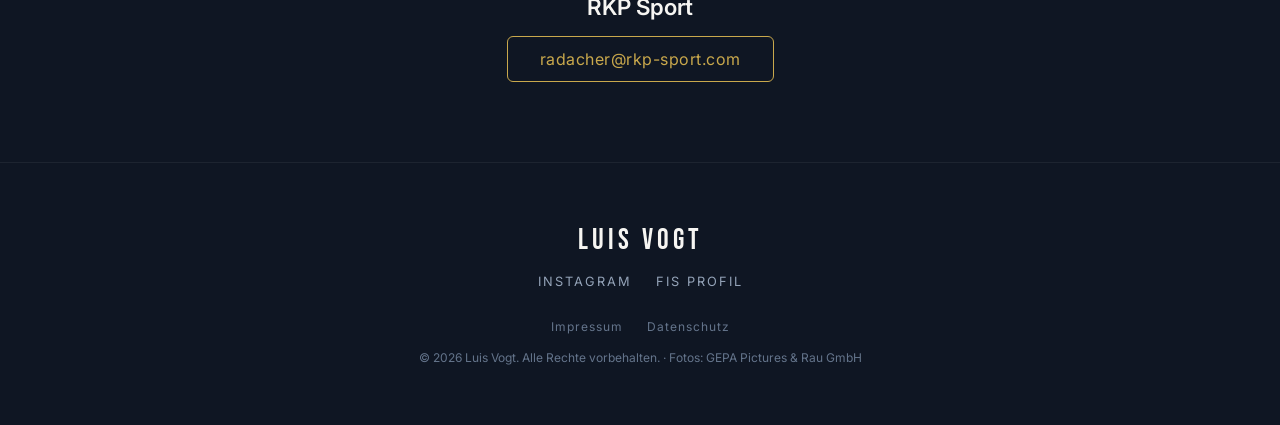
==== commit ca170a5f: "Remove logo from hero section while keeping it in navigation header" ====
--- a/index.html
+++ b/index.html
@@ -313,14 +313,6 @@
             max-width: 900px;
         }
 
-        .hero-logo {
-            display: block;
-            width: clamp(72px, 9vw, 120px);
-            height: auto;
-            margin-bottom: 20px;
-            filter: drop-shadow(0 4px 14px rgba(0,0,0,0.45));
-        }
-
         .hero-tag {
             display: inline-block;
             font-size: 0.85rem;
@@ -1485,7 +1477,6 @@
         <div class="hero-bg" role="img" aria-label="Luis Vogt bei der Abfahrt im Weltcup"></div>
         <div class="hero-overlay"></div>
         <div class="hero-content">
-            <img class="hero-logo" src="Images/logo-lv-white.svg" alt="" width="450" height="444">
             <h1 class="hero-name">LUIS <br><span class="accent">VOGT</span></h1>
             <p class="hero-sub">Deutscher Skirennfahrer in den Speed-Disziplinen. Immer 110&nbsp;% motiviert.</p>
             <div class="hero-stats">
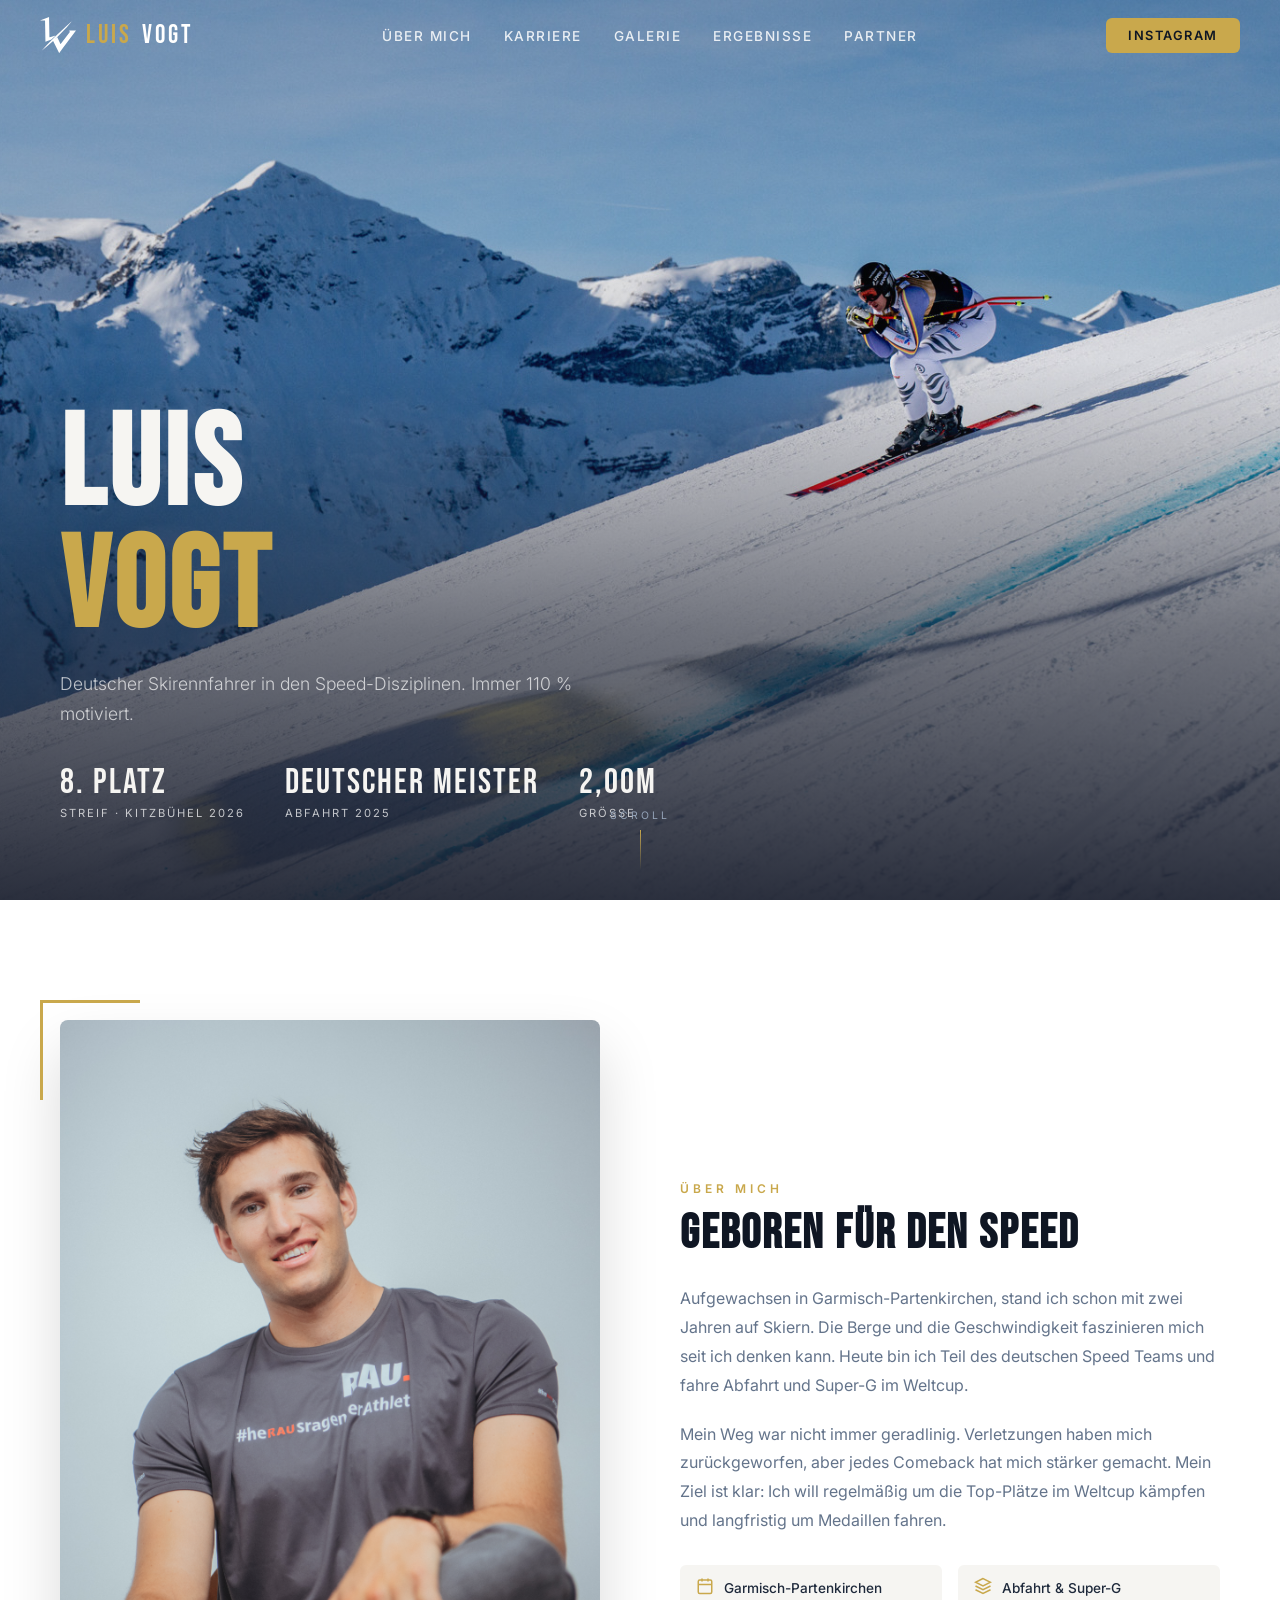
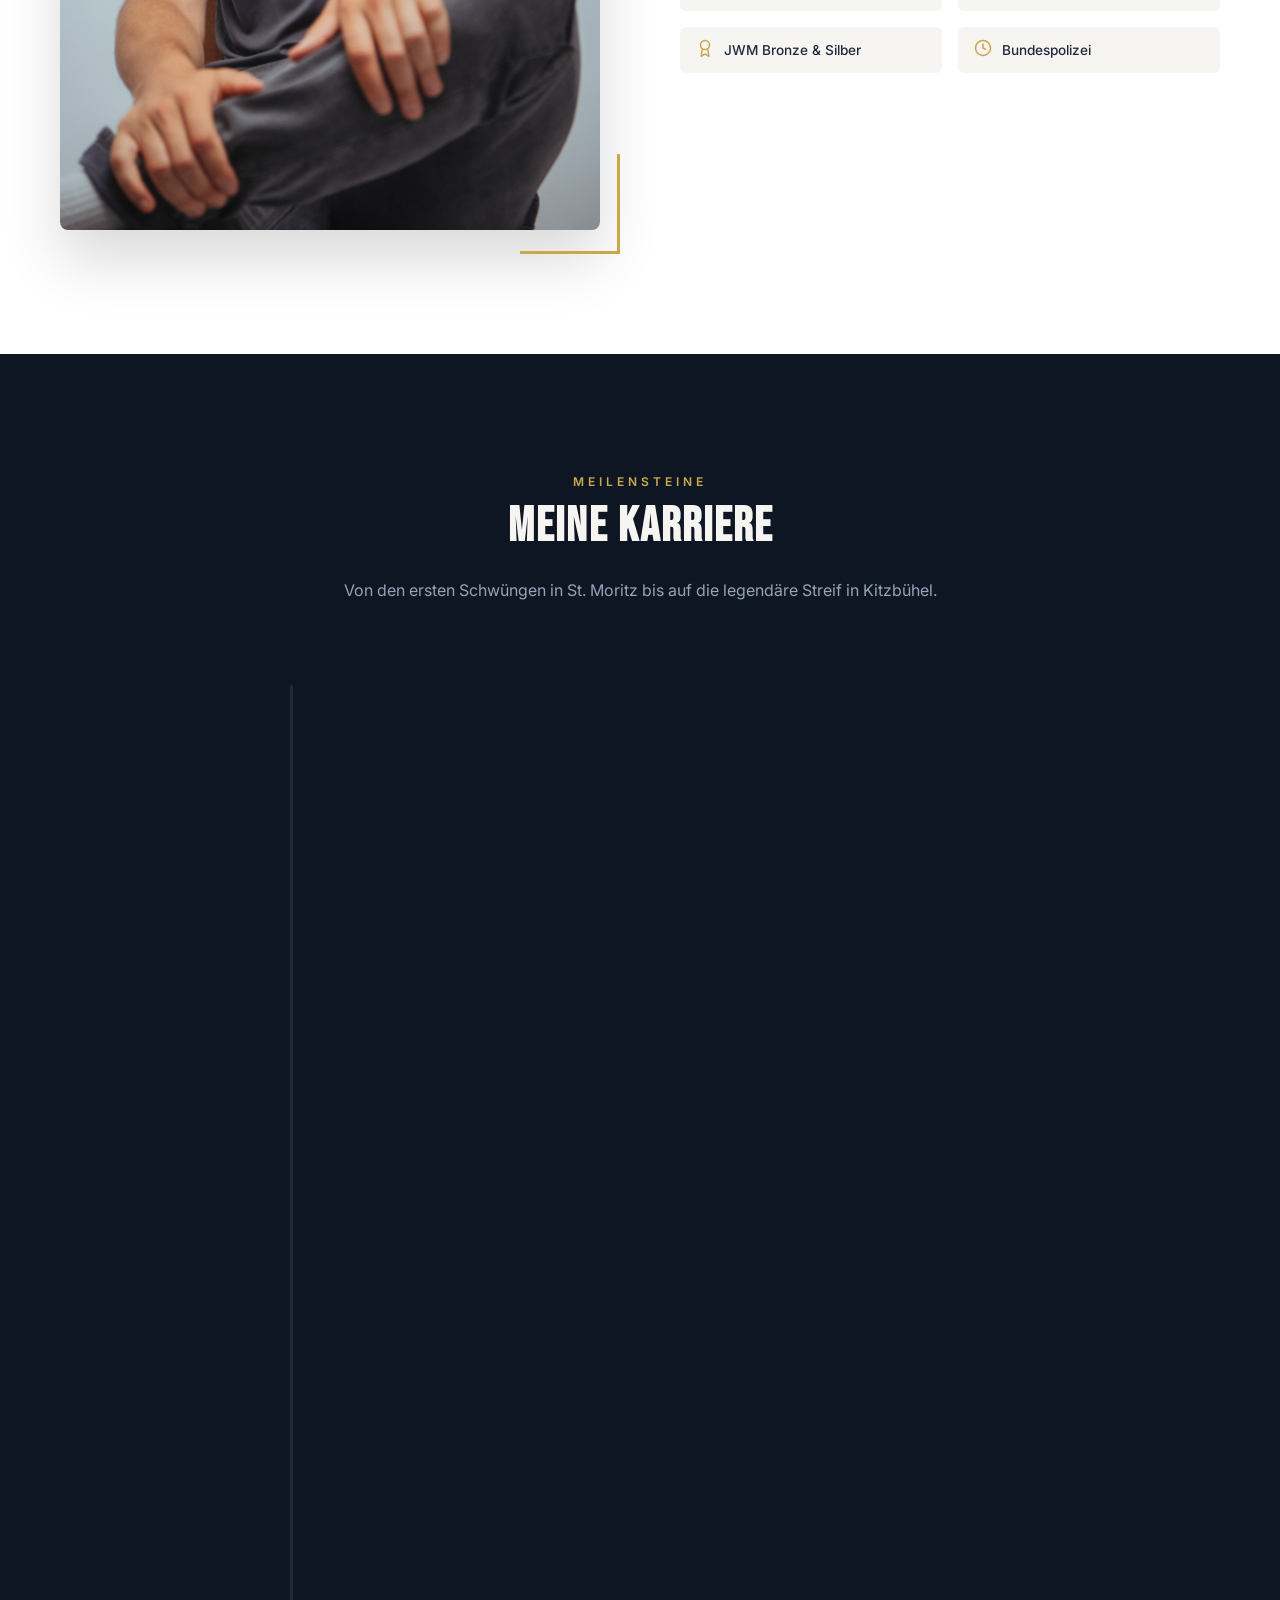
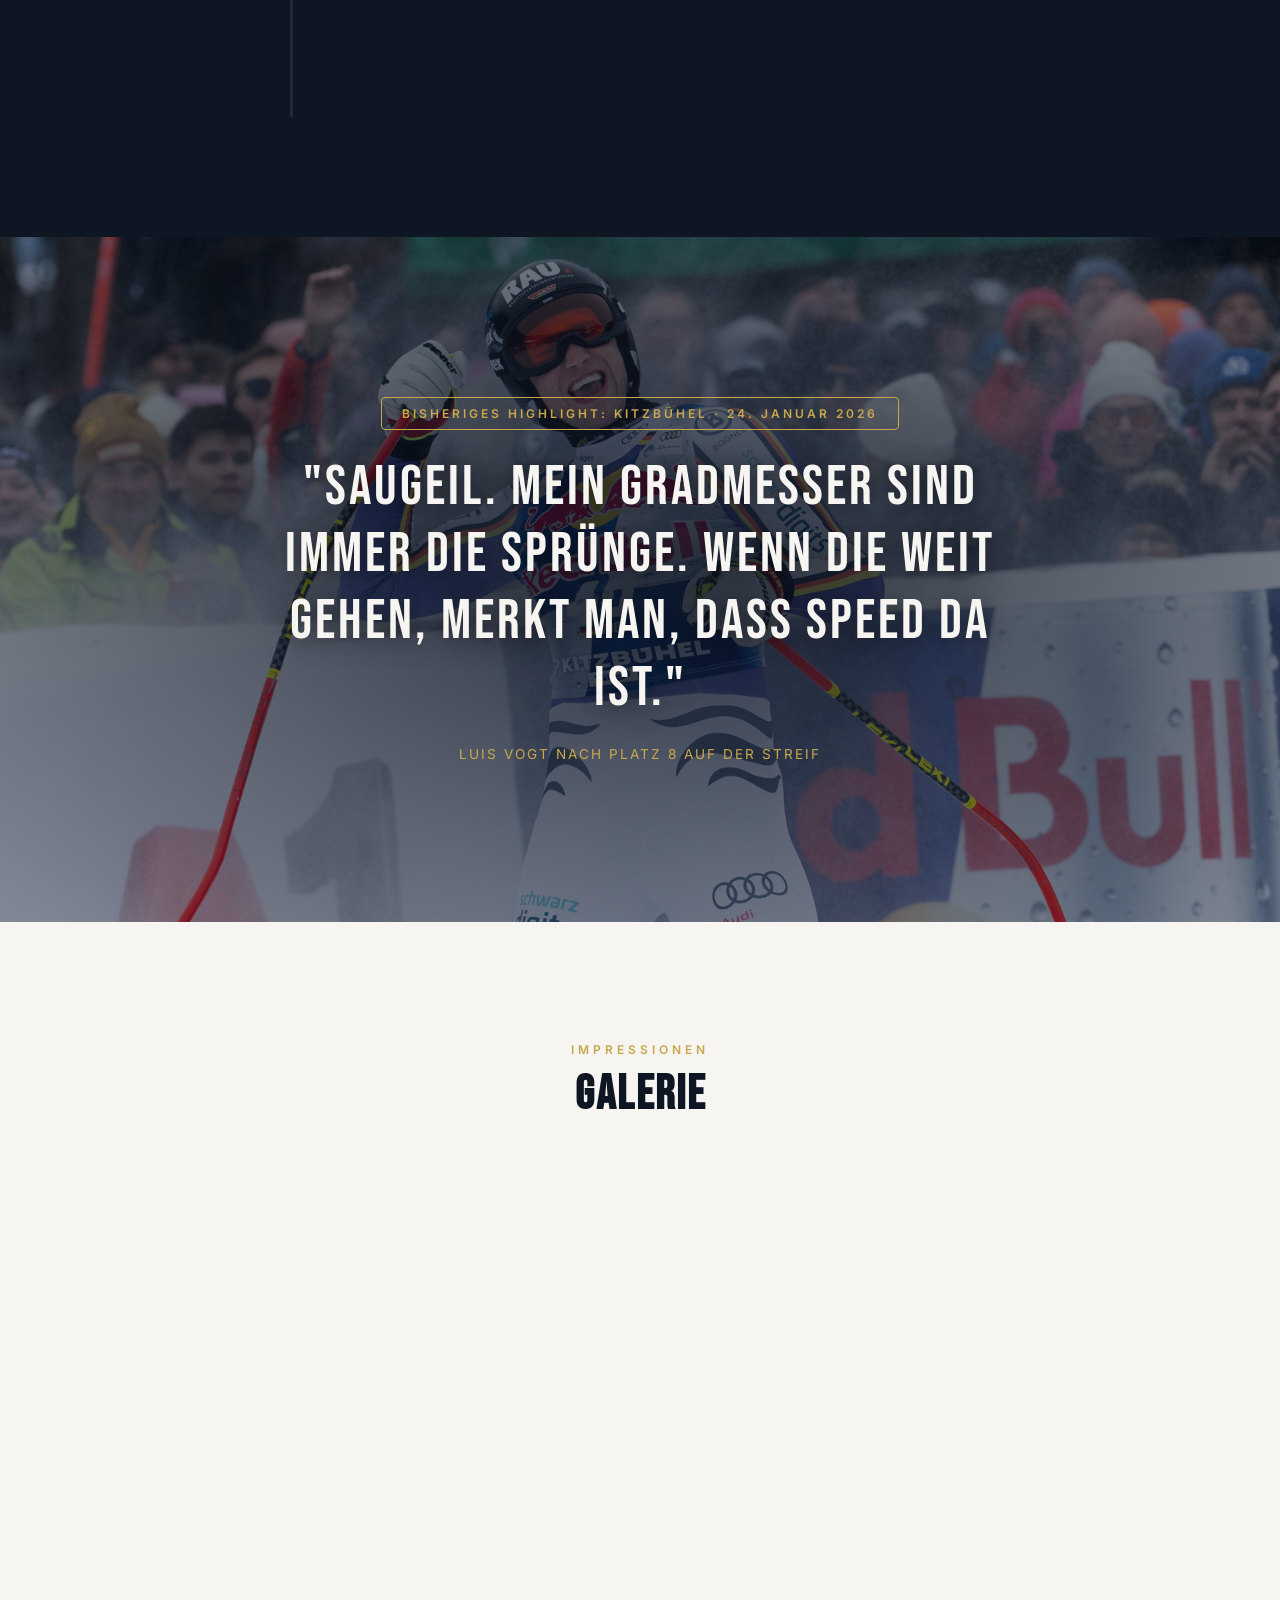
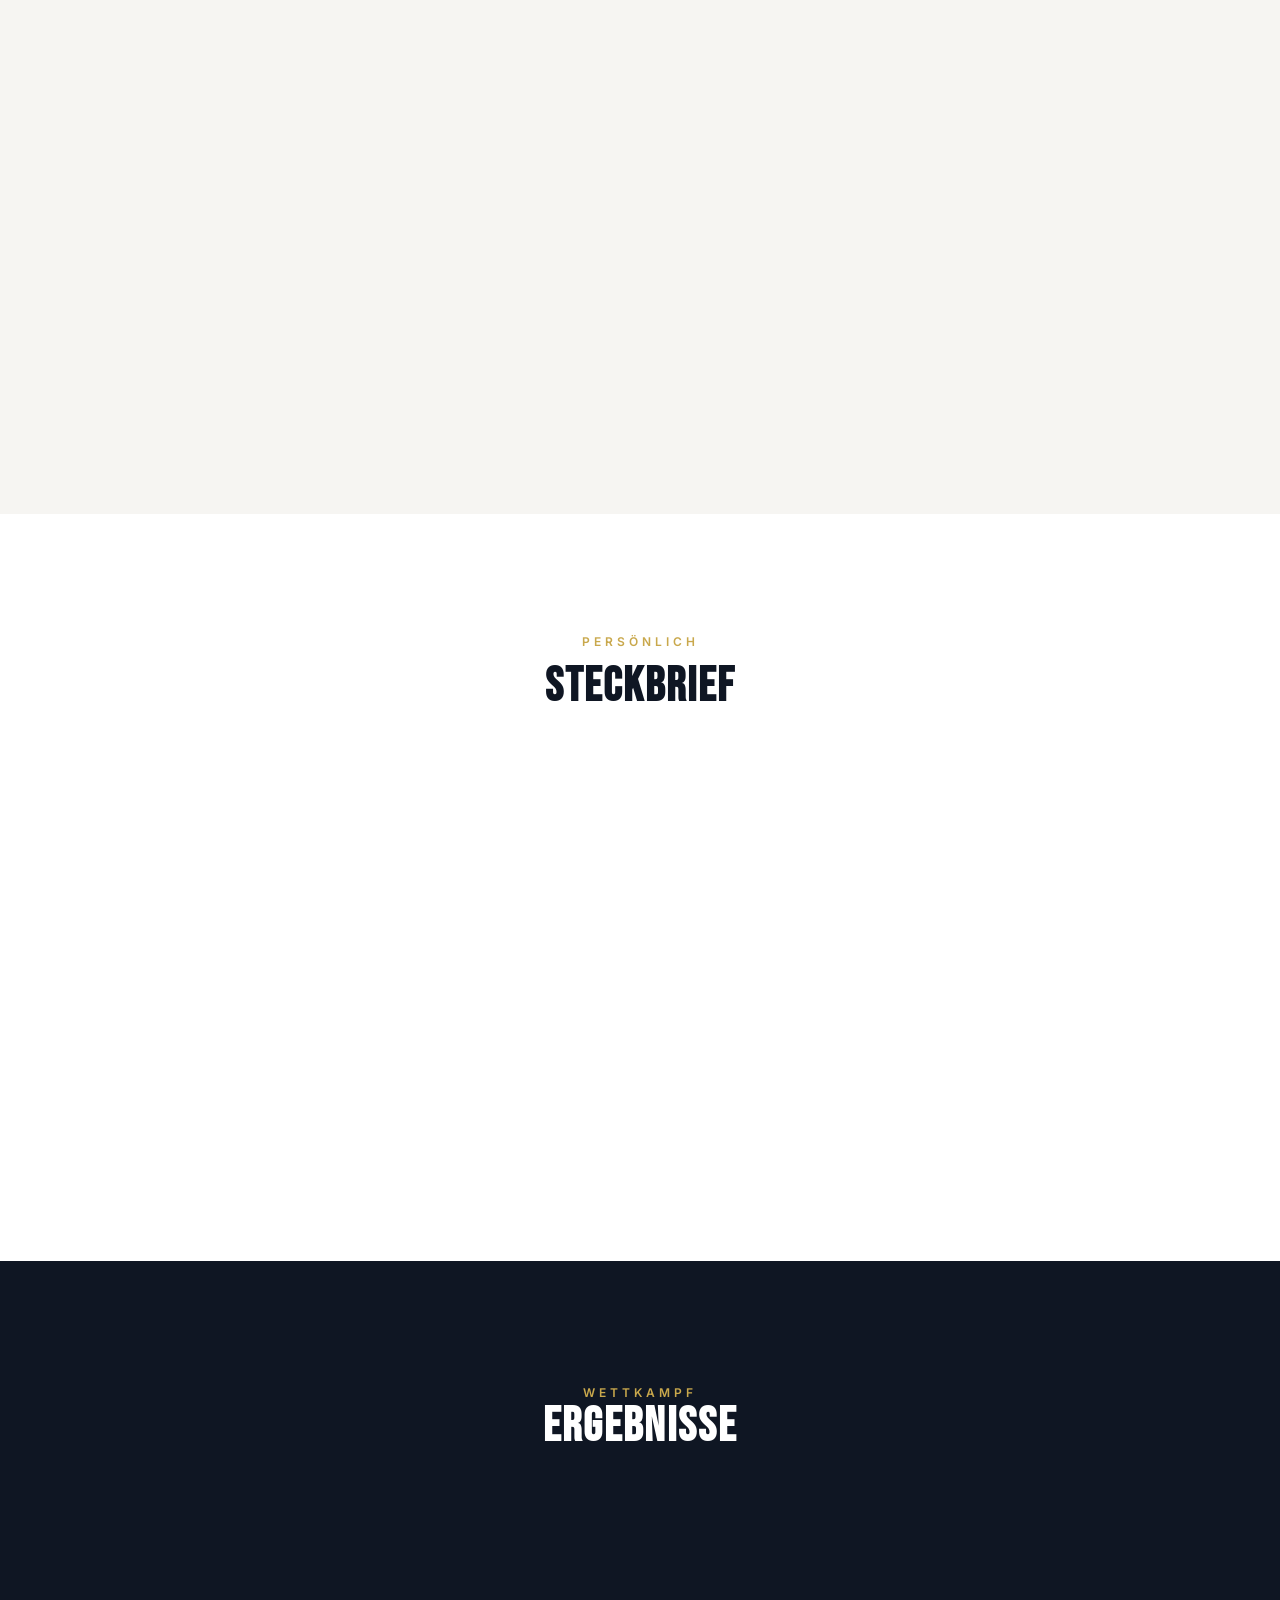
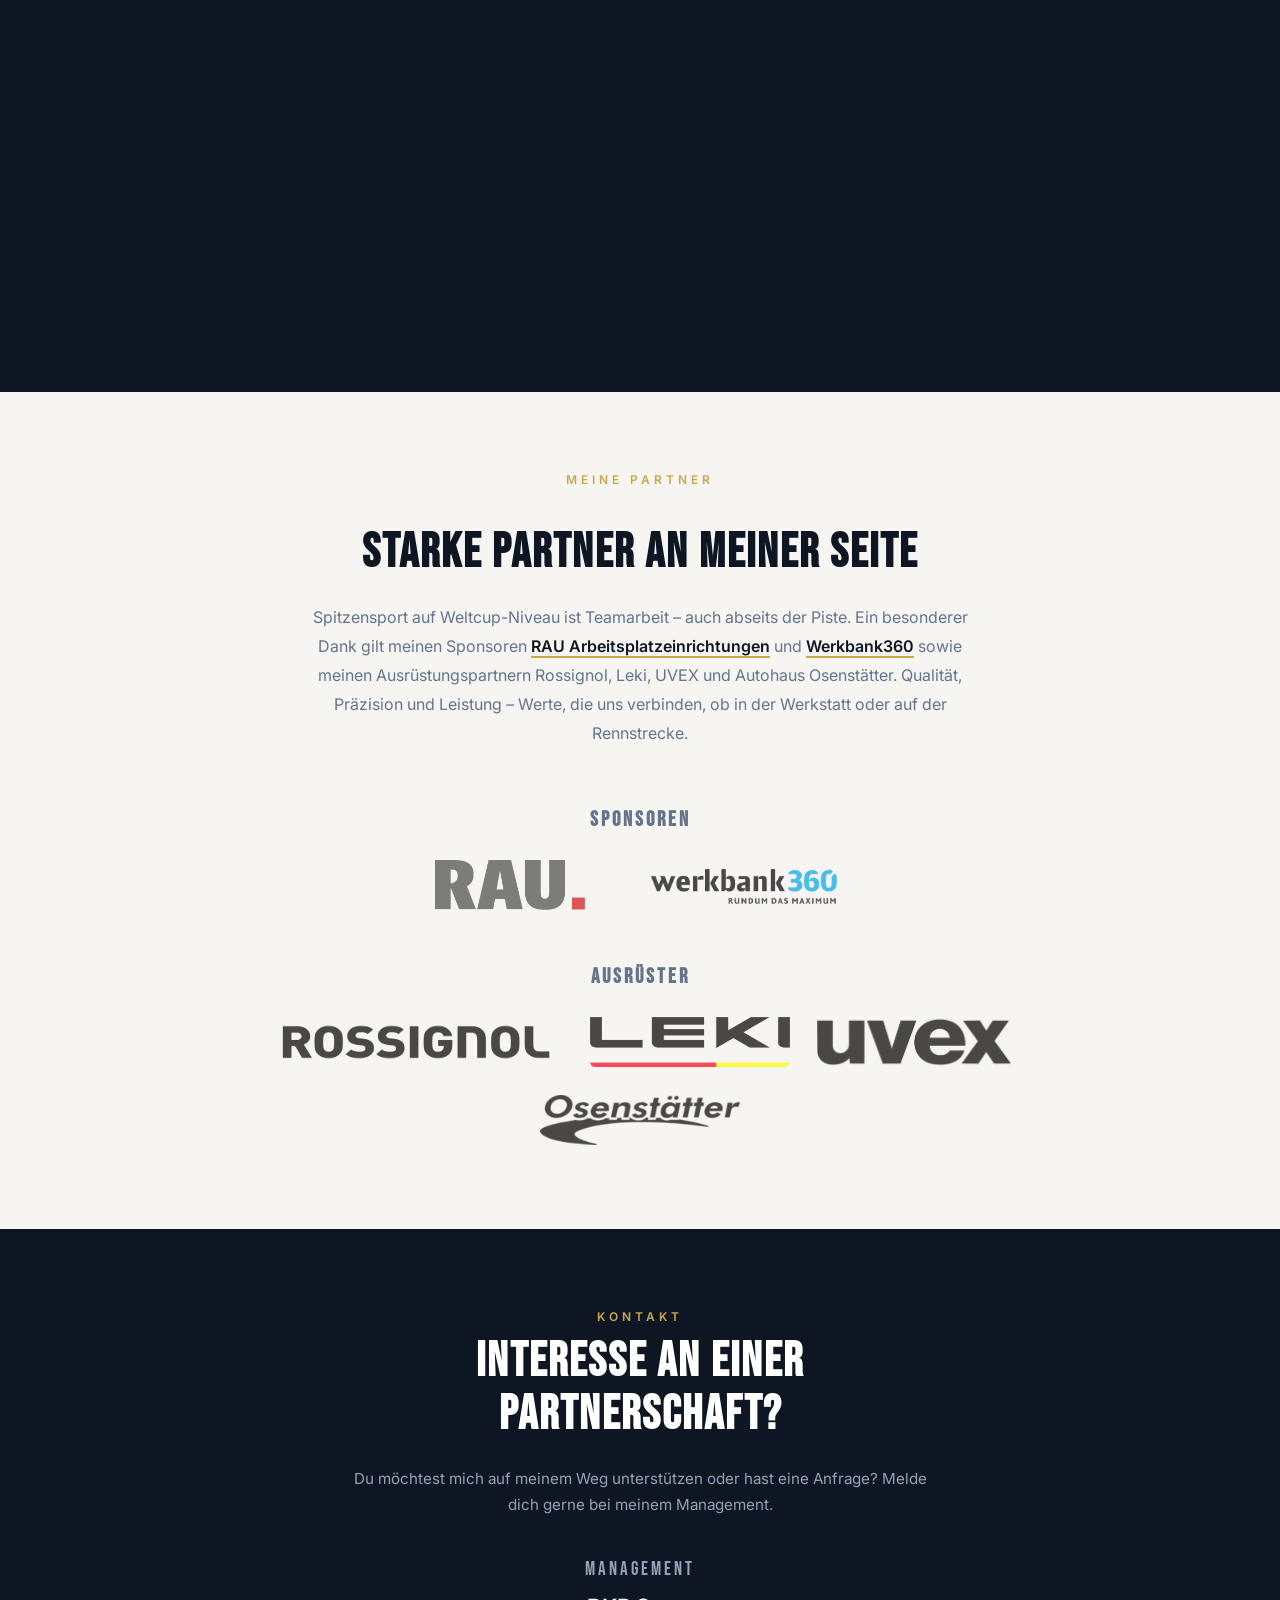
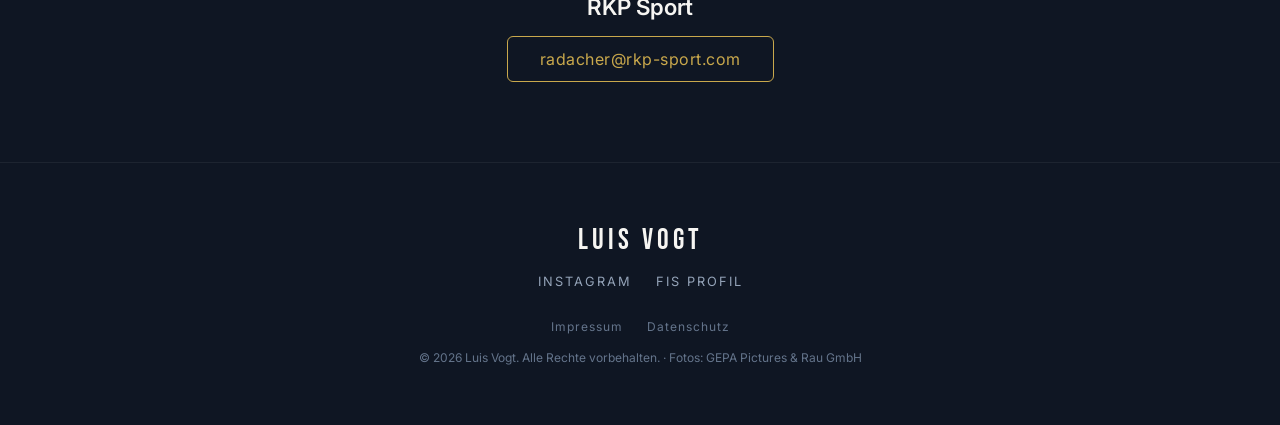
==== commit 77a81140: "Mobile Timeline: Jahreszahlen als Überschrift in der Karte statt überlappend" ====
--- a/index.html
+++ b/index.html
@@ -1366,9 +1366,16 @@
             }
 
             .timeline-year-label {
-                left: -65px;
-                font-size: 1.8rem;
-                width: 50px;
+                display: none;
+            }
+
+            .timeline-year {
+                display: block;
+                font-family: 'Bebas Neue', sans-serif;
+                font-size: 1.5rem;
+                letter-spacing: 3px;
+                color: var(--accent);
+                margin-bottom: 8px;
             }
 
             .timeline-content {
@@ -1456,7 +1463,7 @@
         </ul>
         <div class="nav-right">
         <a
-   	 		href="https://www.instagram.com/luis.vogt_21/"
+   		href="https://www.instagram.com/luis.vogt_21/"
     		class="nav-cta"
     		target="_blank"
     		rel="noopener noreferrer"
@@ -1660,7 +1667,7 @@
                 <img src="Images/Heimspiel.jpg" alt="Heimspiel in Garmisch" loading="lazy" width="600" height="400">
                 <div class="gallery-item-overlay">
                     <span class="gallery-item-label">Heimspiel in Garmisch</span>
-                </div>					
+                </div>				
             </div>
             <div class="gallery-item small" data-caption="Kitzbühel">
                 <img src="Images/lowres_3145_GEPA-20260121-101-106-0059.jpg" alt="In Kitzbühel in der Luft" loading="lazy" width="600" height="400">
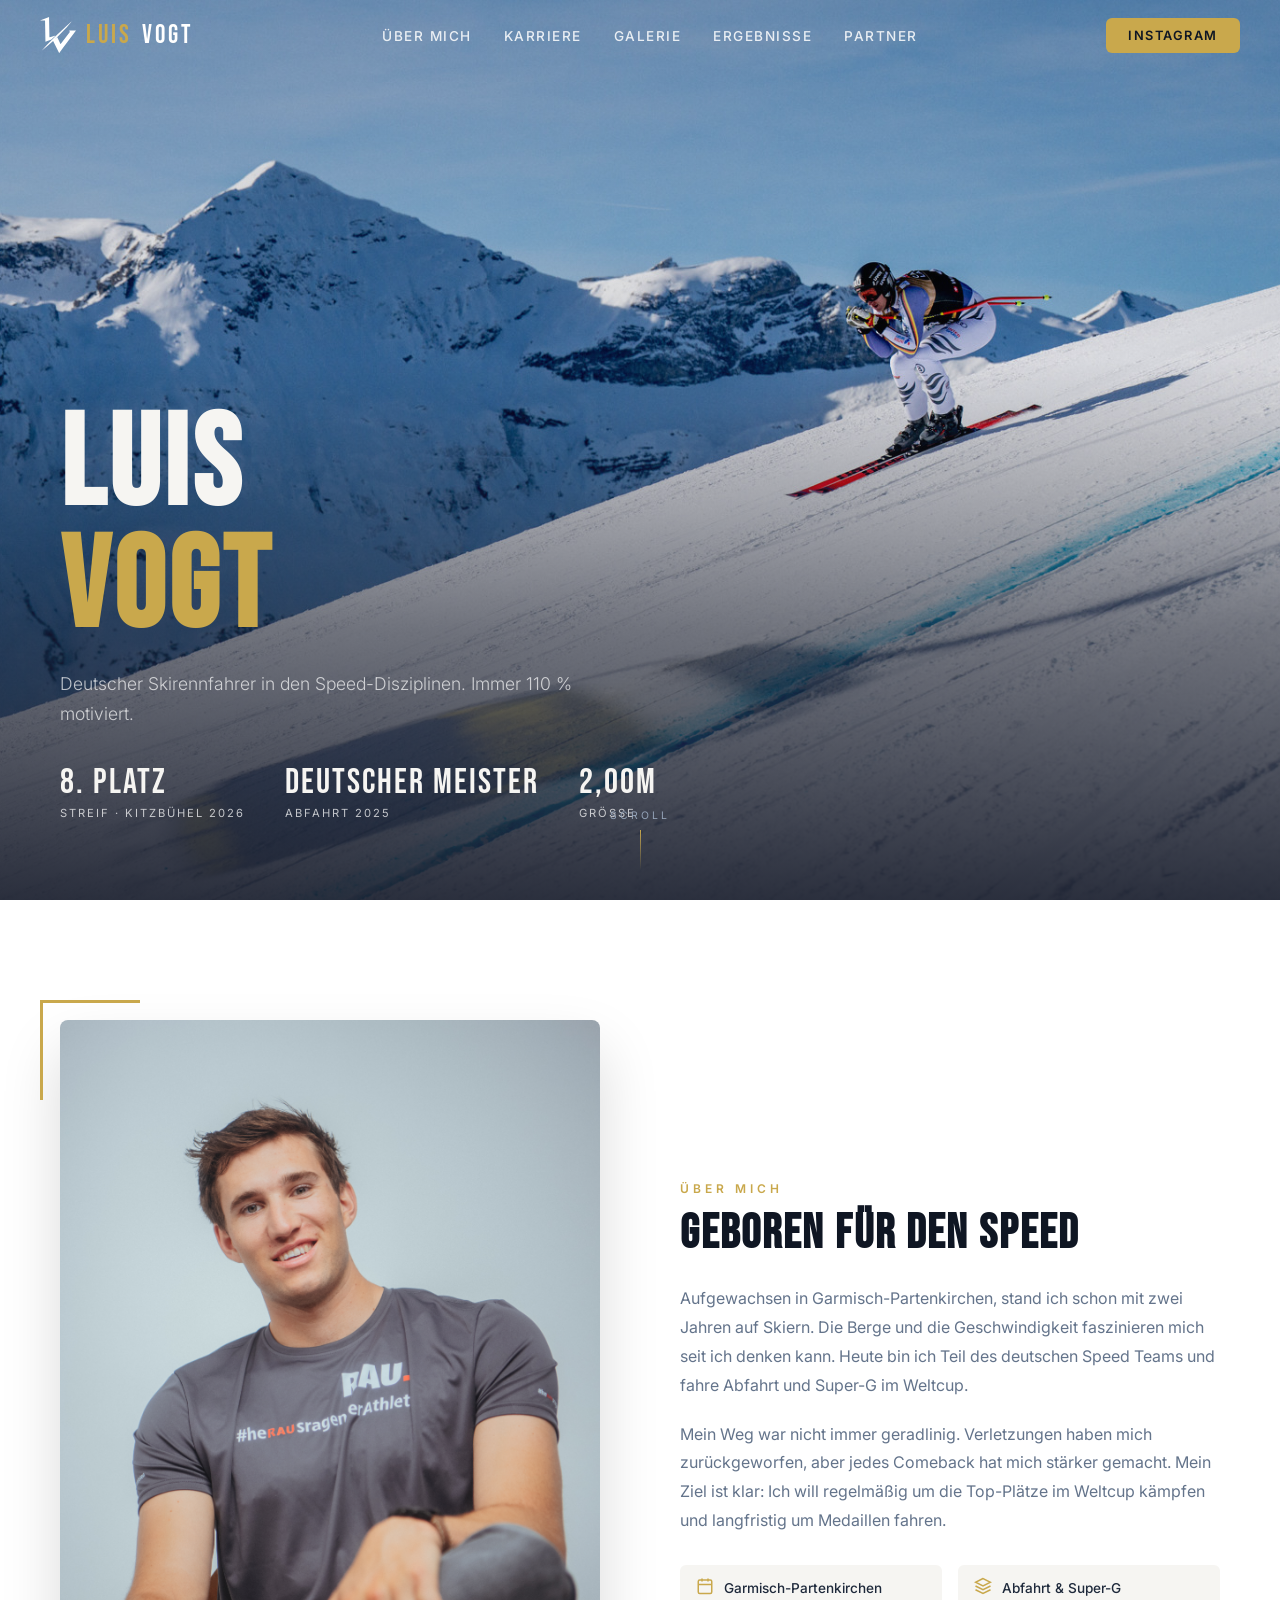
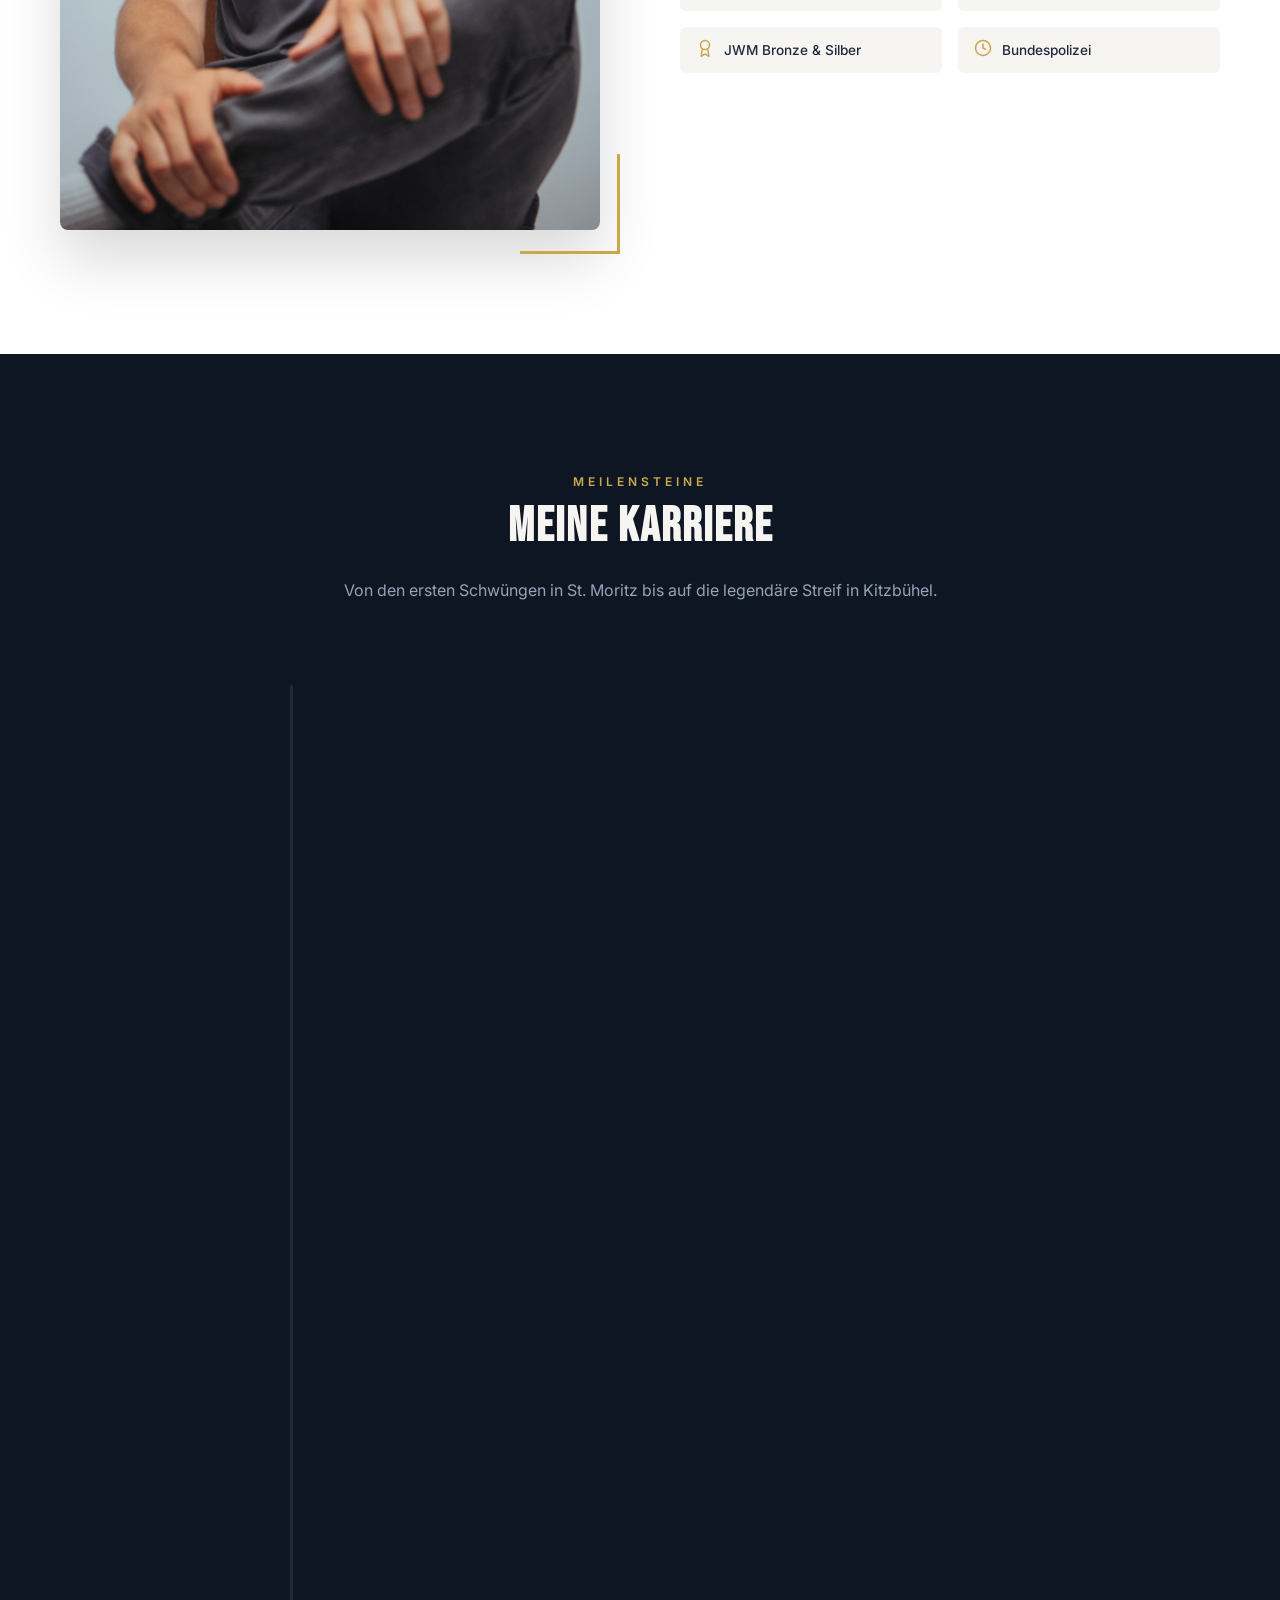
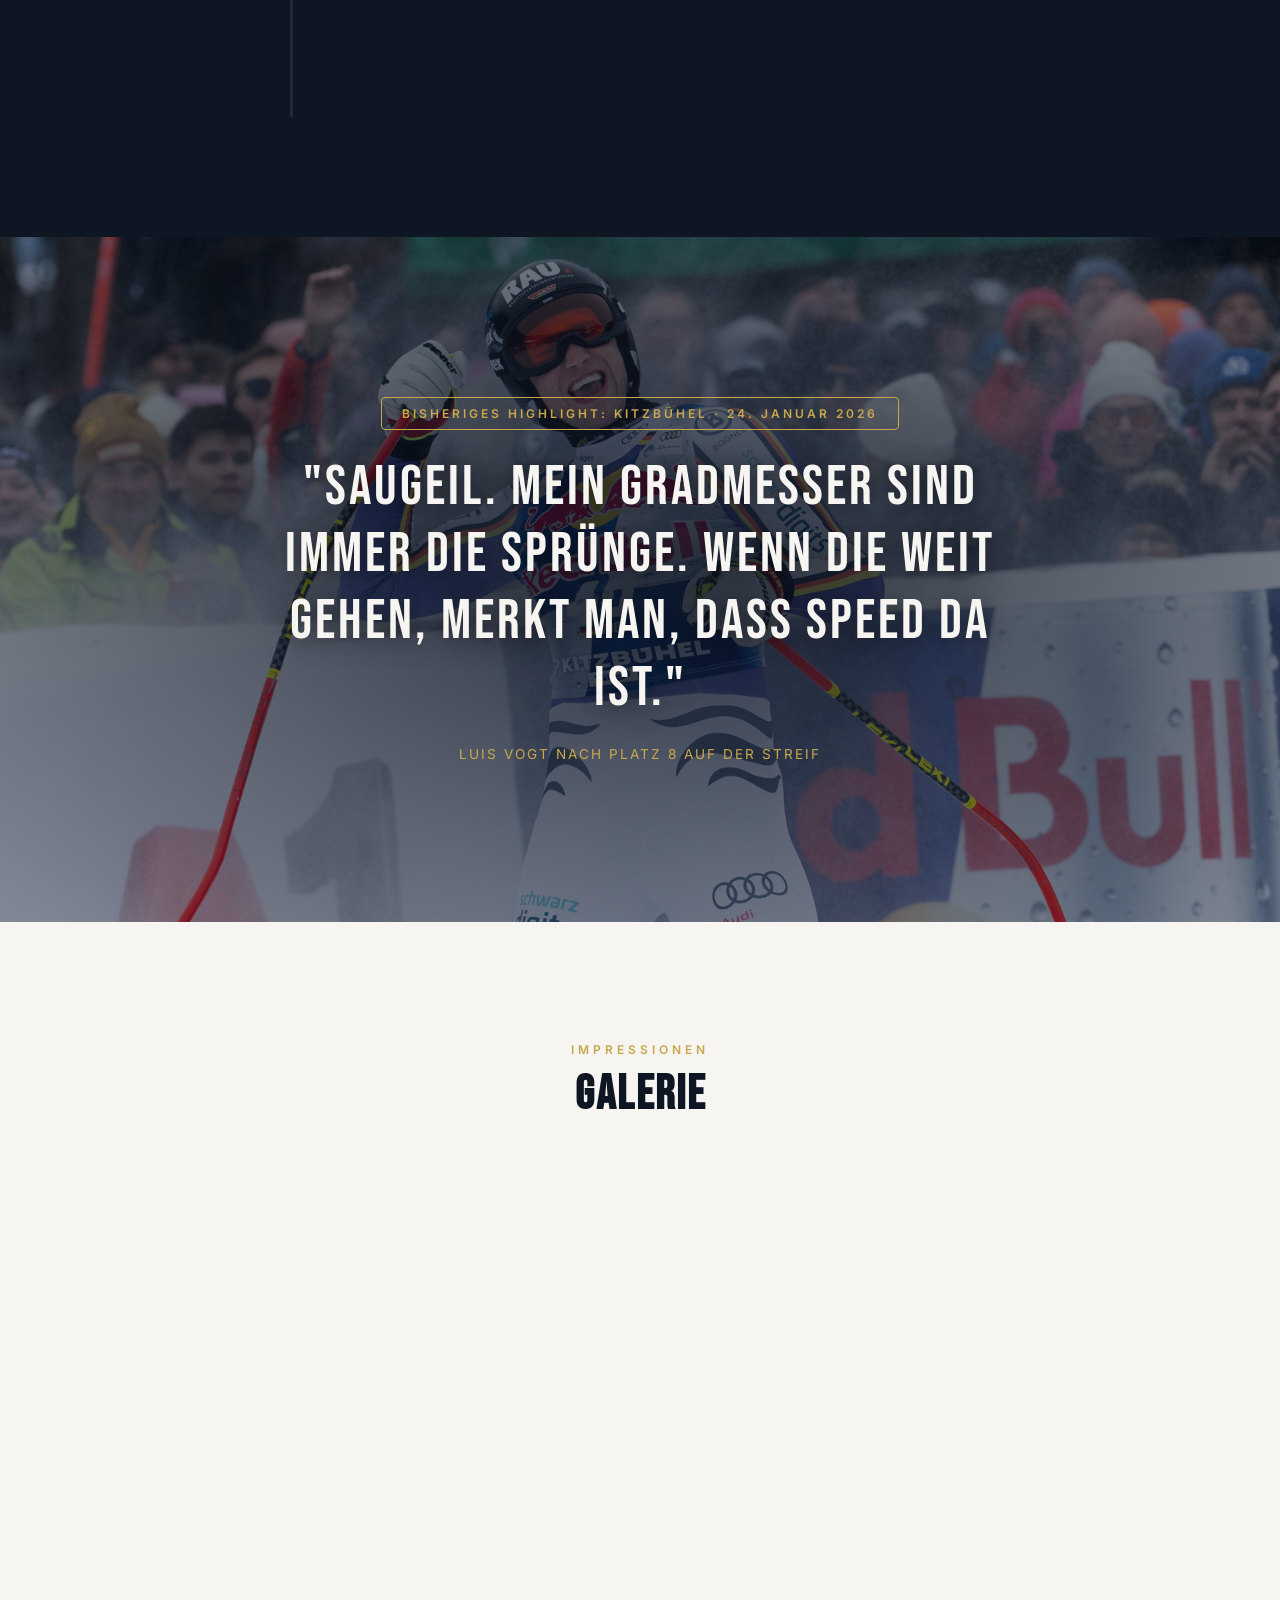
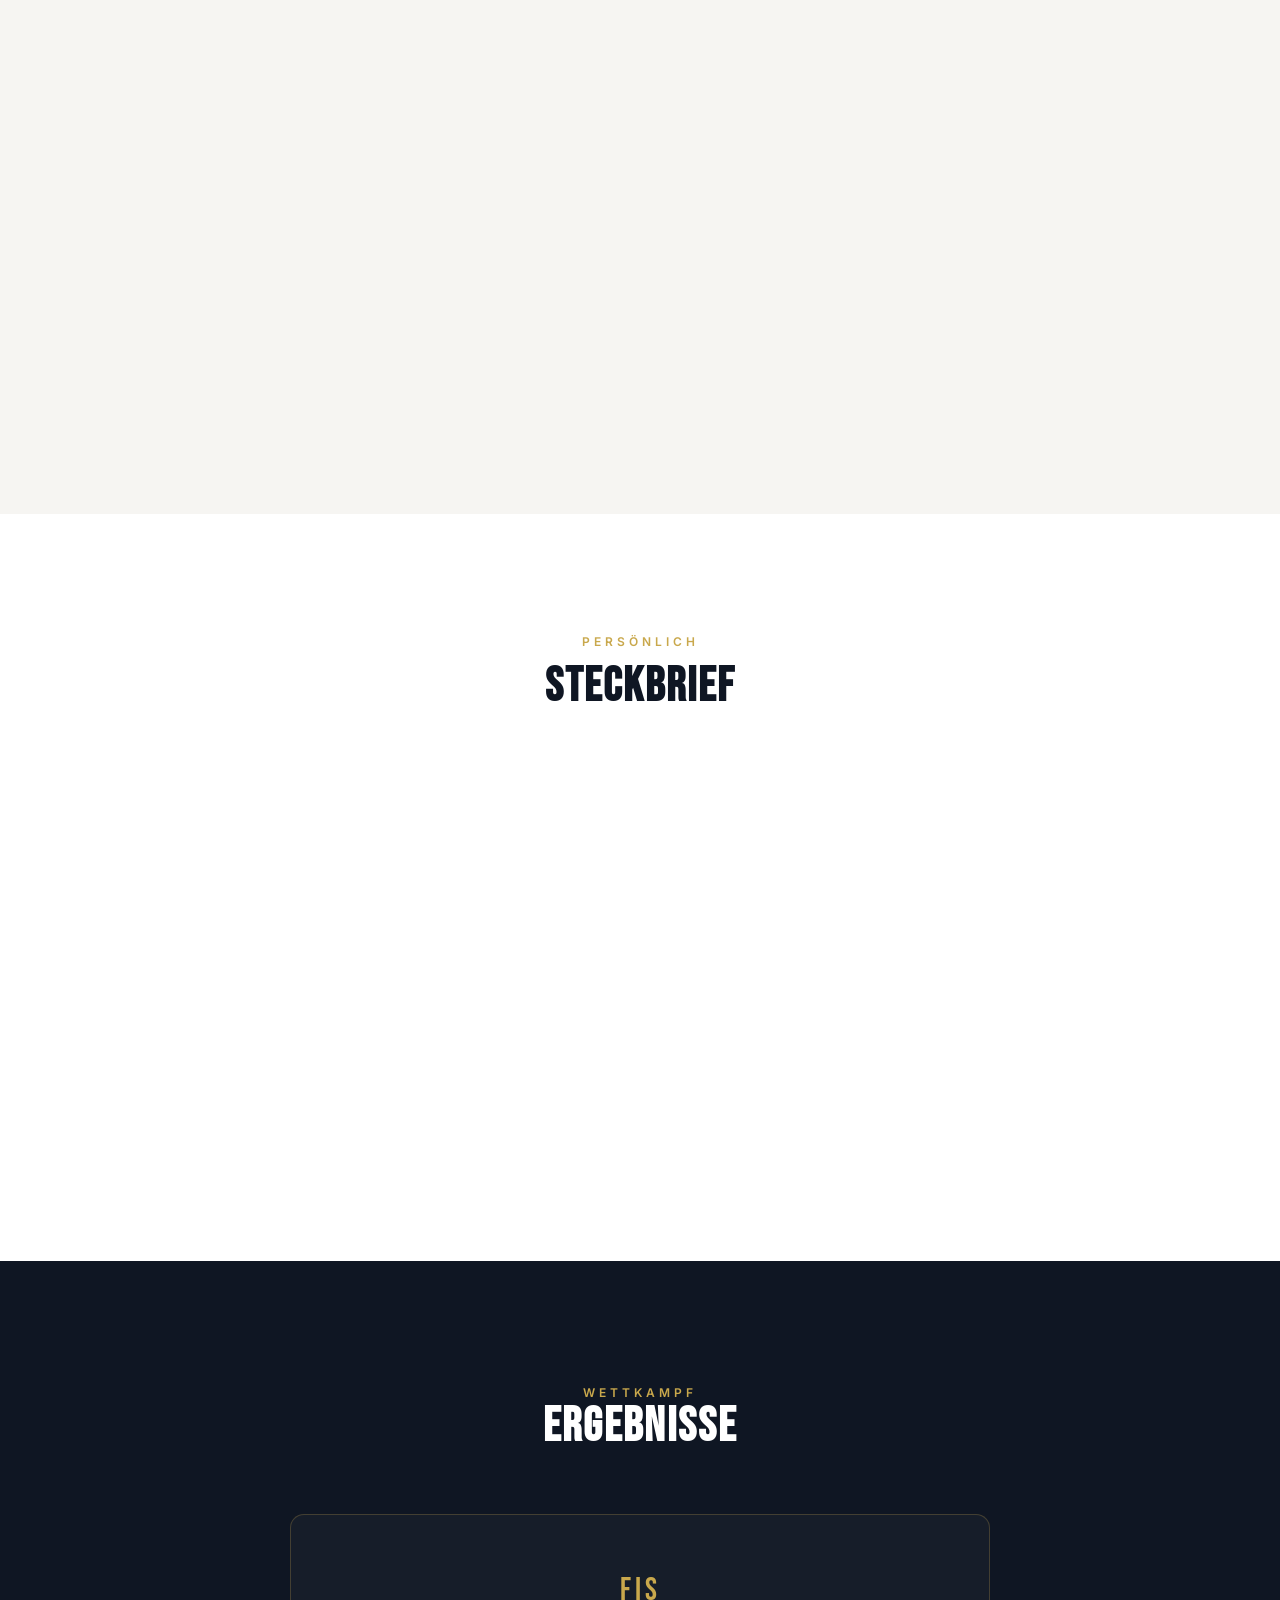
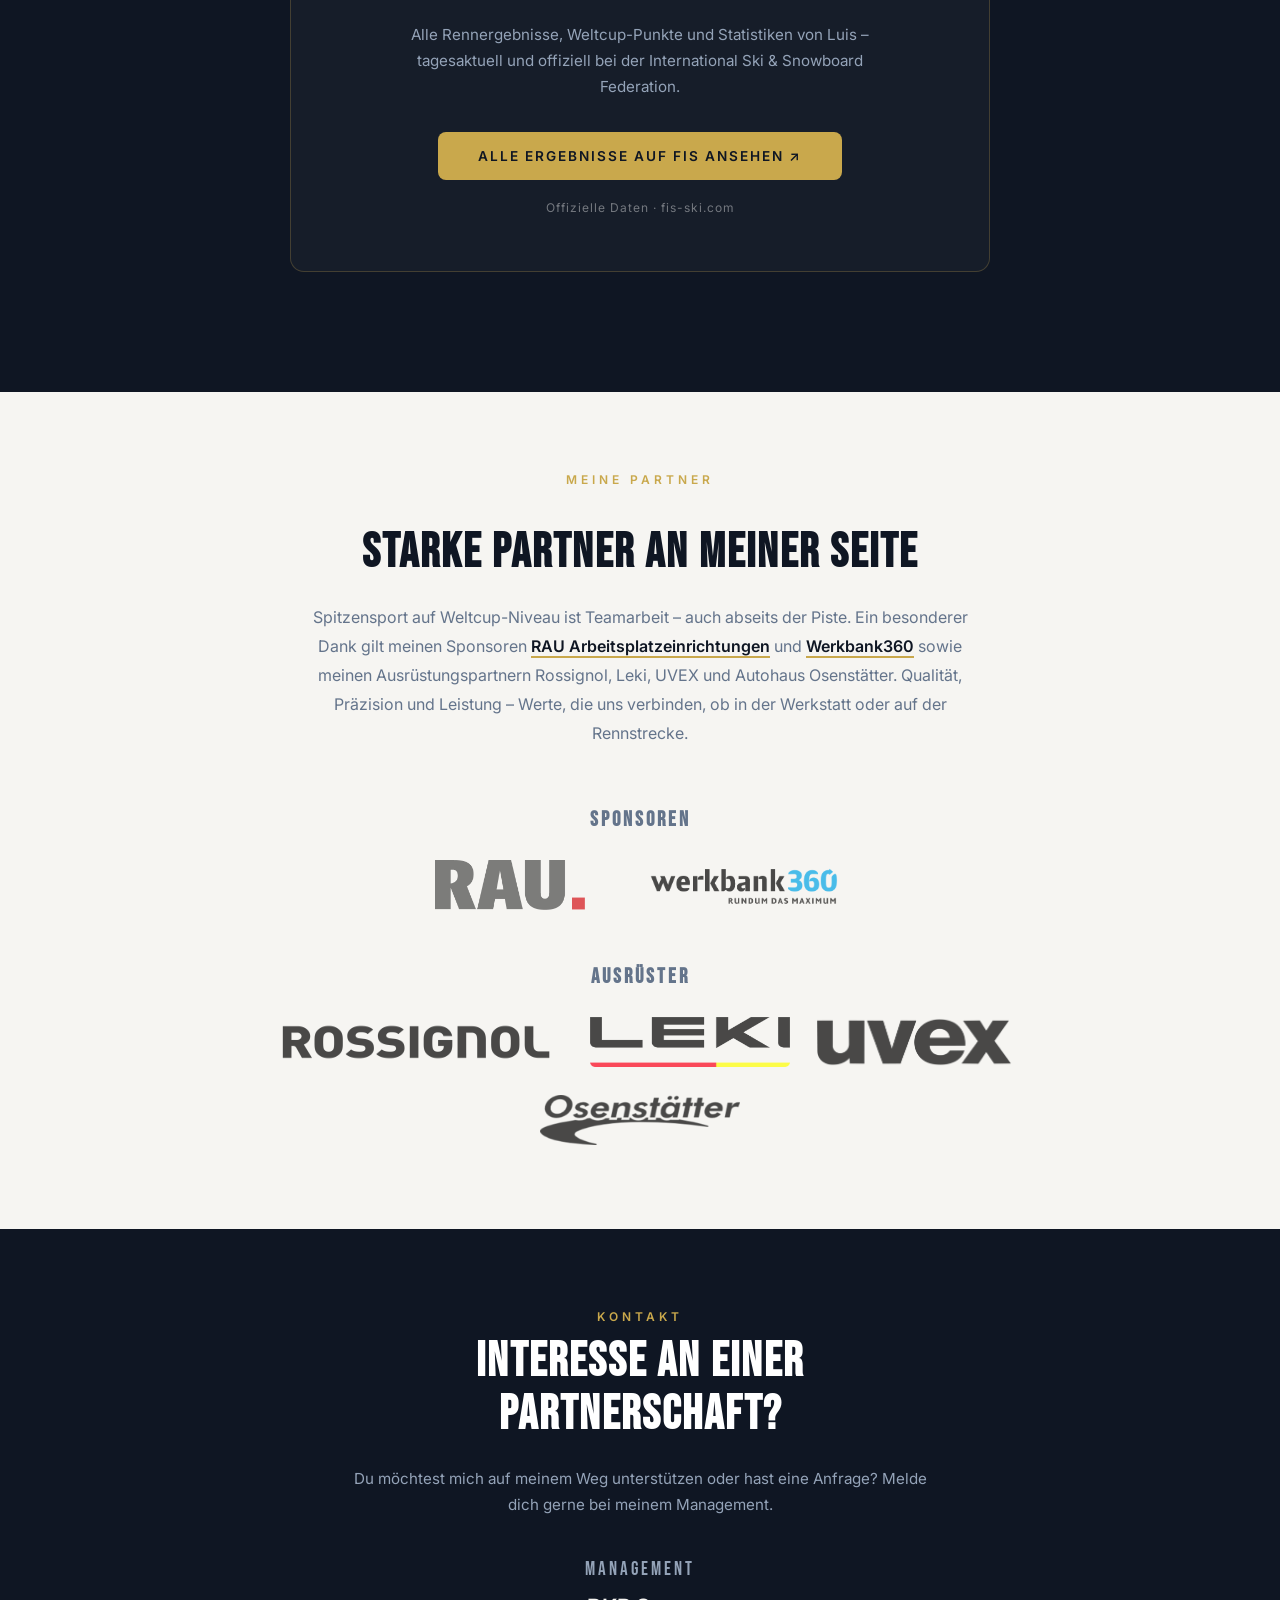
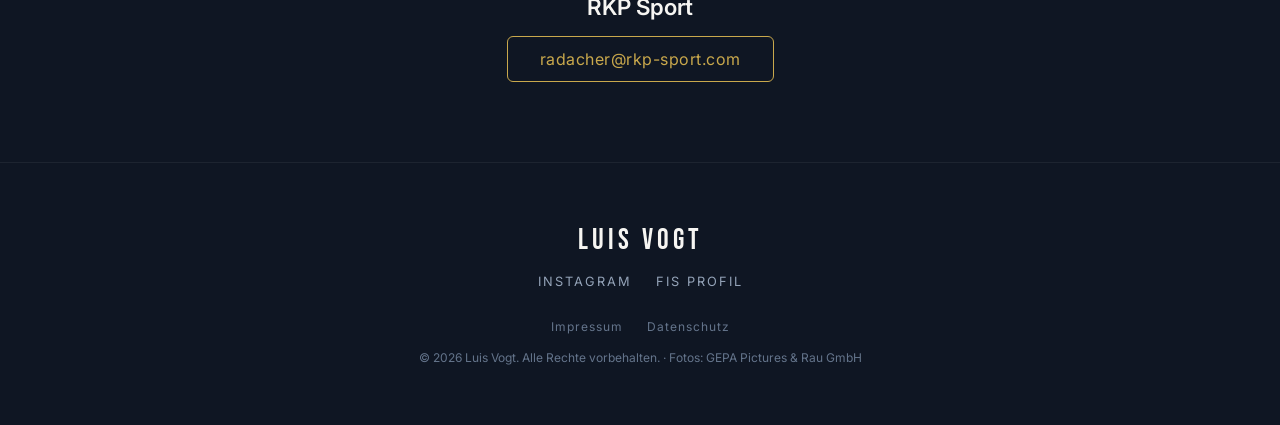
==== commit 075f8afd: "Update index.html" ====
--- a/index.html
+++ b/index.html
@@ -10,21 +10,21 @@
     <meta name="keywords" content="Luis Vogt, Ski Alpin, Abfahrt, Super-G, Weltcup, Kitzbühel, Streif, SC Garmisch, Skirennfahrer, Deutschland">
     <meta name="author" content="Luis Vogt">
     <meta name="robots" content="index, follow">
-    <link rel="canonical" href="https://www.PLATZHALTER-DOMAIN.de/">
+    <link rel="canonical" href="https://www.Luis-Vogt.de/">
 
     <!-- Open Graph / Social Sharing -->
     <meta property="og:type" content="website">
     <meta property="og:title" content="Luis Vogt | Ski Alpin | Abfahrt & Super-G">
     <meta property="og:description" content="Deutscher Skirennfahrer im Weltcup. Abfahrt und Super-G. Platz 8 auf der Streif in Kitzbühel 2026.">
-    <meta property="og:image" content="https://www.PLATZHALTER-DOMAIN.de/Images/og-image.jpg">
-    <meta property="og:url" content="https://www.PLATZHALTER-DOMAIN.de/">
+    <meta property="og:image" content="https://www.Luis-Vogt.de/Images/og-image.jpg">
+    <meta property="og:url" content="https://www.Luis-Vogt.de/">
     <meta property="og:locale" content="de_DE">
 
     <!-- Twitter Card -->
     <meta name="twitter:card" content="summary_large_image">
     <meta name="twitter:title" content="Luis Vogt | Ski Alpin">
     <meta name="twitter:description" content="Deutscher Skirennfahrer im Weltcup. Abfahrt und Super-G. Platz 8 auf der Streif in Kitzbühel 2026.">
-    <meta name="twitter:image" content="https://www.PLATZHALTER-DOMAIN.de/Images/og-image.jpg">
+    <meta name="twitter:image" content="https://www.Luis-Vogt.de/Images/og-image.jpg">
 
     <!-- Favicon -->
     <link rel="icon" type="image/png" sizes="32x32" href="Images/favicon-32x32.png">
@@ -38,8 +38,8 @@
         "@context": "https://schema.org",
         "@type": "Person",
         "name": "Luis Vogt",
-        "url": "https://www.PLATZHALTER-DOMAIN.de/",
-        "image": "https://www.PLATZHALTER-DOMAIN.de/Images/og-image.jpg",
+        "url": "https://www.Luis-Vogt.de/",
+        "image": "https://www.Luis-Vogt.de/Images/og-image.jpg",
         "jobTitle": "Professioneller Skirennfahrer",
         "birthDate": "2002-02-21",
         "birthPlace": {
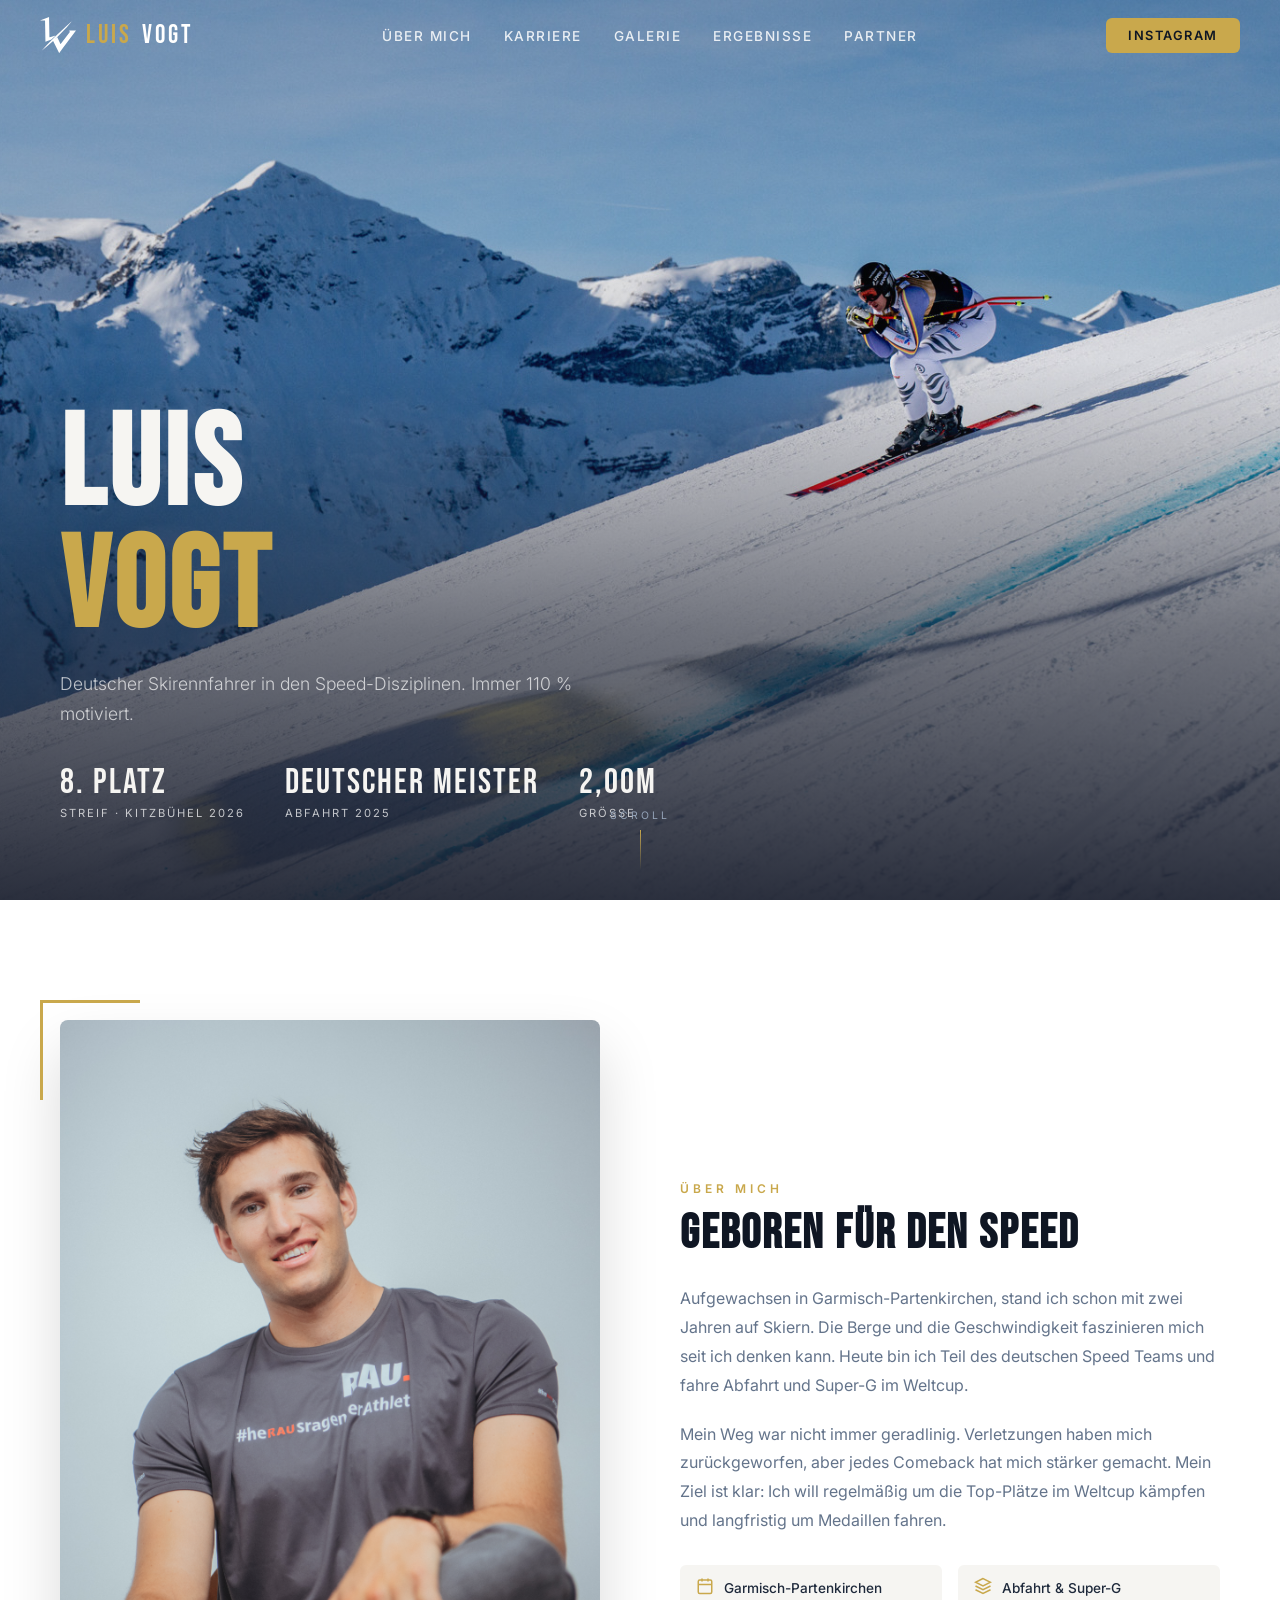
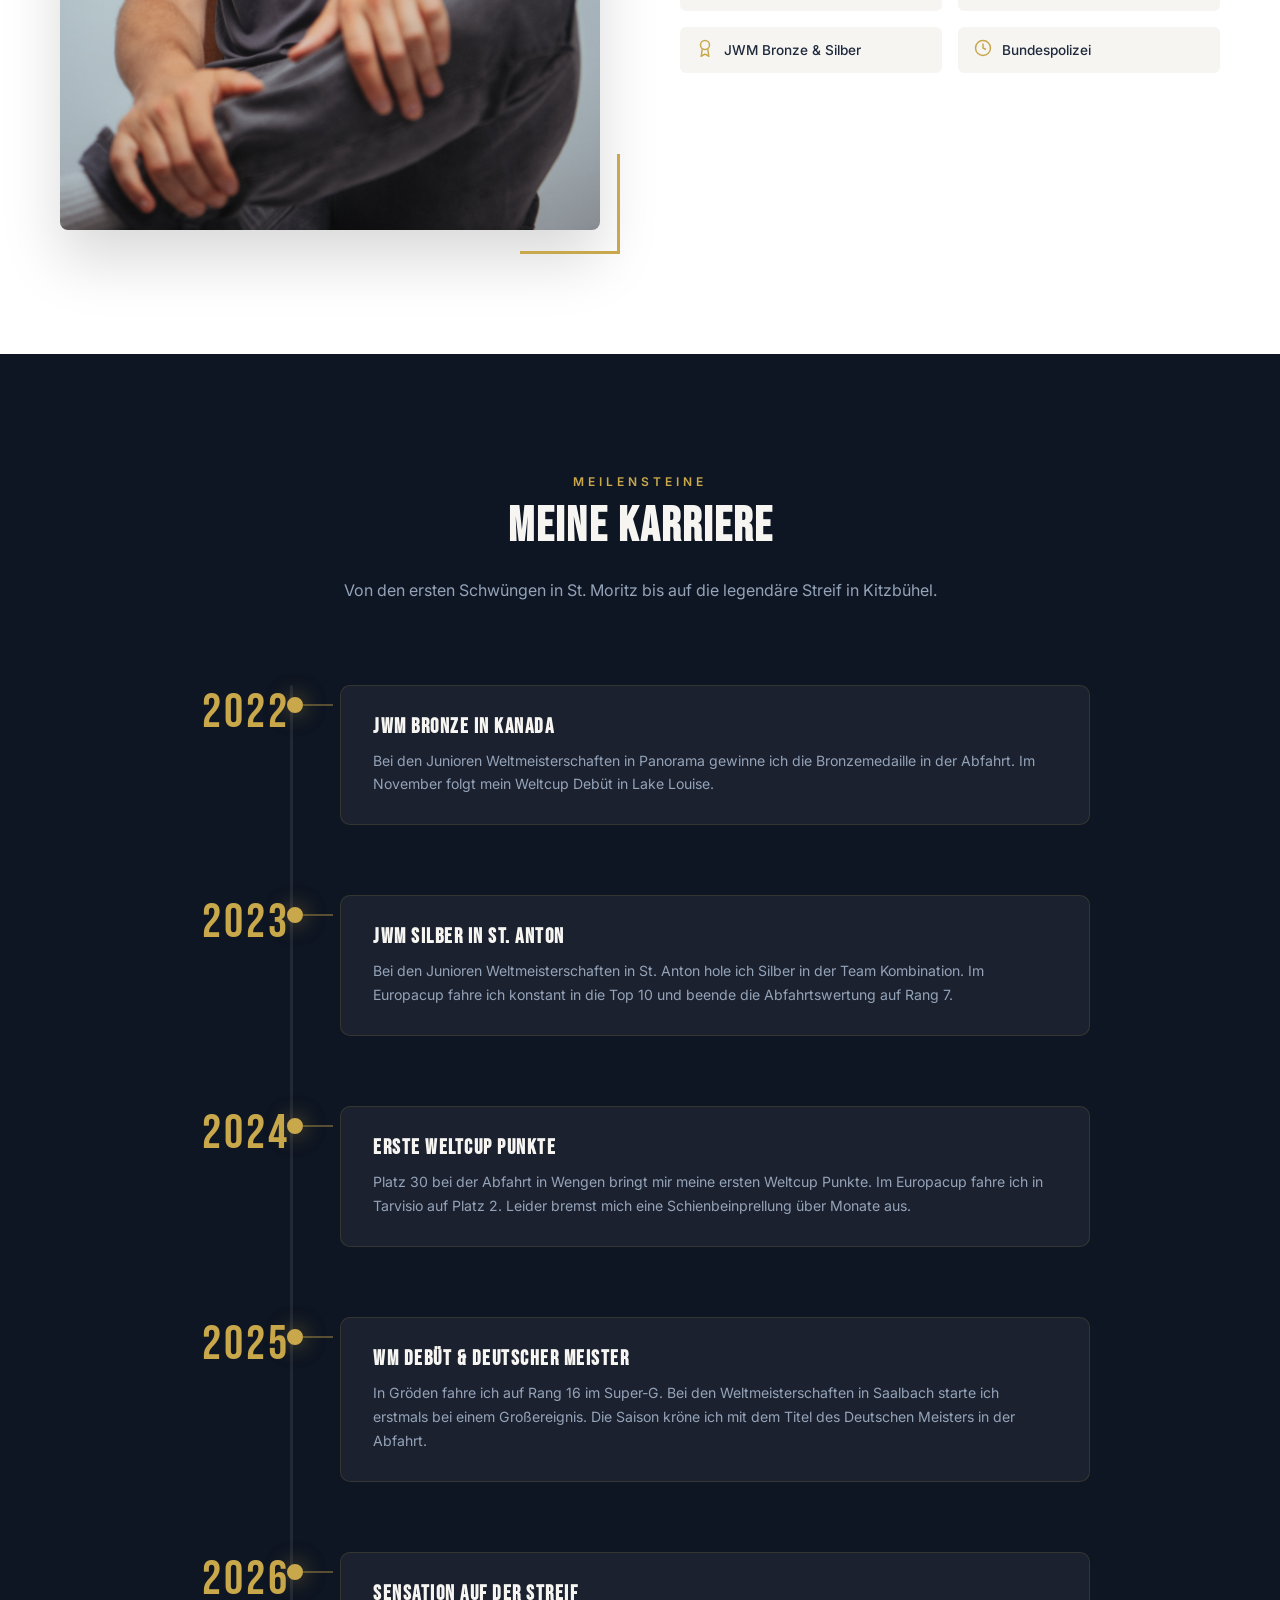
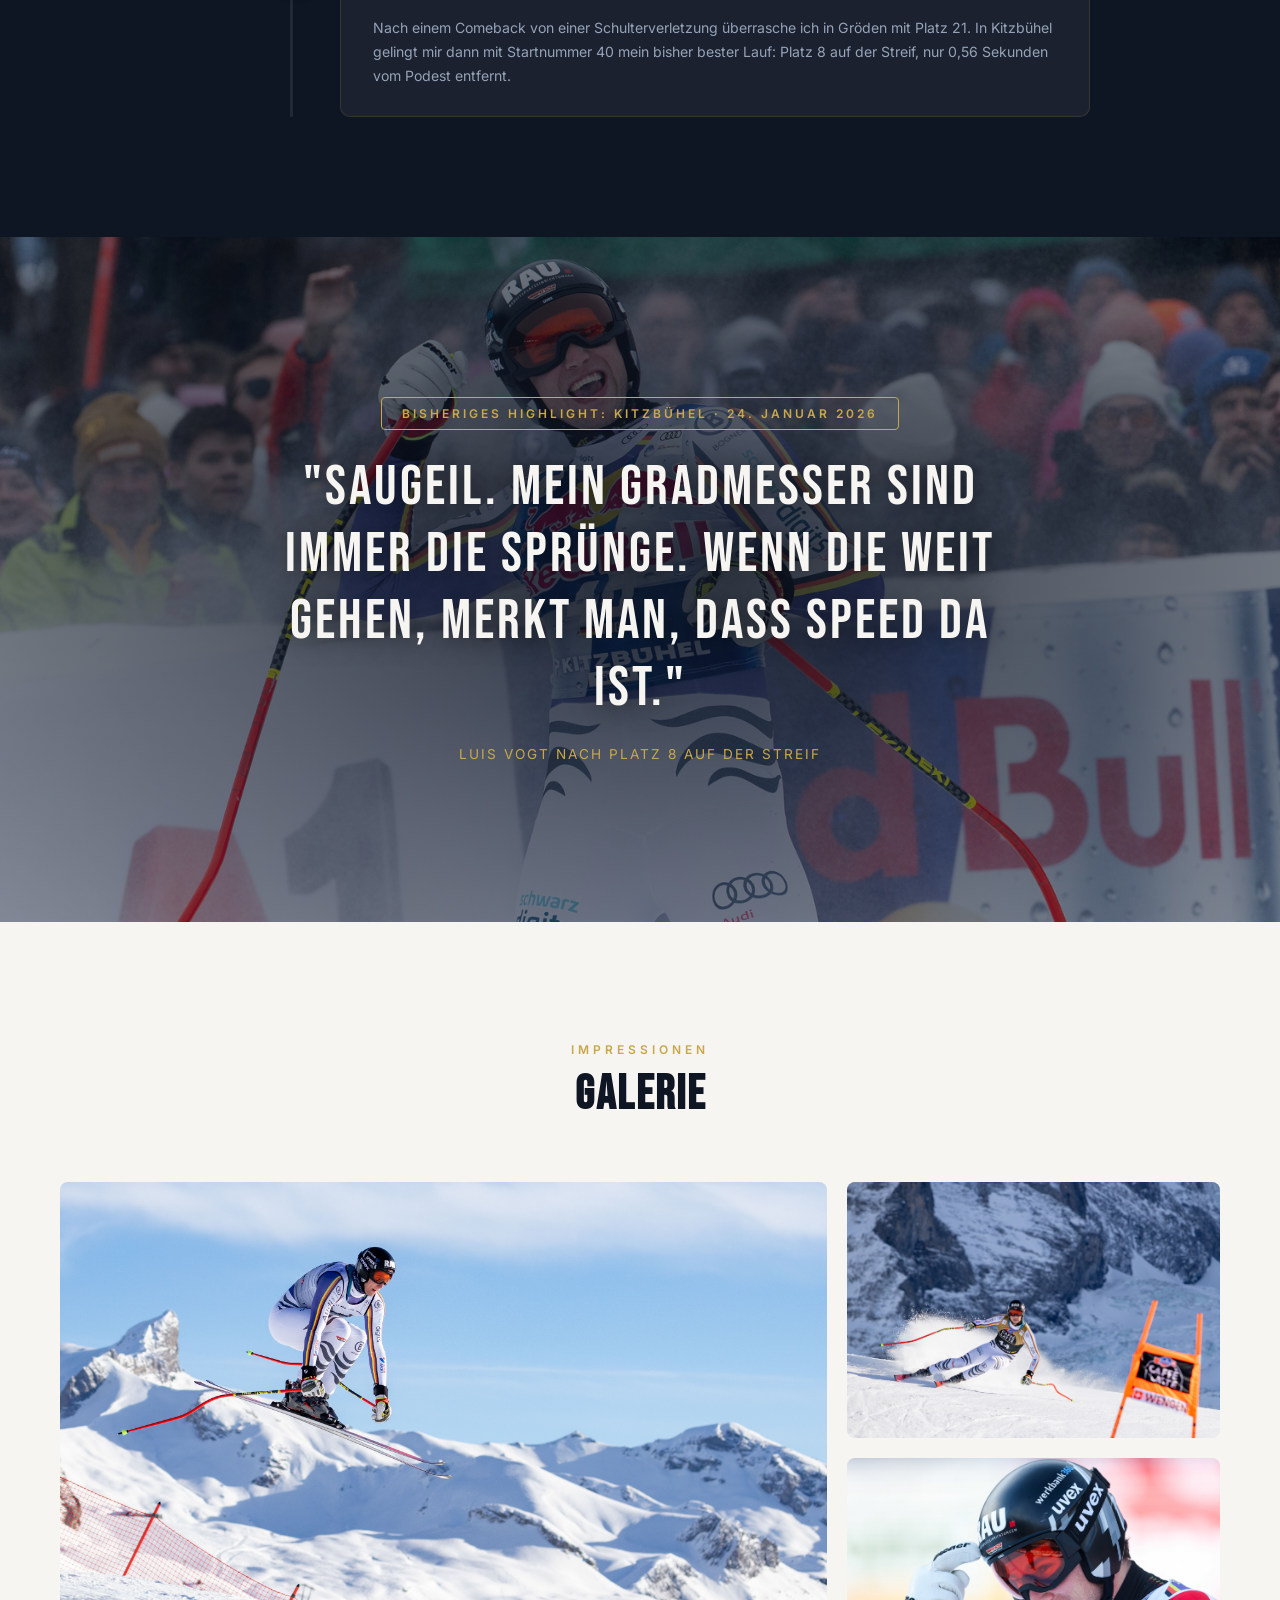
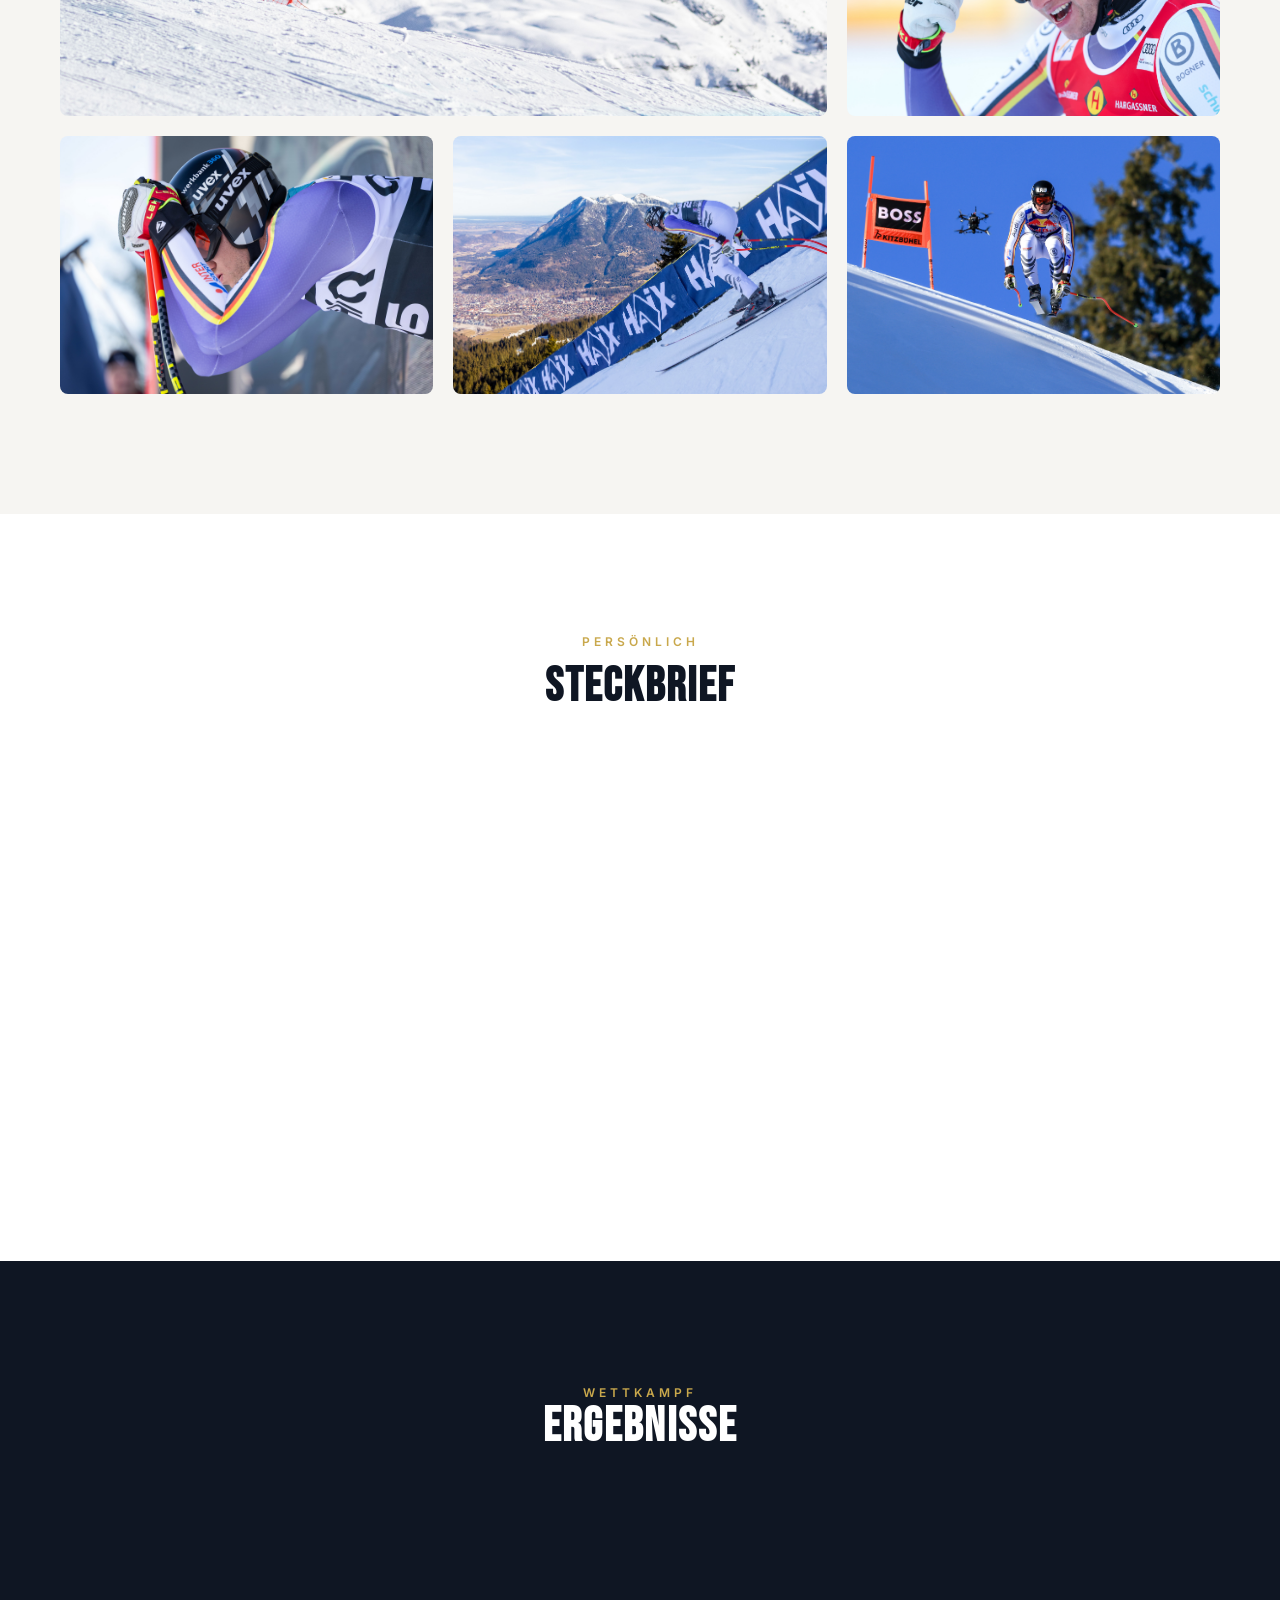
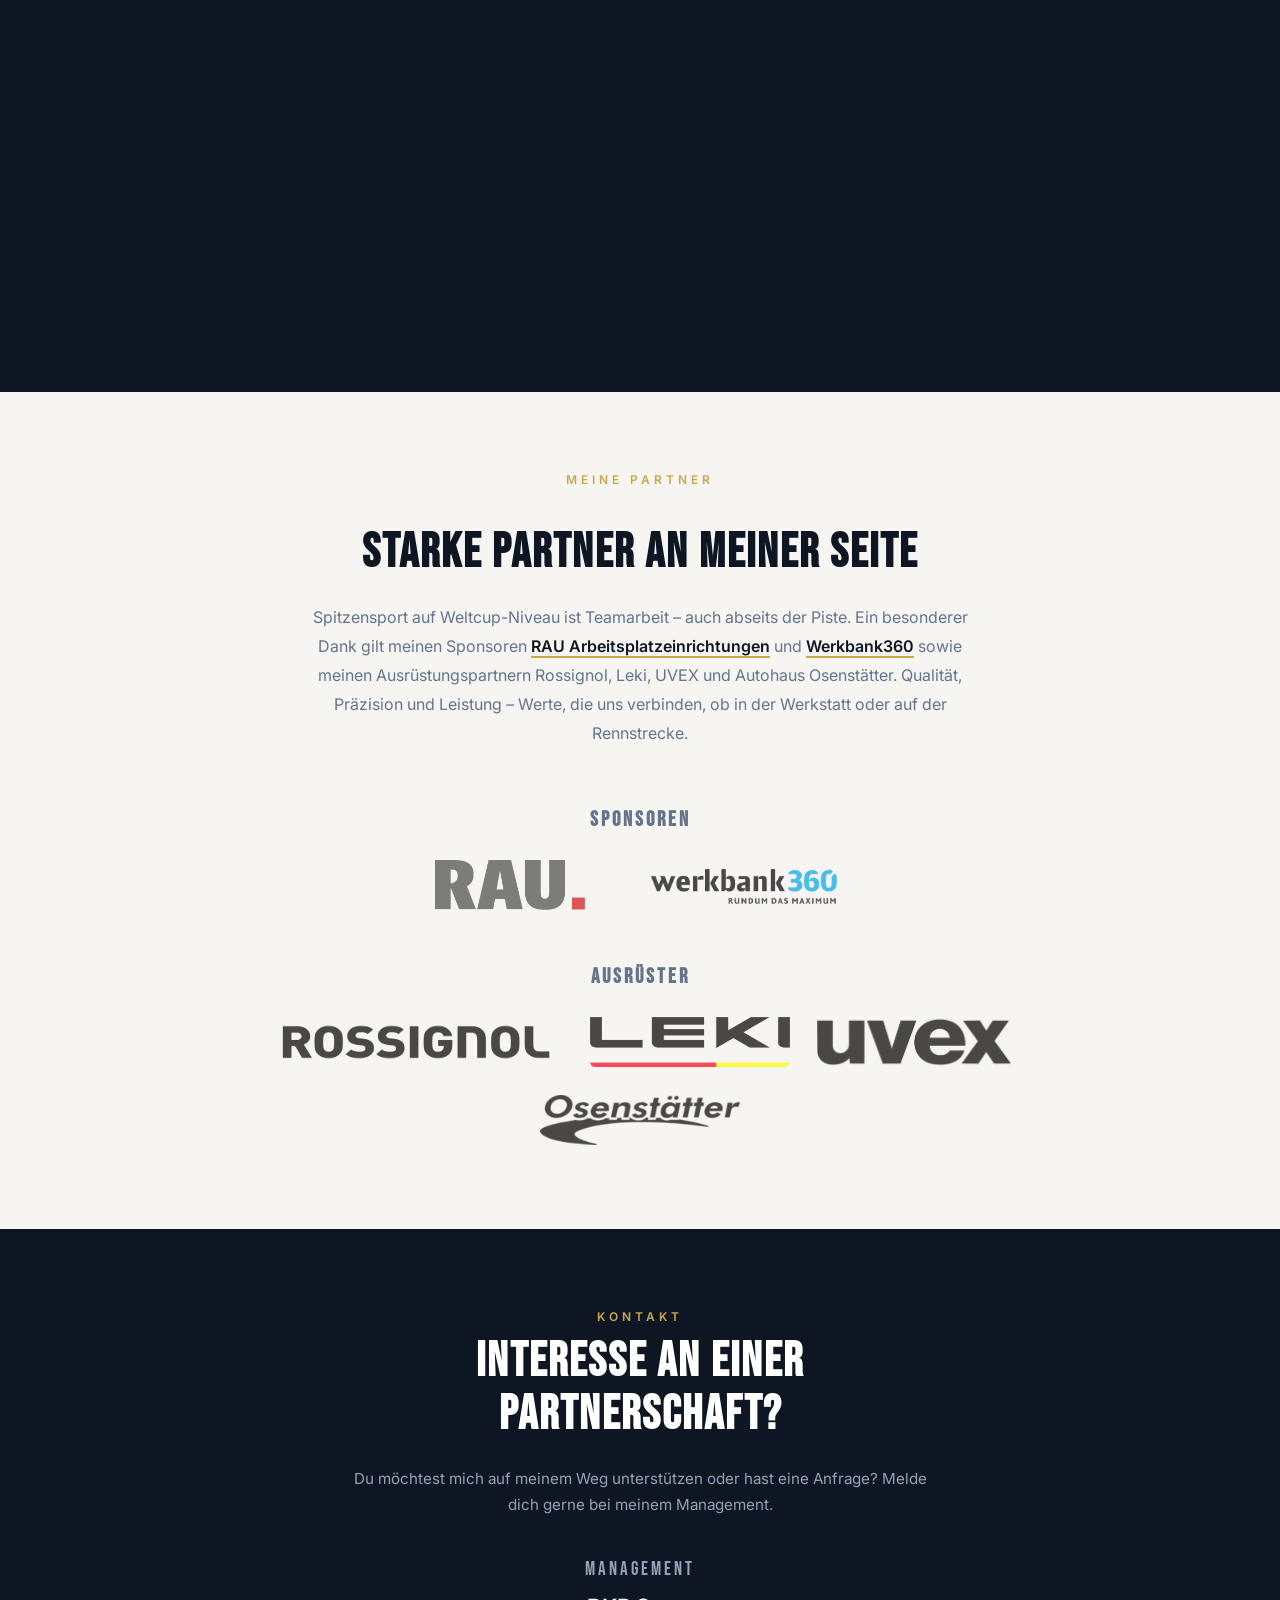
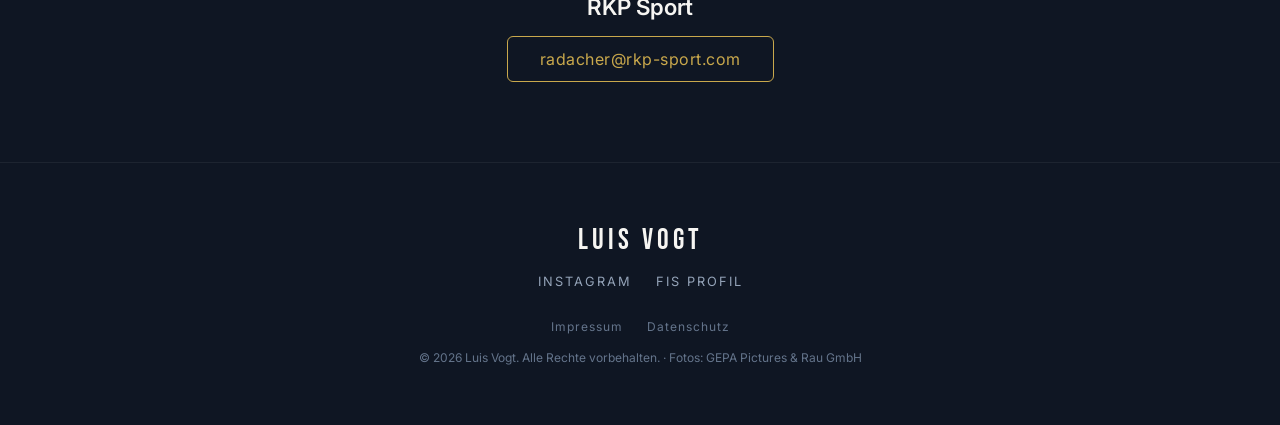
==== commit e22778a3: "Add files via upload" ====
--- a/index.html
+++ b/index.html
@@ -62,10 +62,7 @@
         ]
     }
     </script>
-
-    <link rel="preconnect" href="https://fonts.googleapis.com">
-    <link rel="preconnect" href="https://fonts.gstatic.com" crossorigin>
-    <link href="https://fonts.googleapis.com/css2?family=Bebas+Neue&family=Inter:wght@300;400;500;600;700&display=swap" rel="stylesheet">
+    <link rel="stylesheet" href="fonts.css">
 
     <!-- Hero-Bild vorladen (LCP-Optimierung): Desktop Querformat, Mobile Hochformat -->
     <link rel="preload" as="image" href="Images/lowres_8232_GEPA-20260115-101-156-0098.jpg" media="(min-width: 769px)">
--- a/fonts.css
+++ b/fonts.css
@@ -0,0 +1,17 @@
+/* Schriften lokal eingebunden (keine Verbindung zu Google-Servern) */
+/* Inter: Copyright 2020 The Inter Project Authors (https://github.com/rsms/inter), SIL OFL 1.1 */
+/* Bebas Neue: Copyright 2010 by Dharma Type, SIL OFL 1.1 */
+@font-face {
+  font-family: 'Inter';
+  src: url('fonts/inter-latin-variable.woff2') format('woff2');
+  font-weight: 100 900;
+  font-style: normal;
+  font-display: swap;
+}
+@font-face {
+  font-family: 'Bebas Neue';
+  src: url('fonts/bebas-neue-latin.woff2') format('woff2');
+  font-weight: 400;
+  font-style: normal;
+  font-display: swap;
+}
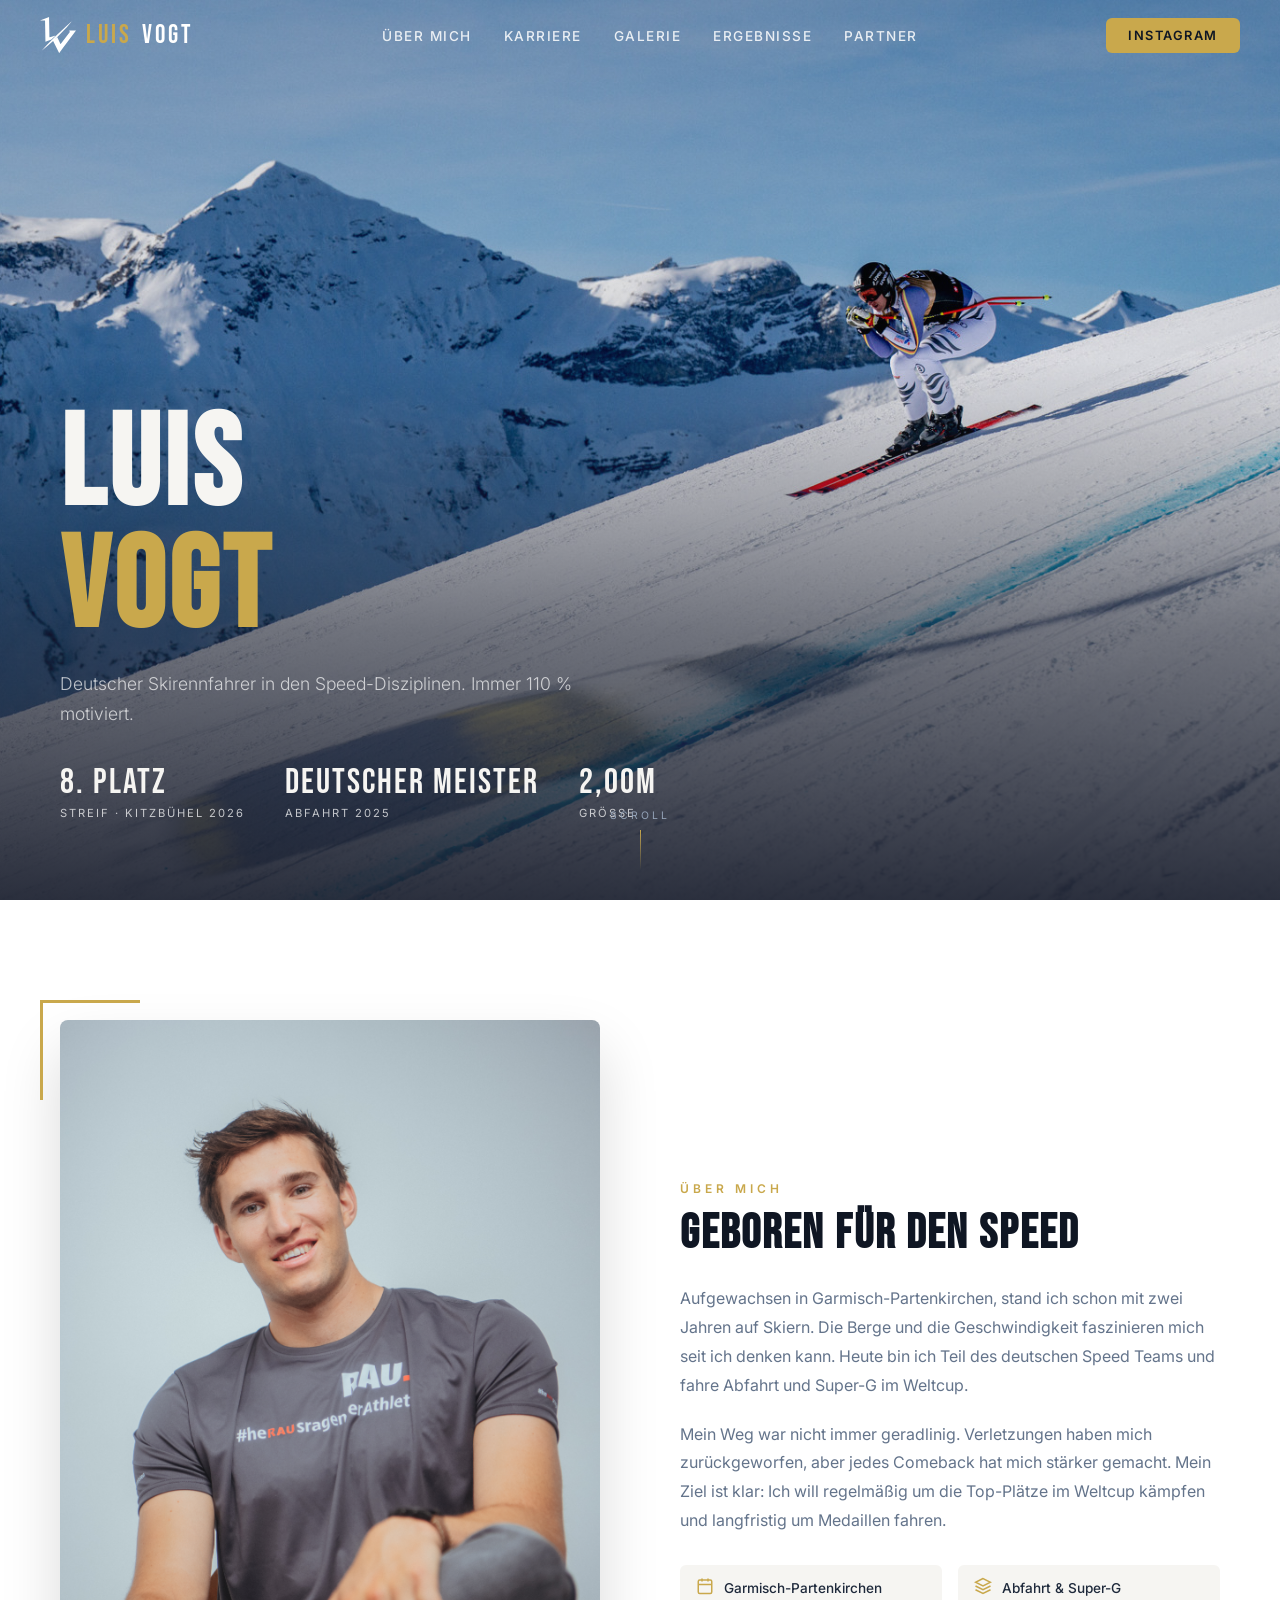
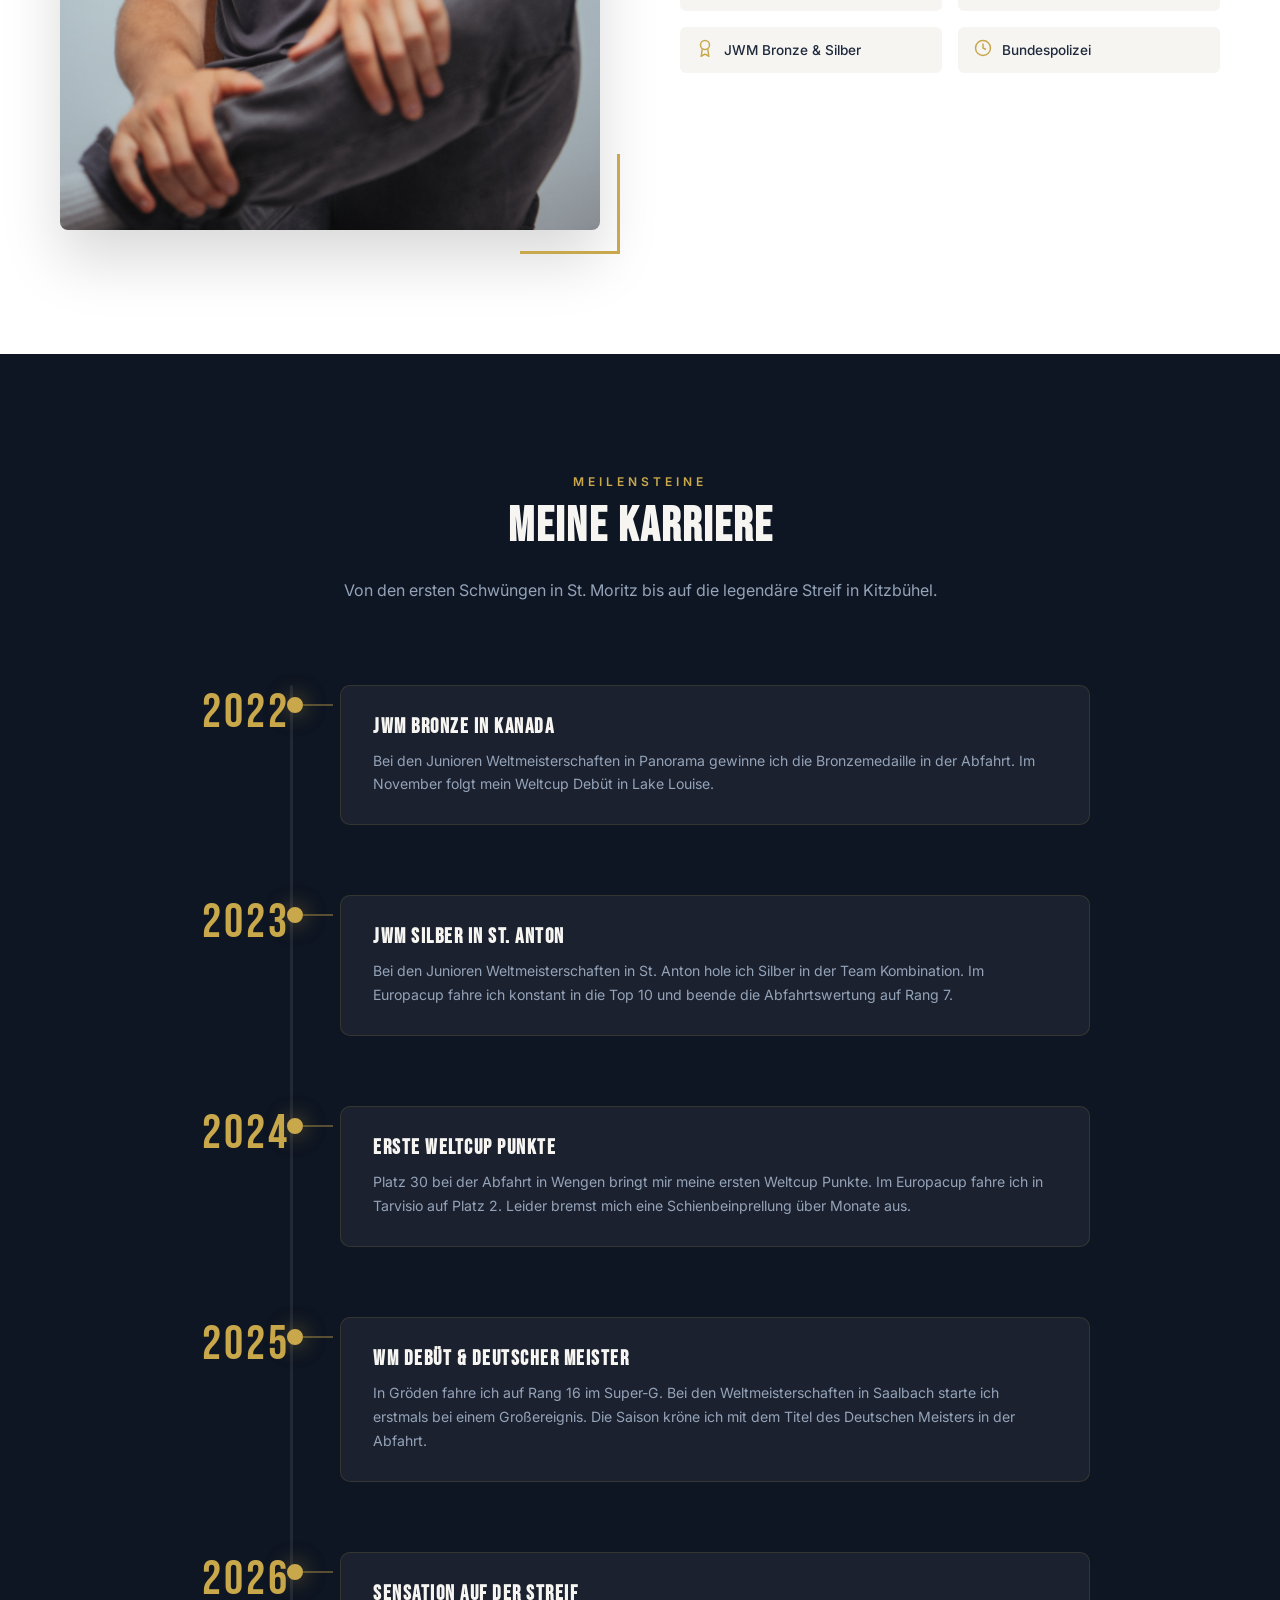
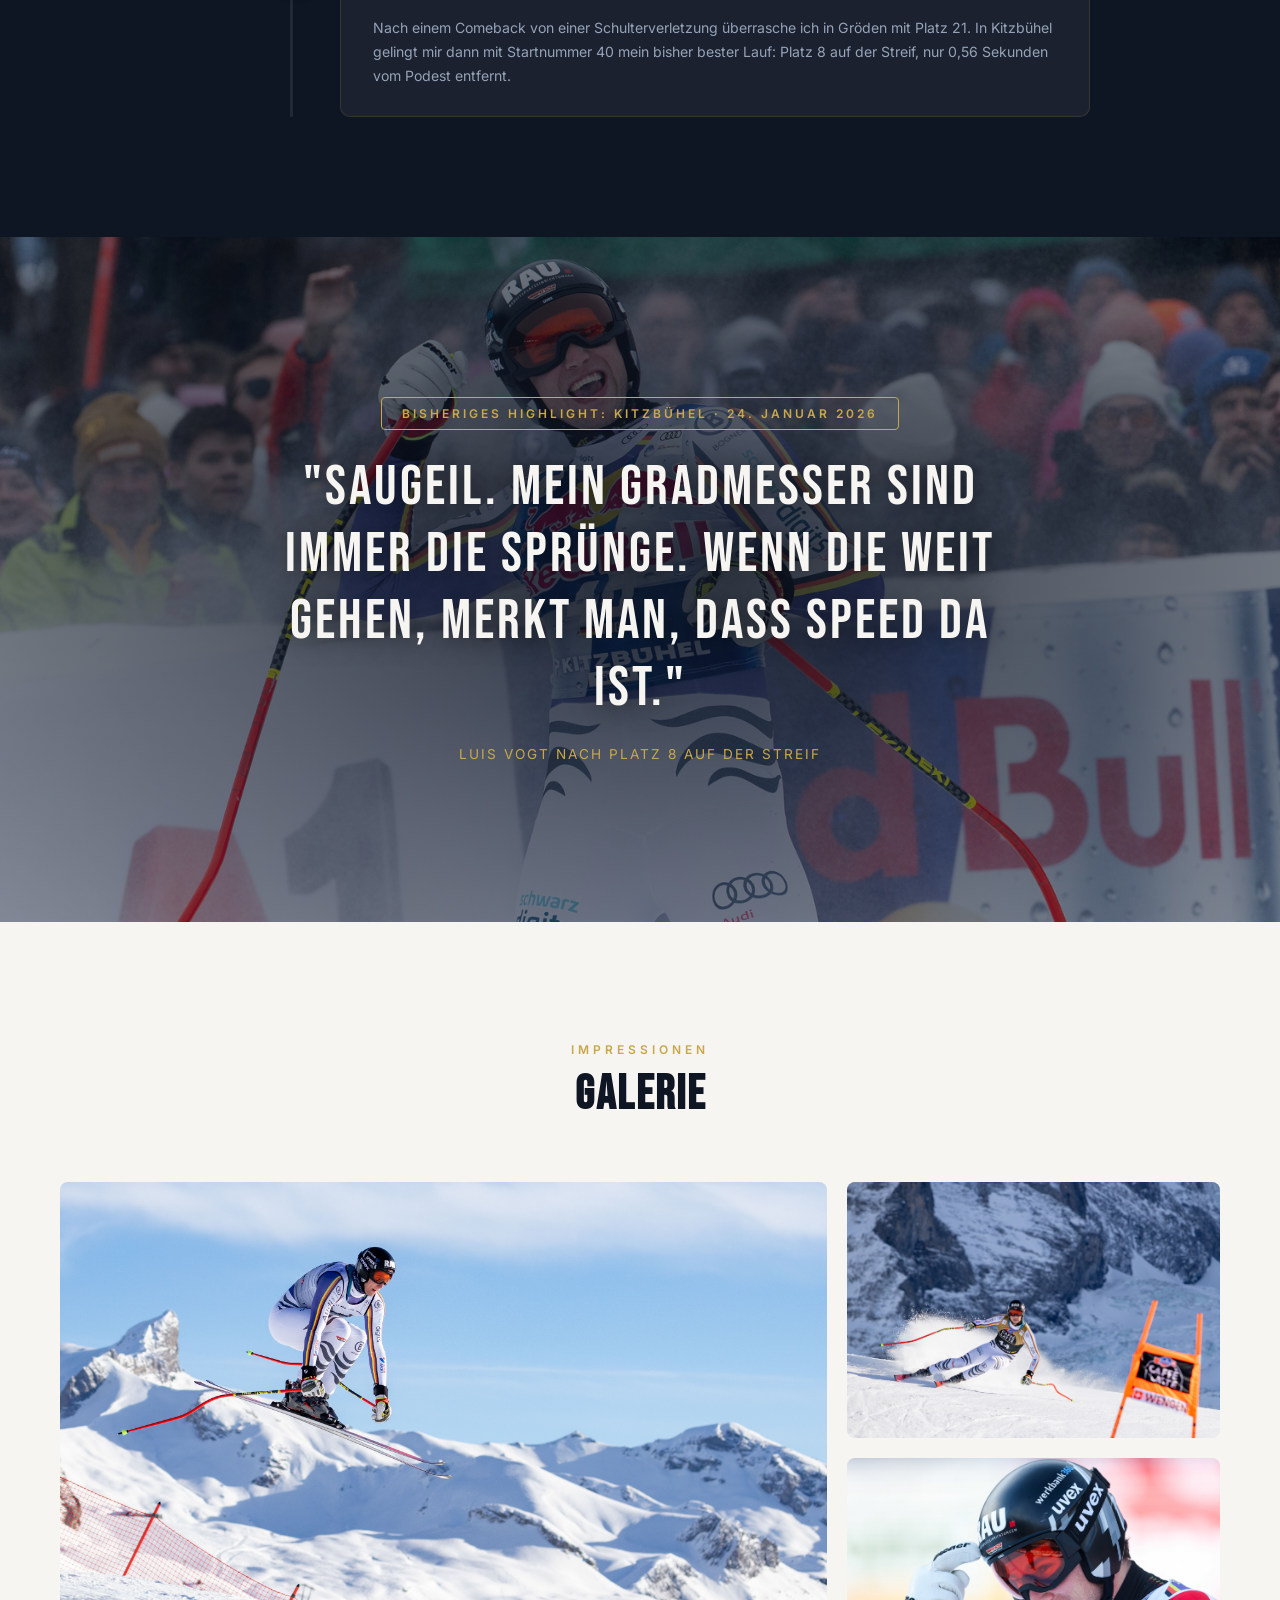
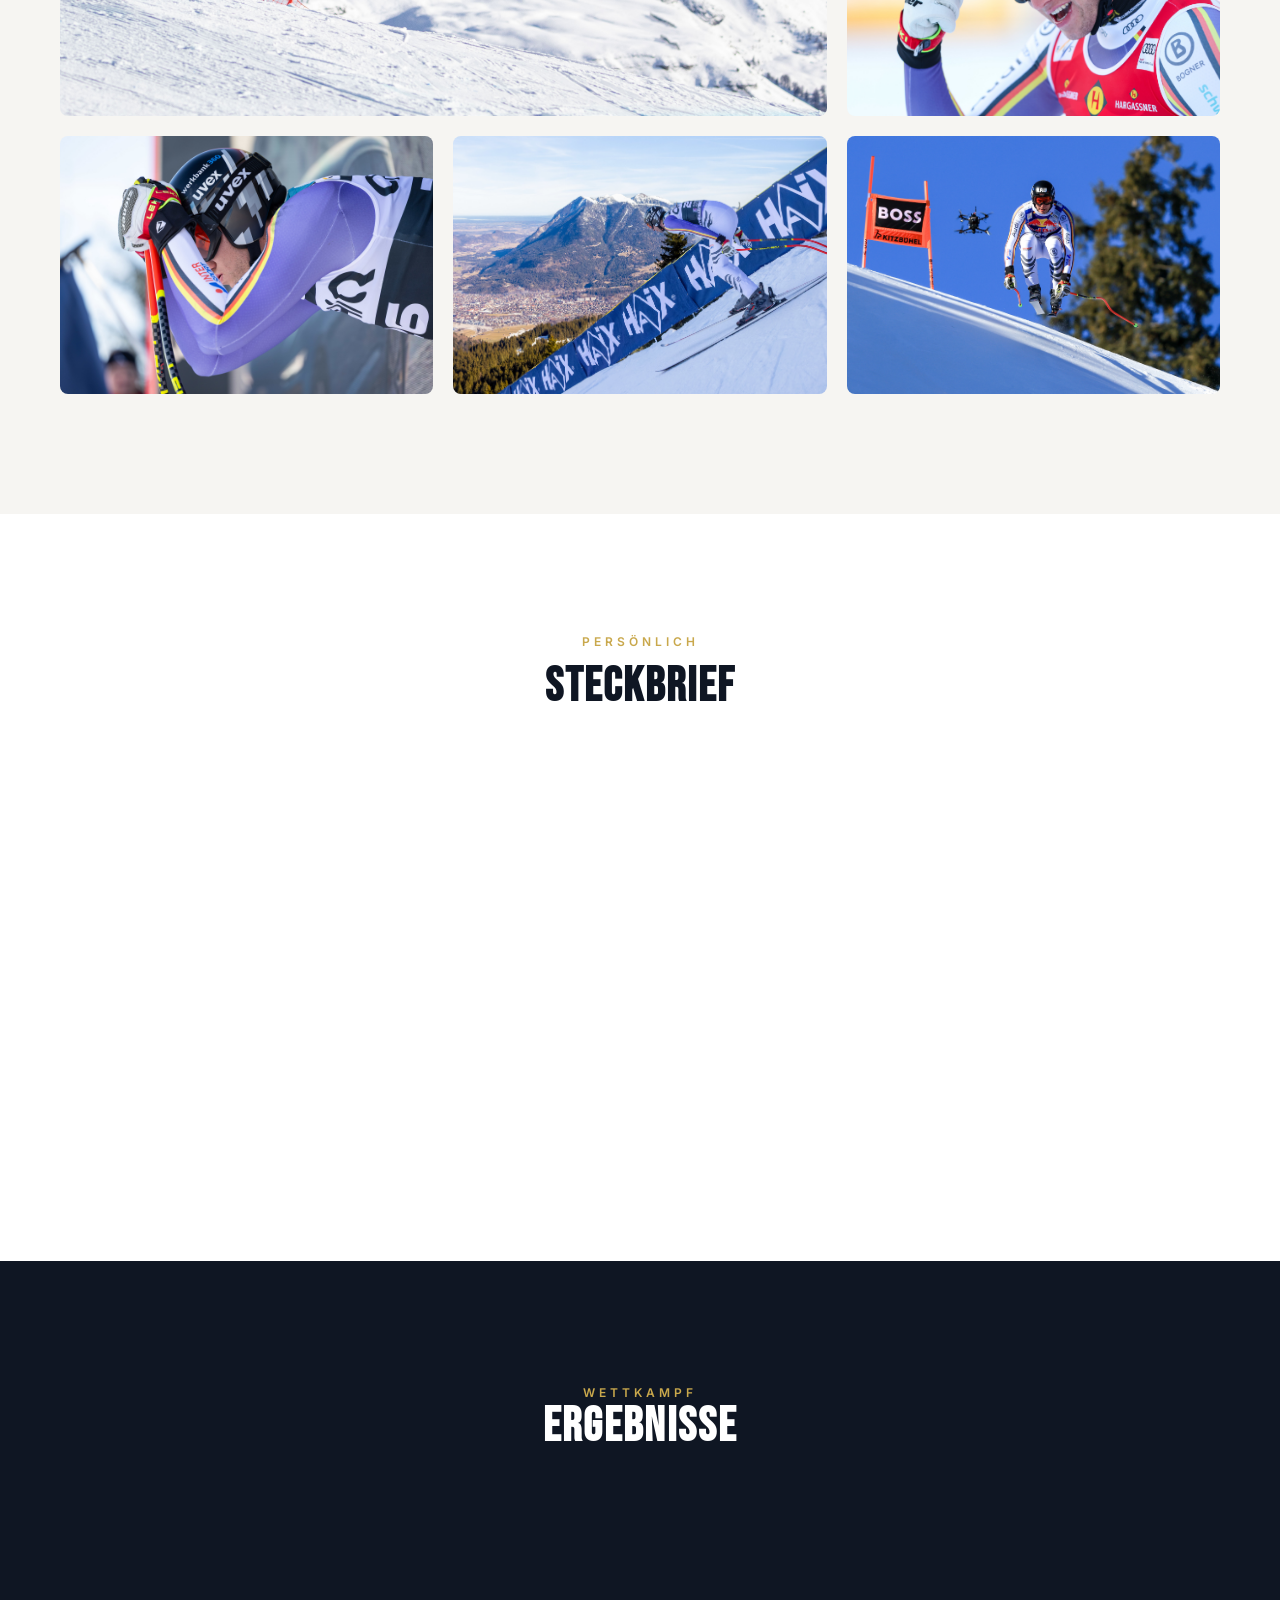
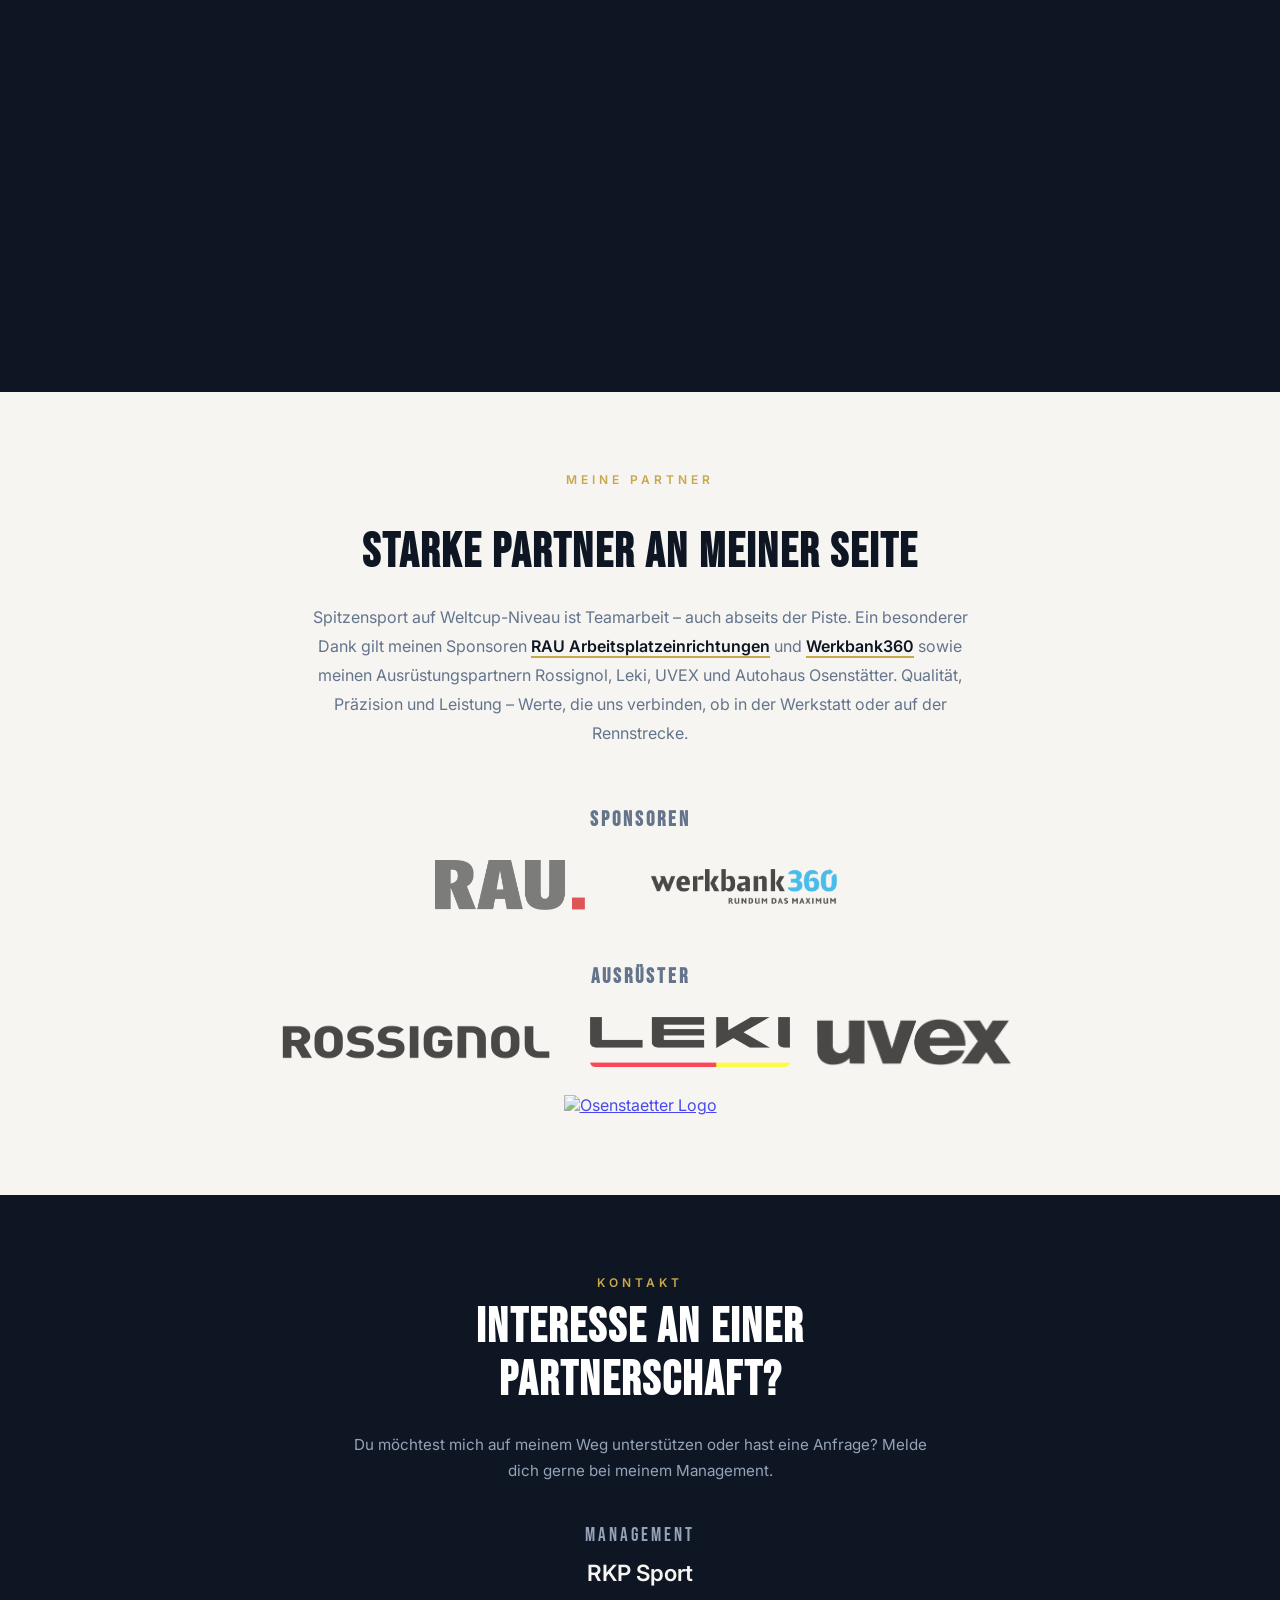
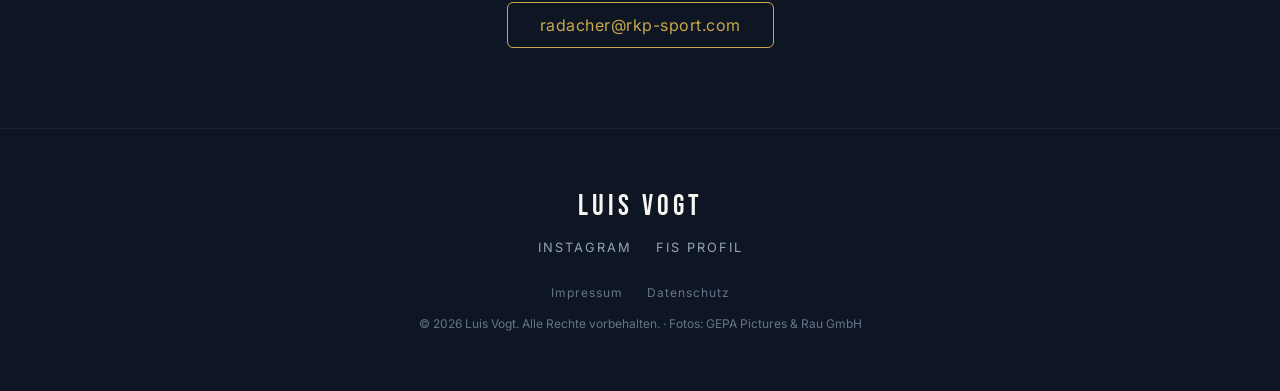
==== commit da3a71a5: "Update index.html" ====
--- a/index.html
+++ b/index.html
@@ -1773,7 +1773,7 @@
                         <img class="sponsor-logo" src="Images/Uvex.png" alt="Uvex Logo" loading="lazy" width="200" height="100">
                     </a>
                     <a href="https://www.autohaus-osenstaetter.de" target="_blank" rel="noopener noreferrer" aria-label="osenstaetter Website besuchen">
-                        <img class="sponsor-logo" src="Images/Osenstätter.png" alt="Osenstaetter Logo" loading="lazy" width="200" height="100">
+                        <img class="sponsor-logo" src="Images/Osenstaetter.png" alt="Osenstaetter Logo" loading="lazy" width="200" height="100">
                     </a>
 
                 </div>
